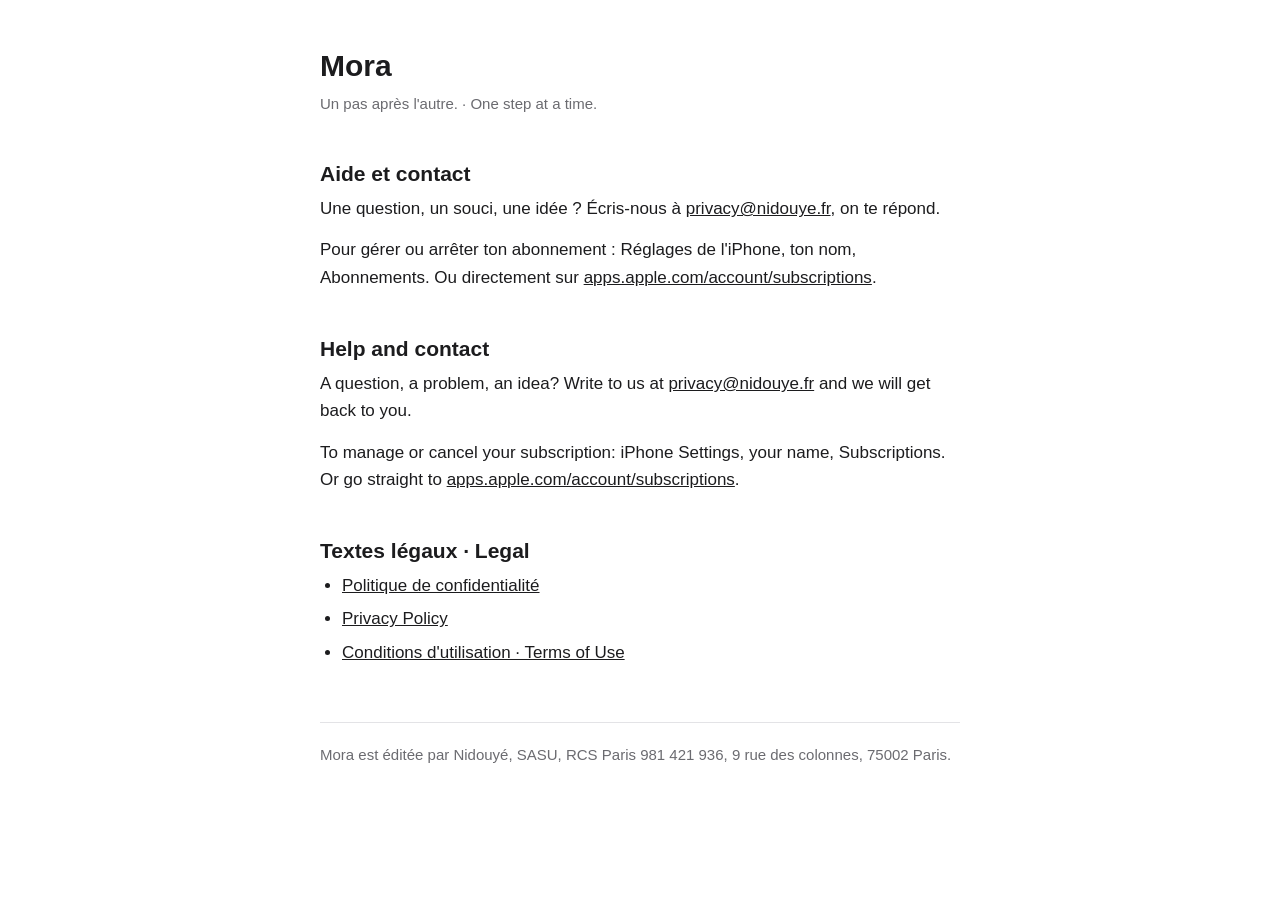
==== index.html @ 172ad580 "Pages publiques de Mora : aide, politique de confidentialité, privacy policy" ====
<!doctype html>
<html lang="fr">
<head>
<meta charset="utf-8">
<meta name="viewport" content="width=device-width, initial-scale=1">
<title>Mora : compteur de pas</title>
<meta name="description" content="Mora, l'app de marche qui ne presse personne. Aide, contact et confidentialité.">
<link rel="stylesheet" href="style.css">
</head>
<body>
<main>
<h1>Mora</h1>
<p class="date">Un pas après l'autre. · One step at a time.</p>

<h2>Aide et contact</h2>
<p>Une question, un souci, une idée ? Écris-nous à <a href="mailto:privacy@nidouye.fr">privacy@nidouye.fr</a>, on te répond.</p>
<p>Pour gérer ou arrêter ton abonnement : Réglages de l'iPhone, ton nom, Abonnements. Ou directement sur <a href="https://apps.apple.com/account/subscriptions">apps.apple.com/account/subscriptions</a>.</p>

<h2>Help and contact</h2>
<p>A question, a problem, an idea? Write to us at <a href="mailto:privacy@nidouye.fr">privacy@nidouye.fr</a> and we will get back to you.</p>
<p>To manage or cancel your subscription: iPhone Settings, your name, Subscriptions. Or go straight to <a href="https://apps.apple.com/account/subscriptions">apps.apple.com/account/subscriptions</a>.</p>

<h2>Textes légaux · Legal</h2>
<ul>
  <li><a href="confidentialite/">Politique de confidentialité</a></li>
  <li><a href="privacy/">Privacy Policy</a></li>
  <li><a href="https://www.apple.com/legal/internet-services/itunes/dev/stdeula/">Conditions d'utilisation · Terms of Use</a></li>
</ul>

<p class="pied">Mora est éditée par Nidouyé, SASU, RCS Paris 981 421 936, 9 rue des colonnes, 75002 Paris.</p>
</main>
</body>
</html>
---- style.css ----
/* Pages publiques de Mora. Feuille neutre, polices du système : aucune valeur de la
   charte ne vit ici, DESIGN.md reste la seule source du design de l'app. */
:root { color-scheme: light dark; --fond: #ffffff; --texte: #1c1c1e; --discret: #6b6b70; --trait: #e3e3e6; }
@media (prefers-color-scheme: dark) {
  :root { --fond: #121214; --texte: #f2f2f4; --discret: #a0a0a6; --trait: #2c2c30; }
}
* { box-sizing: border-box; }
body { margin: 0; background: var(--fond); color: var(--texte);
  font: 17px/1.6 -apple-system, BlinkMacSystemFont, "Segoe UI", Roboto, sans-serif; }
main { max-width: 680px; margin: 0 auto; padding: 48px 20px 80px; }
h1 { font-size: 30px; line-height: 1.2; margin: 0 0 8px; }
h2 { font-size: 21px; line-height: 1.3; margin: 44px 0 8px; }
h3 { font-size: 17px; margin: 24px 0 4px; }
p, ul { margin: 0 0 14px; }
ul { padding-left: 22px; }
li { margin-bottom: 6px; }
a { color: inherit; }
.date, .pied { color: var(--discret); font-size: 15px; }
.pied { margin-top: 56px; padding-top: 20px; border-top: 1px solid var(--trait); }
nav { font-size: 15px; margin-bottom: 36px; color: var(--discret); }
address { font-style: normal; }
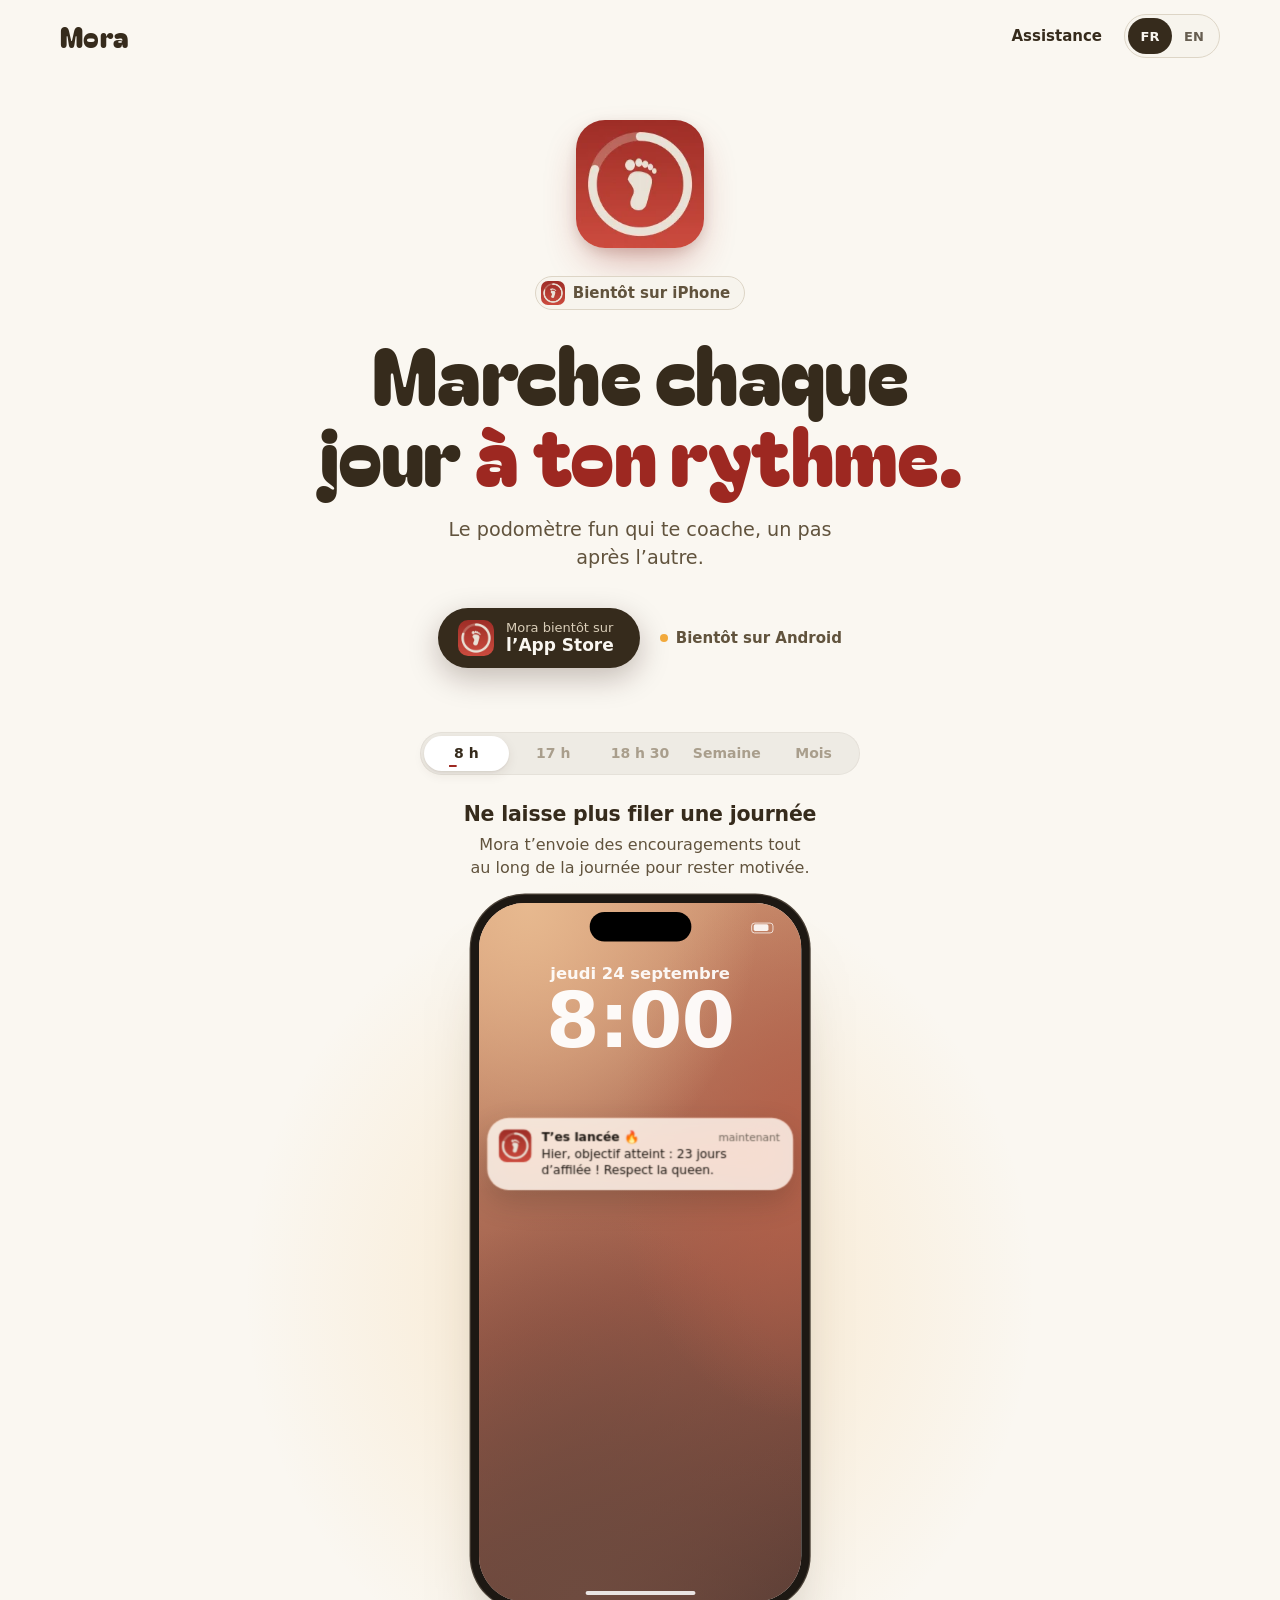
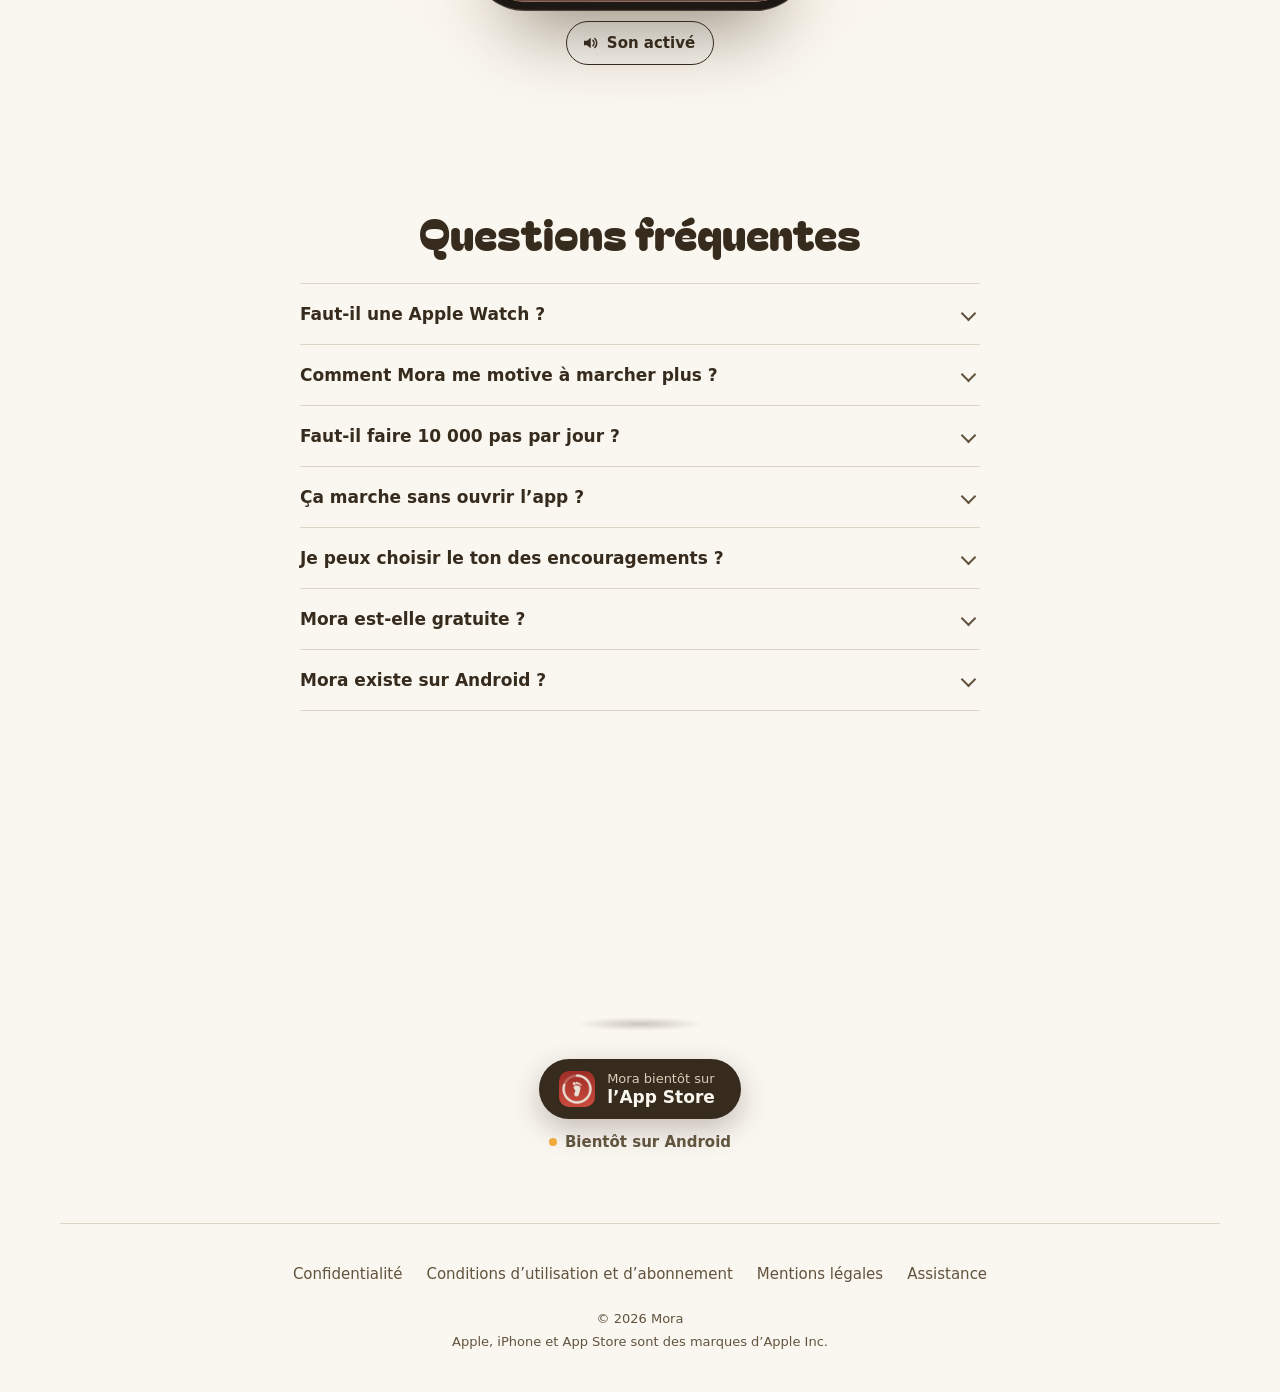
==== commit eb558453: "Le site de Mora à l'image de la maquette, textes légaux en vous Source : PriscaGit dépôt Mora, branc" ====
--- a/index.html
+++ b/index.html
@@ -1,33 +1,12 @@
-<!doctype html>
-<html lang="fr">
-<head>
-<meta charset="utf-8">
-<meta name="viewport" content="width=device-width, initial-scale=1">
-<title>Mora : compteur de pas</title>
-<meta name="description" content="Mora, l'app de marche qui ne presse personne. Aide, contact et confidentialité.">
-<link rel="stylesheet" href="style.css">
-</head>
-<body>
-<main>
-<h1>Mora</h1>
-<p class="date">Un pas après l'autre. · One step at a time.</p>
-
-<h2>Aide et contact</h2>
-<p>Une question, un souci, une idée ? Écris-nous à <a href="mailto:privacy@nidouye.fr">privacy@nidouye.fr</a>, on te répond.</p>
-<p>Pour gérer ou arrêter ton abonnement : Réglages de l'iPhone, ton nom, Abonnements. Ou directement sur <a href="https://apps.apple.com/account/subscriptions">apps.apple.com/account/subscriptions</a>.</p>
-
-<h2>Help and contact</h2>
-<p>A question, a problem, an idea? Write to us at <a href="mailto:privacy@nidouye.fr">privacy@nidouye.fr</a> and we will get back to you.</p>
-<p>To manage or cancel your subscription: iPhone Settings, your name, Subscriptions. Or go straight to <a href="https://apps.apple.com/account/subscriptions">apps.apple.com/account/subscriptions</a>.</p>
-
-<h2>Textes légaux · Legal</h2>
-<ul>
-  <li><a href="confidentialite/">Politique de confidentialité</a></li>
-  <li><a href="privacy/">Privacy Policy</a></li>
-  <li><a href="https://www.apple.com/legal/internet-services/itunes/dev/stdeula/">Conditions d'utilisation · Terms of Use</a></li>
-</ul>
-
-<p class="pied">Mora est éditée par Nidouyé, SASU, RCS Paris 981 421 936, 9 rue des colonnes, 75002 Paris.</p>
-</main>
-</body>
-</html>
+<!doctype html><html lang="fr"><head><meta charset="utf-8"><meta name="viewport" content="width=device-width,initial-scale=1"><title>Mora · Podomètre fun et coach de marche sur iPhone</title><meta name="description" content="Mora, le podomètre gamifié pour iPhone : objectif de pas sur mesure, séries, coach fun et widgets pour marcher plus chaque jour. 7 jours gratuits."><link rel="canonical" href="https://moramora.app/"><link rel="alternate" hreflang="fr" href="https://moramora.app/"><link rel="alternate" hreflang="en" href="https://moramora.app/en/"><link rel="alternate" hreflang="x-default" href="https://moramora.app/"><meta name="theme-color" content="#9D2821"><meta property="og:type" content="website"><meta property="og:url" content="https://moramora.app/"><meta property="og:site_name" content="Mora"><meta property="og:title" content="Mora · Le podomètre fun qui te coache"><meta property="og:description" content="Mora, le podomètre gamifié pour iPhone : objectif de pas sur mesure, séries, coach fun et widgets pour marcher plus chaque jour. 7 jours gratuits."><meta property="og:image" content="https://moramora.app/og-image.png"><meta property="og:image:width" content="1200"><meta property="og:image:height" content="630"><meta property="og:locale" content="fr_FR"><meta property="og:locale:alternate" content="en_US"><meta name="twitter:card" content="summary_large_image"><link rel="icon" href="assets/icone-apercu.png"><link rel="apple-touch-icon" href="assets/icone-apercu.png"><script type="application/ld+json">{"@context":"https://schema.org","@graph":[{"@type":"MobileApplication","name":"Mora","alternateName":"Mora podomètre","url":"https://moramora.app/","image":"https://moramora.app/og-image.png","operatingSystem":"iOS","applicationCategory":"HealthApplication","applicationSubCategory":"Podomètre","description":"Mora, le podomètre gamifié pour iPhone : objectif de pas sur mesure, séries, coach fun et widgets pour marcher plus chaque jour. 7 jours gratuits.","featureList":["Podomètre iPhone sans Apple Watch","Objectif de pas quotidien personnalisé","Séries de jours d’affilée","Coach aux tons au choix : Coach sportif, Queen, Scientifique","Widgets écran d’accueil et écran verrouillé","Calendrier des objectifs atteints"],"inLanguage":["fr","en"],"offers":[{"@type":"Offer","name":"Annuel","price":"39.99","priceCurrency":"EUR"},{"@type":"Offer","name":"Mensuel","price":"7.99","priceCurrency":"EUR"}]},{"@type":"WebSite","name":"Mora","url":"https://moramora.app/","inLanguage":"fr"},{"@type":"FAQPage","mainEntity":[{"@type":"Question","name":"Faut-il une Apple Watch ?","acceptedAnswer":{"@type":"Answer","text":"Non. Mora compte tes pas avec ton iPhone, grâce à Santé et Mouvement et forme. Tu n’as rien d’autre à porter."}},{"@type":"Question","name":"Comment Mora me motive à marcher plus ?","acceptedAnswer":{"@type":"Answer","text":"Mora transforme ta marche en jeu : un objectif de pas fait pour toi, une série de jours d’affilée à faire grandir, une fête à chaque objectif atteint et un coach qui t’encourage avec le ton que tu choisis."}},{"@type":"Question","name":"Faut-il faire 10 000 pas par jour ?","acceptedAnswer":{"@type":"Answer","text":"Pas forcément. 10 000, c’est un repère, pas une règle. Mora part de ta moyenne actuelle pour te proposer un objectif réaliste, que tu peux changer quand tu veux dans ton profil."}},{"@type":"Question","name":"Ça marche sans ouvrir l’app ?","acceptedAnswer":{"@type":"Answer","text":"Oui. Les widgets d’écran d’accueil et d’écran verrouillé montrent tes pas et ta série, et Mora t’envoie des encouragements au fil de la journée."}},{"@type":"Question","name":"Je peux choisir le ton des encouragements ?","acceptedAnswer":{"@type":"Answer","text":"Oui. Choisis comment Mora te parle : Coach sportif, Queen (ou Boss) ou Scientifique. Dans ton profil, tu règles aussi quels messages tu reçois (le mot du matin, la moitié, le rappel du soir…) et à quelle heure."}},{"@type":"Question","name":"Mora est-elle gratuite ?","acceptedAnswer":{"@type":"Answer","text":"7 jours gratuits, puis 39,99 € par an (soit 3,33 € par mois) ou 7,99 € par mois, sans engagement. Annulable à tout moment."}},{"@type":"Question","name":"Mora existe sur Android ?","acceptedAnswer":{"@type":"Answer","text":"Pas encore. Mora arrive d’abord sur iPhone, Android suivra."}}]}]}</script><script>(()=>{const d=document.documentElement;d.className='l-fr';d.lang='fr';try{localStorage.setItem('mora-site-langue','fr')}catch(e){}d.dataset.etat=new URLSearchParams(location.search).get('etat')==='dispo'?'dispo':'bientot'})()</script><link rel="preload" href="assets/bagel.ttf" as="font" type="font/ttf" crossorigin><link rel="stylesheet" href="site.css"><link rel="stylesheet" href="assets/vitrine.css"><link rel="stylesheet" href="landing.css"></head><body><svg width="0" height="0" style="position:absolute" aria-hidden="true"><defs><symbol id="empreinte" viewBox="0 0 100 140"><path d="M24 58C27 45 35 38 49 38C67 38 83 46 85 58C87 70 82 77 80 87C77 100 75 107 73 115C70 129 62 137 50 136C38 135 29 128 31 114C33 101 39 99 39 88C39 76 29 70 24 58Z"></path><ellipse cx="30" cy="22" rx="12.5" ry="14"></ellipse><ellipse cx="52" cy="16" rx="9" ry="10.5"></ellipse><ellipse cx="68" cy="20" rx="7.8" ry="9.2"></ellipse><ellipse cx="81" cy="27" rx="6.8" ry="8.2"></ellipse><ellipse cx="91" cy="37" rx="5.8" ry="7.2"></ellipse></symbol></defs></svg>
+<header class="entete clair sur-ouv"><div class="cadre nav"><a class="logo" href="index.html">Mora</a><div class="nav-d"><a class="nav-lien" href="assistance.html"><span lang="fr">Assistance</span></a><div class="langue" role="group" aria-label="Langue"><a data-l="fr" href="index.html" hreflang="fr" aria-current="page">FR</a><a data-l="en" href="en/index.html" hreflang="en">EN</a></div></div></div></header>
+<section class="demo" data-screen-label="01 Démo"><div class="cadre demo-g" id="demo">
+<div class="demo-top"><img class="icone-app" src="assets/icone-apercu.webp" alt="Icône de l’app Mora"><span class="badge"><img src="assets/icone-apercu.webp" alt=""><span class="si-bientot"><span lang="fr">Bientôt sur iPhone</span></span><span class="si-dispo"><span lang="fr">Disponible sur iPhone</span></span></span><h1><span lang="fr">Marche chaque jour <em>à ton rythme.</em></span></h1><p class="demo-chapo"><span lang="fr">Le podomètre fun qui te coache, un pas après l’autre.</span></p></div>
+<div class="demo-cta"><span class="store fonce" role="img" aria-label="App Store"><img class="ico" src="assets/icone-apercu.webp" alt=""><span class="si-bientot"><small><span lang="fr">Mora bientôt sur</span></small><span><span lang="fr">l’App Store</span></span></span><span class="si-dispo"><small><span lang="fr">Télécharger Mora sur</span></small><span><span lang="fr">l’App Store</span></span></span></span><span class="android"><i></i><span lang="fr">Bientôt sur Android</span></span></div>
+<div class="demo-vis"><ol class="jr" id="jr"><li class="on"><button type="button" data-i="0"><span lang="fr">8 h</span></button></li><li><button type="button" data-i="1"><span lang="fr">17 h</span></button></li><li><button type="button" data-i="2"><span lang="fr">18 h 30</span></button></li><li><button type="button" data-i="3"><span lang="fr">Semaine</span></button></li><li><button type="button" data-i="4"><span lang="fr">Mois</span></button></li></ol><div class="caps" aria-live="polite"><div class="cap on" data-cap="0"><h2 class="cap-t"><span lang="fr">Ne laisse plus filer une journée</span></h2><p class="cap-x"><span lang="fr">Mora t’envoie des encouragements tout au long de la journée pour rester motivée.</span></p></div><div class="cap" data-cap="1"><h2 class="cap-t"><span lang="fr">Garde ton objectif sous tes yeux</span></h2><p class="cap-x"><span lang="fr">Sans ouvrir l’app, regarde où tu en es grâce aux widgets.</span></p></div><div class="cap" data-cap="2"><h2 class="cap-t"><span lang="fr">Célèbre chaque jour ton objectif atteint</span></h2><p class="cap-x"><span lang="fr">Un pas après l’autre. Un jour après l’autre.</span></p></div><div class="cap" data-cap="3"><h2 class="cap-t"><span lang="fr">Vois ta régularité grandir</span></h2><p class="cap-x"><span lang="fr">Chaque jour validé s’ajoute à ta série de la semaine.</span></p></div><div class="cap" data-cap="4"><h2 class="cap-t"><span lang="fr">Ton mois, jour après jour</span></h2><p class="cap-x"><span lang="fr">Retrouve tous tes objectifs atteints dans le calendrier.</span></p></div></div>
+<div aria-hidden="true"><div class="ph vt"><div class="ph-in" id="ph"><div class="ile"></div><div class="sc h-lock on" data-sc="0"><div class="sb"><span></span><i></i></div><p class="h-date"><span lang="fr">jeudi 24 septembre</span></p><p class="h-hr">8:00</p><div class="nt h-nt" id="nt0"><img src="assets/icone-apercu.webp" alt=""><div><p class="nt-h"><b><span lang="fr">T’es lancée 🔥</span></b><span><span lang="fr">maintenant</span></span></p><p class="x"><span lang="fr">Hier, objectif atteint&nbsp;: 23&nbsp;jours d’affilée&nbsp;! Respect la queen.</span></p></div></div><i class="hb"></i></div><div class="sc sc-home" data-sc="1"><div class="sb"><span>17:00</span><i></i></div><div class="wg-slot"><img class="wg-i on" src="assets/vitrine/widget-semaine-k4.webp" alt=""><span class="wg-serie">23</span></div><div class="apps"><i class="mora"></i><i></i><i></i><i></i></div><div class="dock"><i></i><i></i><i></i><i></i></div><i class="hb"></i></div><div class="sc h-app" data-sc="2"><div class="sb"><span>18:30</span><i></i></div><div class="cel-bulle" id="cel-bulle"><p><span lang="fr"><b>Bravo&nbsp;! T’as dead ça 👌</b> Tu as marché tes <b>7 000 pas</b> aujourd’hui. Félicitations la queen&nbsp;!</span></p></div><div class="cel" id="cel"><img class="cel-img" id="cel-img" src="assets/accueil-g2.webp" alt=""><div class="cel-rond" id="cel-rond"><svg width="189.75" height="189.75" viewBox="0 0 189.75 189.75"><circle cx="94.875" cy="94.875" r="88" fill="none" stroke="var(--line)" stroke-width="14"></circle><circle id="cel-an" cx="94.875" cy="94.875" r="88" fill="none" stroke="var(--accent)" stroke-width="14" stroke-linecap="round" stroke-dasharray="537.1 552.9" transform="rotate(-90 94.875 94.875)"></circle></svg><div class="cel-txt"><span class="cel-a"><span lang="fr">Aujourd’hui</span></span><span class="cel-n" id="cel-n">6 800</span><span class="cel-s"><span lang="fr">sur 7 000 pas</span></span></div></div><div class="cel-bras" id="cel-bras"></div></div><p class="h-serie" id="h-serie"><svg viewBox="0 0 24 24" width="14" height="14"><path d="M12 2c1 4 6 6 6 12a6 6 0 0 1-12 0c0-3 2-5 3-7 1 2 2 3 3 3 0-3-1-5 0-8z"></path></svg><b><span id="h-jours">23</span> <span lang="fr">jours</span></b></p><div class="h-conf" id="h-conf"></div><i class="hb"></i></div><div class="sc h-cal" data-sc="3"><iframe class="cal-f" data-n="1" scrolling="no" tabindex="-1" title=""></iframe></div><div class="sc h-cal" data-sc="4"><iframe class="cal-f" data-n="0" scrolling="no" tabindex="-1" title=""></iframe></div></div></div></div><button type="button" class="son-demo on" id="son-demo" aria-pressed="true"><svg viewBox="0 0 24 24" width="18" height="18" aria-hidden="true"><path d="M4 9h4l5-4v14l-5-4H4z" fill="currentColor"></path><path class="onde" d="M16 8.5a5 5 0 0 1 0 7M18.5 6a8.5 8.5 0 0 1 0 12" fill="none" stroke="currentColor" stroke-width="2" stroke-linecap="round"></path></svg><span class="s-off"><span lang="fr">Son coupé</span></span><span class="s-on"><span lang="fr">Son activé</span></span></button></div>
+</div></section>
+<section class="faq-site" data-screen-label="03 Questions"><div class="cadre faq-c"><h2 class="faq-titre"><span lang="fr">Questions fréquentes</span></h2><div class="faq-l"><details><summary><span lang="fr">Faut-il une Apple Watch ?</span></summary><p><span lang="fr">Non. Mora compte tes pas avec ton iPhone, grâce à Santé et Mouvement et forme. Tu n’as rien d’autre à porter.</span></p></details><details><summary><span lang="fr">Comment Mora me motive à marcher plus ?</span></summary><p><span lang="fr">Mora transforme ta marche en jeu : un objectif de pas fait pour toi, une série de jours d’affilée à faire grandir, une fête à chaque objectif atteint et un coach qui t’encourage avec le ton que tu choisis.</span></p></details><details><summary><span lang="fr">Faut-il faire 10 000 pas par jour ?</span></summary><p><span lang="fr">Pas forcément. 10 000, c’est un repère, pas une règle. Mora part de ta moyenne actuelle pour te proposer un objectif réaliste, que tu peux changer quand tu veux dans ton profil.</span></p></details><details><summary><span lang="fr">Ça marche sans ouvrir l’app ?</span></summary><p><span lang="fr">Oui. Les widgets d’écran d’accueil et d’écran verrouillé montrent tes pas et ta série, et Mora t’envoie des encouragements au fil de la journée.</span></p></details><details><summary><span lang="fr">Je peux choisir le ton des encouragements ?</span></summary><p><span lang="fr">Oui. Choisis comment Mora te parle : Coach sportif, Queen (ou Boss) ou Scientifique. Dans ton profil, tu règles aussi quels messages tu reçois (le mot du matin, la moitié, le rappel du soir…) et à quelle heure.</span></p></details><details><summary><span lang="fr">Mora est-elle gratuite ?</span></summary><p><span lang="fr">7 jours gratuits, puis 39,99 € par an (soit 3,33 € par mois) ou 7,99 € par mois, sans engagement. Annulable à tout moment.</span></p></details><details><summary><span lang="fr">Mora existe sur Android ?</span></summary><p><span lang="fr">Pas encore. Mora arrive d’abord sur iPhone, Android suivra.</span></p></details></div></div></section>
+<section class="fin" data-screen-label="04 Télécharger"><div class="cadre fin-c"><div class="maki-fin" role="img" aria-label="Maki marche"><img src="assets/marche-1.webp" alt=""><img src="assets/marche-2.webp" alt=""><img src="assets/marche-3.webp" alt=""><img src="assets/marche-4.webp" alt=""></div><span class="ombre-site"></span><div class="cta"><span class="store fonce" role="img" aria-label="App Store"><img class="ico" src="assets/icone-apercu.webp" alt=""><span class="si-bientot"><small><span lang="fr">Mora bientôt sur</span></small><span><span lang="fr">l’App Store</span></span></span><span class="si-dispo"><small><span lang="fr">Télécharger Mora sur</span></small><span><span lang="fr">l’App Store</span></span></span></span><span class="android"><i></i><span lang="fr">Bientôt sur Android</span></span></div></div></section>
+<footer class="pied"><div class="cadre"><div><a class="logo" href="index.html">Mora</a><p><span lang="fr">Marche plus, sans te forcer.</span></p></div><nav aria-label="Documents"><a href="confidentialite.html"><span lang="fr">Confidentialité</span></a><a href="conditions.html"><span lang="fr">Conditions d’utilisation et d’abonnement</span></a><a href="mentions-legales.html"><span lang="fr">Mentions légales</span></a><a href="assistance.html"><span lang="fr">Assistance</span></a></nav><div class="bas-pied"><span>© 2026 Mora</span><span><span lang="fr">Apple, iPhone et App Store sont des marques d’Apple Inc.</span></span></div></div></footer>
+<script src="landing.js"></script></body></html>
--- a/site.css
+++ b/site.css
@@ -0,0 +1,316 @@
+@font-face{font-family:"Bagel";src:url("assets/bagel.ttf") format("truetype");font-display:swap}
+:root{--bg:#EAE3D7;--surface:#F7F4ED;--creme:#FAF7F1;--text:#362B1C;--text2:#61533D;--line:#DDD5C6;--accent:#9D2821;--terre-f:#7E1F1A;--joie:#F2A93B;--election:#005F53;--sf:-apple-system,BlinkMacSystemFont,"Segoe UI",system-ui,sans-serif; /* @kind font */
+--sf-rond:ui-rounded,-apple-system,system-ui,sans-serif; /* @kind font */
+--ombre:0 3px 24px rgba(54,43,28,.08);--l:min(1160px,100% - 48px); /* @kind spacing */
+}
+*{box-sizing:border-box;margin:0;padding:0}
+html{scroll-behavior:smooth}
+body{font:17px/1.5 var(--sf);color:var(--text);background:var(--creme);-webkit-font-smoothing:antialiased}
+.l-fr [lang=en]:not(html),.l-en [lang=fr]:not(html){display:none!important}
+a{color:var(--accent);text-decoration:none}a:hover{color:var(--text)}
+img{display:block;max-width:100%}
+.cadre{width:var(--l);margin:0 auto}
+.logo{font:30px/1 "Bagel",var(--sf-rond);color:inherit;letter-spacing:.01em}
+.logo:hover{color:inherit;opacity:.85}
+.nav{display:flex;align-items:center;justify-content:space-between;gap:16px;height:84px}
+.nav-d{display:flex;align-items:center;gap:8px}
+.nav-lien{min-height:44px;padding:0 14px;display:flex;align-items:center;font:600 15px var(--sf-rond);color:inherit;border-radius:22px}
+.nav-lien:hover{color:inherit;background:rgba(255,255,255,.14)}
+.langue{display:flex;padding:3px;border-radius:999px;background:rgba(255,255,255,.14);border:1px solid rgba(255,255,255,.28)}
+.langue button,.langue a{min-width:44px;height:36px;border:0;border-radius:999px;background:transparent;color:inherit;font:600 13px var(--sf-rond);cursor:pointer;opacity:.75}
+.langue button.on,.langue a.on{background:var(--creme);color:var(--text);opacity:1}
+.clair .langue{background:var(--surface);border-color:var(--line)}
+.clair .langue button.on,.langue a.on{background:var(--text);color:var(--creme)}
+.clair .nav-lien:hover{background:var(--surface)}
+.terre{background:radial-gradient(90% 70% at 70% 0%,#B8402F 0%,transparent 70%),linear-gradient(180deg,#9D2821 0%,#7E1F1A 100%);color:#FAF4EA}
+.store{display:inline-flex;align-items:center;gap:12px;min-height:60px;padding:8px 26px 8px 20px;border-radius:999px;background:#FAF4EA;color:var(--text);font:600 17px var(--sf-rond);box-shadow:0 10px 30px rgba(40,10,5,.25);border:0;cursor:pointer;transition:transform .2s}
+.store:hover{color:var(--text);transform:translateY(-2px)}
+.store .ico{width:36px;height:36px;border-radius:10px;overflow:hidden;flex:none}
+.store small{display:block;font:500 12px var(--sf);color:var(--text2);line-height:1.1}
+.store span span{display:block;line-height:1.2;white-space:nowrap}.store>span{text-align:left}
+.store.fonce{background:var(--text);color:var(--creme)}.store.fonce small{color:#D9CDB8}.store.fonce:hover{color:var(--creme)}
+[data-etat=bientot] .store{cursor:default}[data-etat=bientot] .store:hover{transform:none}
+[data-etat=bientot] .si-dispo,[data-etat=dispo] .si-bientot{display:none!important}
+.android{font:600 14px var(--sf-rond);opacity:.82;display:flex;align-items:center;gap:8px}
+.android i{width:8px;height:8px;border-radius:50%;background:var(--joie)}
+/* téléphone */
+.tel{position:relative;flex:none}.tel{width:306.5px;height:664.6px}.tel>div{transform:scale(0.78)}
+.tel>div{position:absolute;left:0;top:0;width:393px;height:852px;transform-origin:0 0;border-radius:58px;box-shadow:0 0 0 11px #1d1813,0 0 0 12.5px #4a4036,0 40px 90px rgba(40,10,5,.35)}
+.tel .vitre{position:absolute;inset:0;border-radius:48px;overflow:hidden;background:#FAF7F1}
+.tel iframe{position:absolute;left:0;top:-8px;width:393px;height:868px;border:0;pointer-events:none}
+.tel .ile{position:absolute;top:11px;left:50%;width:124px;height:36px;margin-left:-62px;border-radius:20px;background:#000;z-index:3}
+/* pied */
+.pied{background:var(--creme);padding:0 0 40px;color:var(--text2)}
+.pied .cadre{display:flex;flex-direction:column;align-items:center;gap:14px;padding-top:28px;border-top:1px solid var(--line);text-align:center}
+.pied .cadre>div:first-child{display:none}
+.pied nav{display:flex;flex-wrap:wrap;justify-content:center;gap:0 24px}
+.pied nav a{min-height:44px;display:flex;align-items:center;font:500 14px var(--sf);color:var(--text2)}
+.pied nav a:hover,.pied nav a.ici{color:var(--accent)}
+.pied .bas-pied{display:flex;flex-direction:column;align-items:center;gap:4px;font:13px var(--sf);color:var(--text2)}
+@media (max-width:760px){.nav-lien.opt{display:none}}
+/* landing */
+.ouverture-site{background:radial-gradient(120% 60% at 50% 0%,rgba(242,169,59,.24),transparent 75%),linear-gradient(180deg,#EFE4D2 0%,#F7F2E9 45%,#FAF7F1 100%);color:var(--text)}
+.hero{overflow:hidden;position:relative}
+.hero-t{display:flex;flex-direction:column;align-items:center;text-align:center;gap:14px;padding:24px 0 112px}
+.seuil-maki{position:relative;width:189.75px;height:299.6px;zoom:1.3;margin-bottom:16px}
+.hero h1{font:clamp(44px,6vw,80px)/1.04 "Bagel",var(--sf-rond);max-width:14ch;text-wrap:balance}
+.hero .chapo{font:clamp(18px,1.6vw,21px)/1.4 var(--sf);color:var(--text2);width:max-content;max-width:100%}
+.cta{display:flex;flex-direction:column;align-items:center;gap:14px;margin-top:22px}
+.android{color:var(--text2);opacity:1}
+.benef{padding:64px 0 64px;background:var(--creme)}
+.benef-intro{text-align:center;max-width:680px;margin:0 auto 56px;display:flex;flex-direction:column;gap:14px;align-items:center}
+.etiq{font:600 14px var(--sf-rond);letter-spacing:.02em;color:var(--accent)}
+.titre{font:clamp(38px,4.8vw,60px)/1 "Bagel",var(--sf-rond);text-wrap:balance}
+.benef .titre em{color:var(--accent)}
+.sous{font:600 19px/1.4 var(--sf-rond);color:var(--text2);text-wrap:balance}
+.bento{display:grid;grid-template-columns:repeat(6,minmax(0,1fr));gap:20px}
+.tuile{position:relative;grid-column:span 3;background:var(--surface);border-radius:36px;padding:36px 36px 0;display:flex;flex-direction:column;gap:10px;overflow:hidden;box-shadow:var(--ombre);min-height:440px}
+.tuile.l4{grid-column:span 4}.tuile.l2{grid-column:span 2}
+.tuile h3{font:clamp(26px,2.6vw,34px)/1.04 "Bagel",var(--sf-rond);text-wrap:balance;max-width:16ch}
+.tuile p{font:16px/1.5 var(--sf);color:var(--text2);max-width:40ch;text-wrap:pretty}
+.tuile .img{margin-top:auto;display:flex;justify-content:center;align-items:flex-end;padding-top:24px}
+.tuile .img img{height:auto}
+.t-cal .img img{width:min(560px,100%);mix-blend-mode:multiply}
+.t-fete{background:linear-gradient(180deg,#FBE9C9,#F6DDB2)}
+.t-fete .img img{width:min(300px,100%);margin-bottom:-6px}
+.t-verr .img{padding-bottom:36px}.t-verr .img img{width:min(380px,100%);border-radius:28px;box-shadow:0 20px 44px rgba(54,43,28,.2)}
+.t-acc .img{padding-bottom:36px}.t-acc .img img{width:min(440px,100%);border-radius:28px;box-shadow:0 20px 44px rgba(54,43,28,.16)}
+.t-ton{grid-column:span 6;min-height:0;padding:40px 44px;display:grid;grid-template-columns:minmax(0,1fr) auto;gap:32px;align-items:center}
+.tons{display:flex;gap:18px}
+.tons figure{display:flex;flex-direction:column;align-items:center;gap:10px;font:600 14px var(--sf-rond);color:var(--text)}
+.tons img{width:104px;height:104px;border-radius:50%;background:var(--creme);box-shadow:var(--ombre)}
+.fin{padding:48px 0 112px}
+.fin-c{display:flex;flex-direction:column;align-items:center;text-align:center}
+.bulle-app{position:relative;max-width:440px;padding:14px 22px;border-radius:24px;background:var(--surface);box-shadow:var(--ombre)}
+.bulle-app::after{content:"";position:absolute;left:50%;bottom:-8px;width:18px;height:18px;margin-left:-9px;background:var(--surface);transform:rotate(45deg);border-radius:0 0 5px 0}
+.bulle-app p{font:600 19px/1.4 var(--sf-rond);text-wrap:balance}
+.bulle-app b{color:var(--accent);font-weight:600}
+.maki-fin{position:relative;height:240px;aspect-ratio:489/480;margin-top:22px;transform:translateX(-21%);animation:maki-pas .9s ease-in-out infinite alternate}.maki-fin img{position:absolute;inset:0;width:100%;height:100%;object-fit:contain;opacity:0;animation:maki-img 1.8s steps(1) infinite}.maki-fin img:nth-child(2){animation-delay:-1.35s}.maki-fin img:nth-child(3){animation-delay:-.9s}.maki-fin img:nth-child(4){animation-delay:-.45s}@keyframes maki-img{0%{opacity:1}25%,100%{opacity:0}}@keyframes maki-pas{from{translate:0 0}to{translate:0 -4px}}@media (prefers-reduced-motion:reduce){.maki-fin,.maki-fin img{animation:none}.maki-fin img:first-child{opacity:1}}
+.ombre-site{width:128px;height:14px;margin-top:-12px;border-radius:50%;background:radial-gradient(closest-side,rgba(54,43,28,.24),rgba(54,43,28,.09) 60%,rgba(54,43,28,0))}
+.fin-c .cta{margin-top:28px}
+@media (max-width:900px){.bento{grid-template-columns:1fr}.tuile,.tuile.l4,.tuile.l2,.t-ton{grid-column:auto}.tuile{min-height:0;padding:28px 24px 0}.t-ton{grid-template-columns:1fr;padding:32px 24px}.tons{justify-content:space-between}.tons img{width:84px;height:84px}.benef{padding-top:80px}}
+@media (max-width:640px){.seuil-maki{zoom:1.1}.hero-t{padding-bottom:72px}}
+/* pages légales */
+.entete{position:sticky;top:0;z-index:5;background:rgba(250,247,241,.82);backdrop-filter:blur(20px) saturate(160%);-webkit-backdrop-filter:blur(20px) saturate(160%);border-bottom:1px solid rgba(205,198,183,.5)}
+.doc-haut{background:radial-gradient(80% 120% at 50% 0%,rgba(242,169,59,.22),transparent 70%),linear-gradient(180deg,#EFE4D2,#FAF7F1);padding:72px 0 56px}
+.doc-haut .cadre{display:flex;flex-direction:column;gap:14px;max-width:880px}
+.doc-haut h1{font:clamp(40px,5.4vw,64px)/1 "Bagel",var(--sf-rond);text-wrap:balance}
+.maj{font:600 14px var(--sf-rond);color:var(--text2)}
+.doc{display:grid;grid-template-columns:240px minmax(0,1fr);gap:72px;padding:48px 0 96px;align-items:start}
+.sommaire{position:sticky;top:116px;display:flex;flex-direction:column;gap:2px}
+.sommaire b{font:600 13px var(--sf-rond);color:var(--text2);margin-bottom:8px;letter-spacing:.02em}
+.sommaire a{display:block;padding:7px 12px;border-radius:12px;font:600 14px/1.3 var(--sf-rond);color:var(--text2)}
+.sommaire a:hover{background:var(--surface);color:var(--text)}
+.sommaire a.on{background:var(--surface);color:var(--accent);box-shadow:var(--ombre)}
+.texte{max-width:700px}
+.enbref{background:var(--surface);border-radius:28px;padding:28px 32px;box-shadow:var(--ombre);margin-bottom:56px;display:flex;flex-direction:column;gap:14px}
+.enbref h2{font:600 15px var(--sf-rond);color:var(--accent)}
+.enbref ul{list-style:none;display:flex;flex-direction:column;gap:12px}
+.enbref li{display:flex;gap:14px;font:600 17px/1.4 var(--sf-rond)}
+.enbref li::before{content:"";flex:none;width:8px;height:8px;margin-top:9px;border-radius:50%;background:var(--joie)}
+.texte section{padding-top:8px;margin-bottom:44px;scroll-margin-top:110px}
+.texte h2{font:26px/1.15 "Bagel",var(--sf-rond);margin-bottom:14px;display:flex;gap:14px;align-items:baseline}
+.texte h2 .n{font:600 15px var(--sf-rond);color:var(--accent);min-width:24px}
+.texte p{color:var(--text2);margin-bottom:14px;text-wrap:pretty}
+.texte ul.puces{margin:0 0 14px 20px;color:var(--text2)}
+.texte ul.puces li{margin-bottom:6px}
+.aremplir{display:inline-block;padding:2px 10px;border-radius:999px;background:#F6E2C0;color:#6B4A12;font:600 12px var(--sf-rond);margin-bottom:10px}
+dl.fiche{display:grid;grid-template-columns:minmax(140px,220px) minmax(0,1fr);background:var(--surface);border-radius:24px;box-shadow:var(--ombre);overflow:hidden}
+dl.fiche dt,dl.fiche dd{padding:16px 22px;border-top:1px solid var(--line)}
+dl.fiche dt:first-of-type,dl.fiche dt:first-of-type+dd{border-top:0}
+dl.fiche dt{font:600 15px var(--sf-rond)}
+dl.fiche dd{color:var(--text2)}
+.voir{display:inline-flex;align-items:center;gap:8px;font:600 15px var(--sf-rond)}
+@media (max-width:900px){.doc{grid-template-columns:1fr;gap:24px}.sommaire{position:static;flex-direction:row;overflow-x:auto;gap:6px;padding-bottom:6px;margin:0 -24px;padding-left:24px;padding-right:24px}.sommaire b{display:none}.sommaire a{white-space:nowrap;background:var(--surface)}.doc-haut{padding:48px 0 32px}.enbref{padding:22px}dl.fiche{grid-template-columns:1fr}dl.fiche dd{border-top:0;padding-top:0}}
+/* assistance */
+.contact{display:grid;grid-template-columns:minmax(0,1fr) auto;gap:24px;align-items:center;background:var(--text);color:var(--creme);border-radius:32px;padding:32px 36px;margin-bottom:56px;overflow:hidden;position:relative}
+.contact h2{font:28px/1.1 "Bagel",var(--sf-rond)}
+.contact p{color:#D9CDB8;margin-top:8px}
+.contact .mail{display:inline-flex;margin-top:18px;min-height:52px;align-items:center;padding:0 22px;border-radius:999px;background:var(--creme);color:var(--text);font:600 16px var(--sf-rond)}
+.contact .mail:hover{color:var(--accent)}
+.contact img{height:170px;width:auto;margin:-32px -8px -32px 0}
+.faq{display:flex;flex-direction:column;gap:10px;margin-bottom:44px}
+.faq details{background:var(--surface);border-radius:22px;box-shadow:var(--ombre)}
+.faq summary{list-style:none;cursor:pointer;min-height:64px;padding:18px 60px 18px 24px;font:600 17px/1.35 var(--sf-rond);position:relative}
+.faq summary::-webkit-details-marker{display:none}
+.faq summary::after{content:"";position:absolute;right:26px;top:50%;width:10px;height:10px;margin-top:-7px;border-right:2px solid var(--text2);border-bottom:2px solid var(--text2);transform:rotate(45deg);transition:transform .2s}
+.faq details[open] summary::after{transform:rotate(225deg);margin-top:-2px}
+.faq .rep{padding:0 24px 22px;color:var(--text2)}
+.faq .rep p{margin-bottom:10px}
+.faq details.cle{outline:2px solid var(--election);outline-offset:-2px}
+.faq-t{font:600 15px var(--sf-rond);color:var(--accent);margin:8px 0 12px}
+@media (max-width:700px){.contact{grid-template-columns:1fr;padding:28px 24px}.contact img{display:none}}
+@media (prefers-reduced-motion:reduce){html{scroll-behavior:auto}*{transition:none!important}}
+
+/* landing v2 · minimaliste, maquettes App Store */
+.entete.sur-ouv{position:fixed;left:0;right:0;background:transparent;border-bottom-color:transparent;backdrop-filter:none;-webkit-backdrop-filter:none;transition:background .3s,border-color .3s}
+.entete.sur-ouv.defile{background:rgba(250,247,241,.78);border-bottom-color:rgba(205,198,183,.5);backdrop-filter:blur(20px) saturate(160%);-webkit-backdrop-filter:blur(20px) saturate(160%)}
+.sur-ouv .nav{height:72px}
+.ouv{padding-bottom:72px;background:radial-gradient(120% 60% at 50% 0%,rgba(242,169,59,.26),transparent 75%),linear-gradient(180deg,#EFE4D2 0%,#F7F2E9 55%,#FAF7F1 100%);overflow:hidden;text-align:center}
+.ouv-t{padding-top:136px;display:flex;flex-direction:column;align-items:center;gap:20px}
+.pastille{display:inline-flex;align-items:center;gap:8px;padding:5px 14px 5px 5px;border-radius:999px;background:rgba(255,255,255,.45);border:1px solid rgba(255,255,255,.8);box-shadow:var(--ombre);font:600 14px var(--sf-rond);color:var(--text2)}
+.pastille img{width:26px;height:26px;border-radius:7px}
+.ouv h1{font:clamp(48px,7.4vw,100px)/.98 "Bagel",var(--sf-rond);max-width:11ch;text-wrap:balance}
+.ouv h1 em,.galerie .titre em,.voix .titre em{font-style:normal;color:var(--accent)}
+.ouv .chapo{font:clamp(18px,1.7vw,22px)/1.4 var(--sf);color:var(--text2);max-width:34ch;text-wrap:balance}
+.ouv .cta{margin-top:8px}
+.scene{position:relative;width:min(900px,100%);height:620px;margin:56px auto 0}
+.tel.s74{width:290.8px;height:630.5px}.tel.s74>div{transform:scale(.74)}
+.tel.s60{width:235.8px;height:511.2px}.tel.s60>div{transform:scale(.6)}
+.scene .tel{position:absolute;left:50%}
+.scene .c{top:136px;margin-left:-145.4px;z-index:2}
+.scene .g{top:240px;margin-left:-372px;transform:rotate(-5deg);z-index:1}
+.scene .d{top:240px;margin-left:136px;transform:rotate(5deg);z-index:1}
+.scene .mk{position:absolute;left:50%;top:0;width:218px;height:140.4px;margin-left:-109px;z-index:1}
+.scene .mk-bras{z-index:3;background:url(assets/accoude.png) 0 0/100% 100%;-webkit-mask:url(assets/accoude-bras.png) 0 0/100% 100%;mask:url(assets/accoude-bras.png) 0 0/100% 100%}
+.galerie{padding:112px 0 72px;background:var(--creme)}
+.gal-t{display:flex;justify-content:space-between;align-items:flex-end;gap:24px;margin-bottom:36px}
+.gal-t>div:first-child{display:flex;flex-direction:column;gap:12px}
+.gal-t .titre{max-width:13ch}
+.fleches{display:flex;gap:10px;flex:none}
+.fleches button{width:48px;height:48px;border-radius:50%;border:1px solid var(--line);background:var(--surface);color:var(--text);cursor:pointer;display:flex;align-items:center;justify-content:center;box-shadow:var(--ombre);transition:opacity .2s}
+.fleches button:disabled{opacity:.35;cursor:default}
+.rail{display:flex;gap:24px;overflow-x:auto;scroll-snap-type:x mandatory;scroll-padding-left:max(24px,calc((100% - 1160px)/2));padding:12px max(24px,calc((100% - 1160px)/2)) 48px;scrollbar-width:none}
+.rail::-webkit-scrollbar{display:none}
+.as{flex:none;position:relative;width:301px;height:652.4px;border-radius:32px;overflow:hidden;scroll-snap-align:start;box-shadow:0 18px 50px rgba(54,43,28,.14)}
+.as .plan{position:absolute;left:0;top:0;width:430px;height:932px;transform:scale(.7);transform-origin:0 0;overflow:hidden}
+.as .creme{background:radial-gradient(120% 45% at 50% 0%,rgba(242,169,59,.30),transparent 75%),linear-gradient(180deg,#EFE4D2 0%,#F7F2E9 50%,#FAF7F1 100%)}
+.as .accroche{position:absolute;left:32px;right:32px;top:72px;text-align:center;display:flex;flex-direction:column;gap:12px;align-items:center}
+.as .accroche h2{font:44px/1.02 "Bagel",var(--sf-rond);text-wrap:balance}
+.as .accroche em{font-style:normal;color:var(--accent)}
+.as .accroche p{font:600 19px/1.3 var(--sf-rond);color:var(--text2);text-wrap:balance;max-width:330px}
+.as-tel{position:absolute;left:50%;top:282px;width:393px;height:852px;margin-left:-196.5px;transform:scale(.88);transform-origin:50% 0;border-radius:58px;box-shadow:0 0 0 11px #1d1813,0 0 0 12.5px #4a4036,0 30px 80px rgba(54,43,28,.35)}
+.as-tel .vitre{position:absolute;inset:0;border-radius:48px;overflow:hidden;background:#FAF7F1}
+.as-tel iframe{position:absolute;left:0;top:-8px;width:393px;height:868px;border:0;pointer-events:none}
+.as-tel .ile{position:absolute;top:11px;left:50%;width:124px;height:36px;margin-left:-62px;border-radius:20px;background:#000;z-index:3}
+.as .carte-img{position:absolute;border-radius:36px;overflow:hidden;box-shadow:0 24px 60px rgba(40,20,10,.25)}
+.as .carte-img img{width:100%;height:auto}
+.voix{padding:72px 0 40px}
+.voix-c{display:flex;flex-direction:column;align-items:center;text-align:center;gap:14px}
+.voix .titre{max-width:14ch}
+.notif-ios{display:flex;gap:12px;align-items:flex-start;width:min(400px,100%);margin-top:32px;padding:14px 16px;border-radius:26px;background:#fff;box-shadow:0 14px 40px rgba(54,43,28,.14);text-align:left}
+.notif-ios img{flex:none;width:40px;height:40px;border-radius:10px}
+.notif-ios>div{flex:1;min-width:0}
+.notif-ios b{display:flex;justify-content:space-between;font:600 15px var(--sf);color:#1d1813}.notif-ios b span{font-weight:400;color:#6e655b;font-size:13px}
+.notif-ios strong{display:block;font:600 15px/1.3 var(--sf);color:#1d1813;margin-top:2px}
+.notif-ios p{font:15px/1.3 var(--sf);color:#1d1813}
+@keyframes chute-notif{0%{opacity:0;transform:translateY(-16px) scale(.97)}100%{opacity:1;transform:none}}
+.notif-ios.chute{animation:chute-notif .45s cubic-bezier(.2,.9,.25,1.1)}
+.voix-choix{display:flex;gap:18px;margin-top:28px;flex-wrap:wrap;justify-content:center}
+.voix-choix button{display:flex;flex-direction:column;align-items:center;gap:10px;border:0;background:none;cursor:pointer;font:600 15px var(--sf-rond);color:var(--text2);padding:0}
+.voix-choix img{width:112px;height:112px;border-radius:50%;background:var(--surface);box-shadow:var(--ombre);outline:3px solid transparent;outline-offset:3px;transition:outline-color .2s,transform .2s}
+.voix-choix button:hover img{transform:translateY(-3px)}
+.voix-choix button.on{color:var(--text)}.voix-choix button.on img{outline-color:var(--election)}
+@media (max-width:900px){.scene .g,.scene .d{display:none}.scene{height:600px}}
+@media (max-width:640px){.ouv-t{padding-top:112px}.scene{margin-top:40px;height:560px}.gal-t{align-items:flex-start}.fleches{display:none}.galerie{padding-top:80px}.voix-choix img{width:88px;height:88px}}
+@media (prefers-reduced-motion:reduce){.notif-ios.chute{animation:none}}
+
+/* landing v3 · droit au but */
+.scene.solo{width:300px;height:800px;margin-top:48px;padding-bottom:0}
+.pastille{white-space:nowrap}
+.trio .as{height:756px}.trio .as .plan{height:1080px}
+.trio-t{text-align:center;margin-bottom:40px}.trio-t .titre{margin:0 auto}
+.galerie{padding:104px 0 56px}
+.rail.trio{justify-content:center;padding-top:0}
+.voix{padding:64px 0 32px}
+.fin{padding:56px 0 72px}
+@media (max-width:1000px){.rail.trio{justify-content:flex-start}}
+@media (max-width:640px){.scene.solo{height:800px;margin-top:36px}.galerie{padding-top:72px}}
+
+/* landing v4 · jouable */
+.jeu{text-align:left;padding-bottom:64px}
+.jeu-g{display:grid;grid-template-columns:minmax(0,1fr) auto;grid-template-areas:". tel" "titre tel" "choix tel" "cta tel" ". tel";grid-template-rows:1fr auto auto auto 1fr;column-gap:72px;padding-top:112px}
+.jeu-titre{grid-area:titre;display:flex;flex-direction:column;align-items:flex-start;gap:20px}
+.jeu h1{max-width:12ch}.jeu .chapo{max-width:30ch;text-wrap:pretty}
+.jeu-choix{grid-area:choix;margin-top:36px;display:flex;flex-wrap:wrap;align-items:flex-end;gap:12px 24px}
+.jeu-consigne{flex-basis:100%;font:600 15px var(--sf-rond);color:var(--accent)}
+.jeu .voix-choix{margin:0;justify-content:flex-start;gap:16px}
+.jeu .voix-choix img{width:76px;height:76px}
+.son{display:flex;align-items:center;gap:8px;min-height:44px;padding:0 16px;margin-bottom:26px;border-radius:22px;border:1px solid var(--line);background:var(--surface);color:var(--text2);font:600 14px var(--sf-rond);cursor:pointer}
+.son .onde{opacity:0;transition:opacity .2s}.son.on{color:var(--text);border-color:var(--text)}.son.on .onde{opacity:1}
+.jeu-cta{grid-area:cta;align-items:flex-start;margin-top:36px}
+.jeu-tel{grid-area:tel;display:flex;flex-direction:column;align-items:center;gap:20px}
+.verrou{position:absolute;inset:0;z-index:2;display:flex;flex-direction:column;align-items:center;padding-top:96px;color:#FAF4EA;background:radial-gradient(90% 55% at 50% 15%,#B8402F,transparent 70%),linear-gradient(180deg,#7E1F1A,#2A1A14);transition:transform .55s cubic-bezier(.6,0,.3,1)}
+.verrou.ouvert{transform:translateY(-102%)}.verrou.sec{transition:none}
+.v-date{font:600 20px var(--sf)}
+.v-heure{font:700 96px/1 var(--sf-rond);letter-spacing:-2px;margin-top:4px}
+.vitre .notif-ios{position:absolute;z-index:3;left:12px;right:12px;top:262px;width:auto;margin:0;background:rgba(250,244,234,.9);backdrop-filter:blur(20px);-webkit-backdrop-filter:blur(20px);opacity:0;transition:transform .3s,opacity .3s}
+.vitre .notif-ios.vu{opacity:1}
+.vitre .notif-ios.touche{transform:scale(.96)}
+.vitre .notif-ios.part{opacity:0;transform:translateY(-240px) scale(.9);transition:transform .55s cubic-bezier(.6,0,.3,1),opacity .4s .15s}
+.rejouer{display:flex;align-items:center;gap:8px;min-height:44px;padding:0 18px;border:0;border-radius:22px;background:transparent;color:var(--text2);font:600 14px var(--sf-rond);cursor:pointer}
+.rejouer:hover{background:var(--surface);color:var(--text)}
+@media (max-width:900px){.jeu{text-align:center}.jeu-g{grid-template-columns:1fr;grid-template-areas:"titre" "tel" "choix" "cta";grid-template-rows:auto;padding-top:104px}.jeu-titre{align-items:center}.jeu h1,.jeu .chapo{margin:0 auto}.jeu-tel{margin-top:40px}.jeu-choix{justify-content:center;margin-top:24px}.jeu .voix-choix{justify-content:center}.jeu-cta{align-items:center}.son{margin-bottom:0}}
+
+/* landing v5 · défi */
+.jeu-g{grid-template-areas:". tel" "titre tel" "jeu tel" ". tel";grid-template-rows:1fr auto auto 1fr;min-height:100svh;padding-bottom:24px;align-items:start}
+.defi,.gagne{grid-area:jeu;margin-top:40px;width:min(440px,100%);padding:22px;border-radius:32px;background:rgba(255,255,255,.5);border:1px solid rgba(255,255,255,.85);box-shadow:0 20px 60px rgba(54,43,28,.10),inset 0 1px 0 rgba(255,255,255,.9);backdrop-filter:blur(24px);-webkit-backdrop-filter:blur(24px);transition:opacity .35s,transform .35s cubic-bezier(.3,1.3,.5,1)}
+.gagne{opacity:0;transform:translateY(16px) scale(.98);pointer-events:none;display:flex;flex-direction:column;gap:18px}
+.jeu-g[data-phase=fete] .defi{opacity:0;transform:translateY(-12px) scale(.98);pointer-events:none}
+.jeu-g[data-phase=fete] .gagne{opacity:1;transform:none;pointer-events:auto}
+.defi-haut{display:flex;justify-content:space-between;align-items:center}
+.defi-etiq{font:600 14px var(--sf-rond);color:var(--accent);letter-spacing:.01em}
+.muet{width:44px;height:44px;margin:-10px -10px -10px 0;border:0;border-radius:50%;background:transparent;color:var(--text2);cursor:pointer;display:flex;align-items:center;justify-content:center}
+.muet:hover{background:rgba(255,255,255,.7)}.muet .barre{display:none}.muet.coupe .onde{display:none}.muet.coupe .barre{display:block}
+.compteur{display:flex;align-items:baseline;gap:10px;margin-top:6px}
+.compteur>span{font:700 clamp(64px,7vw,88px)/1 var(--sf-rond);letter-spacing:-.03em;font-variant-numeric:tabular-nums;color:var(--text);display:inline-block;transform-origin:left 80%}
+.compteur small{font:600 17px var(--sf-rond);color:var(--text2)}
+.jauge{height:10px;margin:0 0 18px;border-radius:5px;background:rgba(54,43,28,.08);overflow:hidden}
+.jauge i{display:block;height:100%;border-radius:5px;background:linear-gradient(90deg,var(--joie),var(--accent));transform:scaleX(0);transform-origin:0 50%}
+.jeu-g[data-phase=gagne] .jauge i,.jeu-g[data-phase=fete] .jauge i{background:var(--election)}
+.tenir{position:relative;width:100%;min-height:64px;border:0;border-radius:32px;background:var(--text);color:var(--creme);cursor:pointer;display:flex;align-items:center;justify-content:center;gap:10px;font:600 18px var(--sf-rond);user-select:none;-webkit-user-select:none;touch-action:none;-webkit-touch-callout:none;transition:transform .15s,background .2s;box-shadow:0 12px 30px rgba(54,43,28,.25)}
+.tenir:hover{transform:translateY(-1px)}
+.tenir.tient{transform:scale(.97);background:var(--accent)}
+.tenir-k{font:500 13px var(--sf);opacity:.6;padding:3px 8px;border-radius:8px;background:rgba(255,255,255,.12)}
+@media (hover:none){.tenir-k{display:none}}
+.gagne .voix-choix{margin:0;justify-content:flex-start;gap:14px}
+.gagne .voix-choix img{width:72px;height:72px}
+.gagne-bas{display:flex;align-items:center;gap:8px;flex-wrap:wrap}
+.v-widget{display:flex;align-items:center;gap:14px;margin-top:28px;padding:14px 22px 14px 14px;border-radius:30px;background:rgba(250,244,234,.14);backdrop-filter:blur(10px);-webkit-backdrop-filter:blur(10px)}
+.v-widget>span{display:flex;flex-direction:column;text-align:left}
+.v-widget b{font:700 30px/1 var(--sf-rond);font-variant-numeric:tabular-nums}
+.v-widget small{font:600 15px var(--sf-rond);opacity:.8}
+.vitre .notif-ios{top:auto;bottom:120px}
+.vitre .notif-ios.part{transform:translateY(-560px) scale(.9)}
+@media (max-width:900px){.jeu-g{grid-template-areas:"titre" "tel" "jeu";grid-template-rows:auto;min-height:0;justify-items:center}.defi,.gagne{margin-top:28px;text-align:left}.jeu-tel{margin-top:32px}}
+.jeu h1{font-size:clamp(44px,5.2vw,76px)}.jeu-g{padding-top:96px}.defi,.gagne{margin-top:28px}.v-widget{min-width:190px}
+
+.maki-m{position:absolute;top:0;width:96px;height:96px;pointer-events:none}
+.maki-m img{width:100%;height:auto;margin-top:-6px;transform-origin:50% 90%;transition:transform .12s linear}
+.jeu-g[data-phase=marche] .defi:not(:has(.tenir.tient)) .maki-m img{animation:respire 2.4s ease-in-out infinite}
+@keyframes respire{50%{transform:translateY(-3px) scale(1.02)}}
+@media (prefers-reduced-motion:reduce){.maki-m img{animation:none!important}}
+.tenir,.compteur small{white-space:nowrap}.compteur{margin-bottom:8px}
+.piste{padding-top:96px}
+.maki-m{top:auto;bottom:13px;height:auto}
+.maki-m img{margin:0 0 -14px}
+/* v5 · hors du cadre */
+.jeu{padding-bottom:0;position:relative}
+.jeu-g{min-height:calc(100svh - 170px);padding-bottom:0}
+.defi,.gagne{padding:0;border:0;border-radius:0;background:none;box-shadow:none;backdrop-filter:none;-webkit-backdrop-filter:none;width:min(480px,100%)}
+.defi-haut{justify-content:flex-start;gap:6px}
+.compteur>span{font-size:clamp(80px,9vw,128px)}
+.tenir{width:auto;padding:0 28px;margin-top:20px}
+.defi{display:flex;flex-direction:column;align-items:flex-start}
+.piste{position:relative;padding:118px 24px 0;margin-top:8px;margin-bottom:40px}
+.maki-m{left:24px;bottom:2px;width:132px}
+.maki-m img{margin:0 0 -18px}
+.jauge{height:6px;margin:0;border-radius:3px;background:repeating-linear-gradient(90deg,rgba(54,43,28,.16) 0 14px,transparent 14px 26px)}
+.jauge i{border-radius:3px}
+.arrivee{position:absolute;right:24px;bottom:16px;font:700 15px var(--sf-rond);color:var(--text2);padding:4px 12px;border-radius:999px;border:1.5px dashed rgba(54,43,28,.3)}
+.jeu-g[data-phase=gagne]~.piste .arrivee,.jeu-g[data-phase=fete]~.piste .arrivee{color:#fff;background:var(--election);border-color:var(--election)}
+@media (max-width:900px){.jeu-g{min-height:0}.defi{align-items:center;text-align:center}.defi-haut{justify-content:center}.compteur{justify-content:center}.piste{padding-top:100px;margin-top:24px}.maki-m{width:104px}.arrivee{bottom:14px}}
+.jeu-g[data-phase=gagne]~.piste .jauge i,.jeu-g[data-phase=fete]~.piste .jauge i{background:var(--election)}
+@media (max-width:900px){.piste{margin-top:8px}}
+/* landing v6 · démo automatique */
+.etape{margin:22px 0 0;min-height:28px;font:600 19px/1.35 var(--sf-rond);color:var(--text2);text-wrap:pretty}.etape b{color:var(--text)}
+.etape.vu{animation:etape-in .45s cubic-bezier(.2,.9,.25,1)}
+@keyframes etape-in{0%{opacity:0;transform:translateY(8px)}100%{opacity:1;transform:none}}
+.jeu-g[data-phase=gagne] .etape{color:var(--accent)}
+.voix-barre{height:3px;width:min(260px,100%);border-radius:2px;background:rgba(54,43,28,.08);overflow:hidden}.voix-barre i{display:block;height:100%;background:var(--accent);transform:scaleX(0);transform-origin:0 50%}
+@media (max-width:900px){.voix-barre{margin:0 auto}}
+@media (prefers-reduced-motion:reduce){.etape.vu{animation:none}}
+.maki-m{width:118px}.maki-m img{transition:none}.maki-m.saute img{transform-origin:50% 100%}
+.maki-f{position:relative;transform-origin:50% 100%}.maki-m .maki-f img{display:block;width:100%;height:auto;margin:0;visibility:hidden;animation:none}.maki-m .maki-f img:not(:first-child){position:absolute;left:0;bottom:0}.maki-m .maki-f img.on{visibility:visible}.maki-m .maki-f img.joie{margin-bottom:-14px}
+
+.langue a{display:inline-flex;align-items:center;justify-content:center;text-decoration:none}
--- a/assets/vitrine.css
+++ b/assets/vitrine.css
@@ -0,0 +1,27 @@
+/* Vitrine : cadre iPhone + fond d'écran d'accueil + notifications iOS, autour des captures ×3 des planches (assets/vitrine/*.png). Parent .vt */
+.vt{--e:cubic-bezier(.2,.8,.2,1); /* @kind other */
+--wall:radial-gradient(120% 70% at 15% 0%,#E7B98F 0%,transparent 60%),radial-gradient(90% 60% at 100% 35%,#B4614A 0%,transparent 65%),radial-gradient(120% 80% at 30% 100%,#6E4B3F 0%,transparent 70%),linear-gradient(160deg,#D59A76 0%,#9C5A48 55%,#5A3D35 100%); /* @kind color */
+font-family:-apple-system,BlinkMacSystemFont,system-ui,sans-serif;-webkit-font-smoothing:antialiased;text-align:left}
+.ph{--s:.8; /* @kind other */
+position:relative;width:calc(393px * var(--s));height:calc(852px * var(--s))}
+.vt .ph-in{position:absolute;left:0;top:0;width:393px;height:852px;transform:scale(var(--s));transform-origin:0 0;border-radius:56px;overflow:hidden;background:#FAF7F1;box-shadow:0 0 0 10px #1d1813,0 0 0 11.5px #4a4036,0 70px 90px -40px rgba(54,43,28,.5);isolation:isolate}
+.vt .ile{position:absolute;top:11px;left:50%;width:124px;height:36px;margin-left:-62px;border-radius:20px;background:#000;z-index:20}
+.vt .sb{position:absolute;top:0;left:0;right:0;z-index:2;height:56px;display:flex;align-items:center;justify-content:space-between;padding:4px 34px 0 50px;font:600 17px -apple-system,system-ui,sans-serif;color:#fff}
+.vt .sb i{position:relative;width:27px;height:13px;border-radius:4px;border:1.5px solid currentColor;opacity:.9}.vt .sb i:after{content:"";position:absolute;inset:1.5px 5px 1.5px 1.5px;border-radius:2px;background:currentColor}
+.vt .hb{position:absolute;bottom:8px;left:50%;z-index:2;width:134px;height:5px;margin-left:-67px;border-radius:3px;background:#fff;opacity:.85}
+.vt .sc{position:absolute;inset:0;opacity:0;visibility:hidden;transform:scale(1.04);transition:opacity .6s var(--e) .1s,transform .8s var(--e) .1s,visibility 0s .9s}
+.vt .sc.on{opacity:1;visibility:visible;transform:none;transition:opacity .6s var(--e),transform .8s var(--e),visibility 0s}
+.vt .ecr{position:absolute;left:0;top:0;width:393px;height:852px}
+.vt .heure-app{position:absolute;top:13px;left:36px;z-index:3;min-width:62px;height:30px;padding:0 6px;background:rgb(240,219,186);font:600 17px/30px -apple-system,system-ui,sans-serif;color:#362B1C;text-align:center}
+.vt .sc-home{background:var(--wall)}
+.vt .wg-slot{position:absolute;top:64px;left:20px;width:353px;height:165px;border-radius:23px;box-shadow:0 14px 34px rgba(30,5,2,.25)}
+.vt .wg-i{position:absolute;inset:0;width:100%;height:100%;border-radius:23px;opacity:0;transition:opacity .9s var(--e)}.vt .wg-i.on{opacity:1}
+.vt .wg-2{top:246px}
+.vt .apps{position:absolute;top:446px;left:30px;right:30px;display:grid;grid-template-columns:repeat(4,62px);justify-content:space-between;row-gap:30px}.vt .apps i:nth-child(n+5){display:none}
+.vt .apps i{width:62px;height:62px;border-radius:16px;background:rgba(255,255,255,.2)}.vt .apps .mora{background:url(40-icone-grenadine.png) center/cover;box-shadow:0 6px 16px rgba(0,0,0,.2)}
+.vt .dock{position:absolute;left:12px;right:12px;bottom:22px;height:92px;padding:0 18px;border-radius:36px;background:rgba(255,255,255,.2);display:flex;align-items:center;justify-content:space-between}.vt .dock i{width:62px;height:62px;border-radius:16px;background:rgba(255,255,255,.24)}
+.vt .nt{position:absolute;left:10px;right:10px;z-index:15;display:flex;gap:12px;align-items:flex-start;padding:14px 16px 14px 14px;border-radius:26px;background:rgba(250,247,241,.84);backdrop-filter:blur(24px) saturate(180%);-webkit-backdrop-filter:blur(24px) saturate(180%);box-shadow:0 14px 36px rgba(54,43,28,.24);color:#1d1813}
+.vt .nt>div{flex:1;min-width:0}.vt .nt img{flex:none;width:40px;height:40px;border-radius:10px}
+.vt .nt-h{display:flex;justify-content:space-between;font:500 13px -apple-system,system-ui,sans-serif;color:#6e655b;white-space:nowrap}.vt .nt-h b{font-weight:600;color:#1d1813}
+.vt .nt strong{display:block;margin-top:1px;font:600 16px/1.3 -apple-system,system-ui,sans-serif}.vt .nt .x{font:15px/1.3 -apple-system,system-ui,sans-serif}
+.vt .nt.dans{top:420px;opacity:0;transform:translateY(30px) scale(.96);transition:opacity .4s,transform .6s var(--e)}.vt .nt.dans.vu{opacity:1;transform:none}.vt .nt.dans.appui{transform:scale(.95)}
--- a/landing.css
+++ b/landing.css
@@ -0,0 +1,79 @@
+/* landing v8 · mise en page (les écrans viennent de assets/vitrine.css) */
+.demo{position:relative;overflow:hidden;background:var(--creme)}
+.demo .cadre{width:min(1240px,100% - 64px)}
+.demo-g{display:grid;grid-template-columns:minmax(0,1fr);grid-template-areas:"top" "cta" "vis";justify-items:center;text-align:center;padding:120px 0 72px}
+.demo-top{grid-area:top;display:flex;flex-direction:column;align-items:center}
+.demo h1{max-width:14ch!important;margin-inline:auto}.demo-chapo{margin-inline:auto}
+.icone-app{display:block;margin-inline:auto;width:128px;height:128px;border-radius:29px;margin-bottom:28px;box-shadow:0 1px 0 rgba(255,255,255,.4) inset,0 18px 40px -12px rgba(157,40,33,.45),0 4px 12px rgba(54,43,28,.12)}
+.badge{display:inline-flex;align-items:center;gap:8px;height:34px;padding:0 14px 0 5px;border-radius:17px;background:var(--surface);border:1px solid var(--line);font:600 14px var(--sf-rond);color:var(--text2)}.badge img{width:24px;height:24px;border-radius:7px}
+.demo h1{margin-top:22px;font:clamp(52px,6vw,96px)/1 "Bagel",var(--sf-rond);max-width:11ch;text-wrap:balance}.demo h1 em{font-style:normal;color:var(--accent);white-space:nowrap}
+.demo-chapo{margin-top:22px;font:21px/1.45 var(--sf);color:var(--text2);max-width:30ch;text-wrap:pretty}
+.demo-cta{grid-area:cta;margin-top:36px;display:flex;align-items:center;justify-content:center;gap:20px;flex-wrap:wrap}
+.demo-vis{grid-area:vis;margin-top:64px;width:440px;max-width:100%;display:flex;flex-direction:column;align-items:center;position:relative;isolation:isolate}
+.demo-vis:before{content:"";position:absolute;left:-40%;right:-40%;top:15%;bottom:-5%;z-index:-1;background:radial-gradient(closest-side,rgba(242,169,59,.22),rgba(242,169,59,0));pointer-events:none}
+.jr{list-style:none;position:relative;display:grid;grid-template-columns:repeat(5,minmax(0,1fr));gap:2px;width:100%;padding:4px;border-radius:999px;background:rgba(60,40,20,.06);box-shadow:inset 0 0 0 1px rgba(60,40,20,.05)}
+.jr-fill{display:none}
+
+.jr li{display:flex;--p:0}.jr button{all:unset;position:relative;flex:1;cursor:pointer;text-align:center;font:600 13px/1 var(--sf-rond);color:#A99E8C;white-space:nowrap;padding:10px 4px 11px;border-radius:999px;overflow:hidden;transition:color .3s,background .35s,box-shadow .35s}
+.jr button:after{content:"";position:absolute;left:30%;right:30%;bottom:4px;height:2px;border-radius:2px;background:var(--accent);transform:scaleX(var(--p));transform-origin:0 50%;opacity:0;transition:opacity .3s}
+.jr li.passe button{color:var(--text2)}
+.jr li.on button{color:var(--text);background:#fff;box-shadow:0 1px 2px rgba(60,40,20,.08),0 4px 12px rgba(60,40,20,.08)}.jr li.on button:after{opacity:1}
+.jr button:hover{color:var(--text)}.jr button:focus-visible{outline:2px solid var(--accent);outline-offset:2px}
+.jr{margin-bottom:24px}.caps{position:relative;width:100%;height:76px;margin-bottom:20px}
+.cap{position:absolute;inset:0;display:flex;flex-direction:column;align-items:center;justify-content:center;gap:6px;text-align:center;pointer-events:none;opacity:0;transform:translateY(8px);transition:opacity .4s,transform .5s cubic-bezier(.2,.8,.2,1)}
+.cap.on{opacity:1;transform:none}
+.demo .ph{--s:.82}
+@media (max-width:1000px){
+.demo-g{padding:100px 0 56px}
+.demo-top{align-self:auto}.icone-app{margin-inline:auto;width:104px;height:104px;border-radius:24px}.demo h1,.demo-chapo{margin-inline:auto}
+.demo-vis{width:min(400px,100%);margin-top:40px}
+.cap{text-align:center}
+.demo .ph{--s:.7}
+.demo-cta{display:none}
+}
+@media (max-width:420px){.demo .ph{--s:.62}.demo h1{font-size:42px}.demo-chapo{font-size:17px}.jr button{font-size:11px;padding:9px 2px 10px}.cap{font-size:18px}}
+@media (prefers-reduced-motion:reduce){.demo *,.demo *:before{transition-duration:.01ms!important;animation:none!important}}
+
+.vt .h-lock{background:var(--wall)}
+.h-date{position:absolute;top:74px;left:0;right:0;text-align:center;font:600 20px -apple-system,system-ui,sans-serif;color:rgba(255,255,255,.92)}
+.h-hr{position:absolute;top:96px;left:0;right:0;text-align:center;font:600 94px/1 ui-rounded,-apple-system,system-ui,sans-serif;letter-spacing:-1px;color:rgba(255,255,255,.95)}
+.vt .h-nt{top:262px;opacity:0;transform:translateY(-70px) scale(.94);transition:opacity .35s,transform .8s cubic-bezier(.2,1.3,.4,1)}.vt .h-nt.vu{opacity:1;transform:none}
+.vt .h-vieux{top:372px;opacity:.8;transform:scale(.96);transition:none}.vt .h-nt.vu~.h-vieux{top:372px}
+.vt .h-app{background:linear-gradient(180deg,#F5E2C3 0%,#FAF7F1 34%)}.vt .h-app .sb{color:#362B1C}.vt .h-app .hb{background:#362B1C;opacity:.35}
+.cel{position:absolute;left:73px;top:150px;width:189.75px;height:299.6px;transform:scale(1.3);transform-origin:0 0}
+.cel-img,.cel-bras{position:absolute;left:0;top:0;width:189.75px;height:122.1px}.cel-img{z-index:0}.cel-bras{z-index:2;background:url(assets/accueil-g2-bras.webp) 0 0/100% 100%}
+.cel-rond{position:absolute;left:0;top:109.9px;width:189.75px;height:189.75px;z-index:1;transition:transform .35s cubic-bezier(.3,1.6,.5,1)}.cel-rond svg{position:absolute;inset:0}.cel-rond.pop{transform:scale(1.06)}
+.cel-txt{position:absolute;inset:0;display:flex;flex-direction:column;align-items:center;justify-content:center;text-align:center;color:#362B1C}
+.cel-a{font:600 13px ui-rounded,system-ui,sans-serif;color:var(--accent)}.cel-n{font:700 44px/1 ui-rounded,system-ui,sans-serif;font-variant-numeric:tabular-nums;margin:4px 0;white-space:nowrap}.cel-s{font:600 13px ui-rounded,system-ui,sans-serif;color:#61533D;white-space:nowrap}
+.h-serie{position:absolute;top:572px;left:50%;transform:translateX(-50%);display:flex;align-items:center;gap:8px;padding:10px 18px;border-radius:999px;background:#fff;box-shadow:0 4px 14px rgba(54,43,28,.12);font:700 19px ui-rounded,system-ui,sans-serif;color:#362B1C;white-space:nowrap;transition:transform .4s cubic-bezier(.3,1.6,.5,1)}.h-serie svg{fill:var(--accent);width:18px;height:18px}.h-serie.pop{transform:translateX(-50%) scale(1.12)}
+.h-conf{position:absolute;inset:0;pointer-events:none;z-index:5}.h-conf i{position:absolute;display:block}
+.vt .h-cal{background:#FAF7F1}.cal-f{position:absolute;left:0;top:0;width:393px;height:852px;border:0;pointer-events:none}
+.wg-serie{position:absolute;left:38px;top:60.5px;width:19px;height:16px;background:#FDFBF6;font:700 12.4px/16px ui-rounded,-apple-system,system-ui,sans-serif;color:#362B1C;letter-spacing:-.1px;z-index:1}
+
+.cel-bulle{position:absolute;left:24px;right:24px;top:62px;z-index:3;display:flex;justify-content:center;opacity:0;transform:translateY(8px) scale(.96);transform-origin:50% 100%;transition:opacity .3s,transform .4s cubic-bezier(.3,1.5,.5,1);pointer-events:none}.cel-bulle.on{opacity:1;transform:none}.cel-bulle p{position:relative;padding:12px 18px;border-radius:22px;background:var(--surface);box-shadow:0 3px 24px rgba(54,43,28,.08);font:400 16px/1.35 ui-rounded,system-ui,sans-serif;color:#362B1C;text-align:center;text-wrap:balance}.cel-bulle p::after{content:"";position:absolute;left:50%;bottom:-8px;width:18px;height:18px;margin-left:-9px;background:var(--surface);transform:rotate(45deg);border-radius:0 0 5px 0}.cel-bulle b{font-weight:600}
+.vt .apps .mora{background:url(assets/icone-apercu.webp) center/cover}
+.cap-t{font:600 20px/1.25 var(--sf-rond);color:var(--text);text-wrap:balance}.cap-x{font:15px/1.4 var(--sf);color:var(--text2);max-width:34ch;text-wrap:balance}
+@media (max-width:420px){.caps{height:84px}.cap-t{font-size:18px}}
+/* typo harmonisée · 3 familles : Bagel (titres), SF Rounded (interface, 600), SF (texte, 400) · échelle 13 / 15 / 17 / 20 / display */
+.logo{font-size:28px}
+.nav-lien,.langue button,.badge,.android{font:600 15px/1.2 var(--sf-rond)}
+.langue button{font-size:14px}
+.demo h1{font:clamp(44px,6.2vw,92px)/1.02 "Bagel",var(--sf-rond);letter-spacing:-.005em}
+.demo-chapo{font:clamp(18px,1.5vw,21px)/1.45 var(--sf);color:var(--text2);max-width:32ch}
+.store{font:600 17px/1.2 var(--sf-rond)}.store small{font:500 13px/1.15 var(--sf)}
+.jr button{font:600 14px/1 var(--sf-rond)}
+.cap-t{font:600 clamp(19px,1.6vw,21px)/1.25 var(--sf-rond);letter-spacing:-.01em}
+.cap-x{font:400 16px/1.45 var(--sf);color:var(--text2);max-width:36ch}
+.caps{height:84px}
+.pied nav a{font:500 15px var(--sf)}
+.pied .bas-pied{font:400 13px/1.45 var(--sf)}
+@media (max-width:1000px){.demo .cadre{width:min(1240px,100% - 40px)}}
+@media (max-width:420px){.demo h1{font-size:44px}.demo-chapo{font-size:18px}.jr button{font-size:13px;padding:10px 2px 11px}.cap-t{font-size:19px}.cap-x{font-size:15px}.caps{height:92px}.badge{font-size:14px}}
+
+.son-demo{all:unset;box-sizing:border-box;display:inline-flex;align-items:center;gap:8px;min-height:44px;margin-top:20px;padding:0 18px 0 14px;border-radius:22px;border:1px solid var(--line);background:var(--surface);color:var(--text2);font:600 15px/1 var(--sf-rond);cursor:pointer;transition:color .2s,border-color .2s}.son-demo:hover{color:var(--text)}.son-demo:focus-visible{outline:2px solid var(--accent);outline-offset:2px}.son-demo .onde{opacity:0;transition:opacity .2s}.son-demo .s-on{display:none}.son-demo.on{color:var(--text);border-color:var(--text)}.son-demo.on .onde{opacity:1}.son-demo.on .s-on{display:inline}.son-demo.on .s-off{display:none}
+.vt .h-nt .nt-h{align-items:baseline;gap:8px}.vt .h-nt .nt-h b{min-width:0;overflow:hidden;text-overflow:ellipsis;font:600 15px/1.3 -apple-system,BlinkMacSystemFont,system-ui,sans-serif;color:#1d1813}.vt .h-nt .nt-h>span{flex:none;font:400 13px -apple-system,BlinkMacSystemFont,system-ui,sans-serif}.vt .h-nt .x{margin-top:1px}
+.faq-site{padding:72px 0 0}.faq-c{width:min(680px,100% - 40px)}.faq-titre{font:clamp(32px,3.6vw,44px)/1.05 "Bagel",var(--sf-rond);text-align:center;margin-bottom:28px}.faq-l{border-top:1px solid var(--line)}.faq-l details{border-bottom:1px solid var(--line)}.faq-l summary{list-style:none;cursor:pointer;position:relative;min-height:60px;display:flex;align-items:center;padding:16px 40px 16px 0;font:600 17px/1.35 var(--sf-rond);color:var(--text)}.faq-l summary::-webkit-details-marker{display:none}.faq-l summary::after{content:"";position:absolute;right:6px;top:50%;width:9px;height:9px;margin-top:-6px;border-right:2px solid var(--text2);border-bottom:2px solid var(--text2);transform:rotate(45deg);transition:transform .2s}.faq-l details[open] summary::after{transform:rotate(225deg);margin-top:-1px}.faq-l summary:hover{color:var(--accent)}.faq-l summary:focus-visible{outline:2px solid var(--accent);outline-offset:2px}.faq-l p{padding:0 40px 20px 0;font:400 16px/1.5 var(--sf);color:var(--text2);text-wrap:pretty}
+@media (max-width:420px){.faq-site{padding-top:56px}.faq-l summary{font-size:16px}.faq-l p{font-size:15px}}
+.badge{white-space:nowrap;height:auto;min-height:34px}
+/* ?cap=N : écran seul, figé, pour les captures App Store (ecrans/70-appstore-planche.html) */
+.capture body{background:transparent!important;overflow:hidden!important}.capture .entete,.capture .demo-top,.capture .demo-cta,.capture .jr,.capture .caps,.capture .son-demo,.capture section:not(.demo),.capture .pied{display:none!important}.capture .demo .ph{--s:1!important;position:fixed!important;left:0!important;top:0!important;margin:0!important}.capture .vt .ph-in{border-radius:0!important;box-shadow:none!important}.capture .vt .ile{display:none}.capture .nt-h b{overflow:visible!important;text-overflow:clip!important}
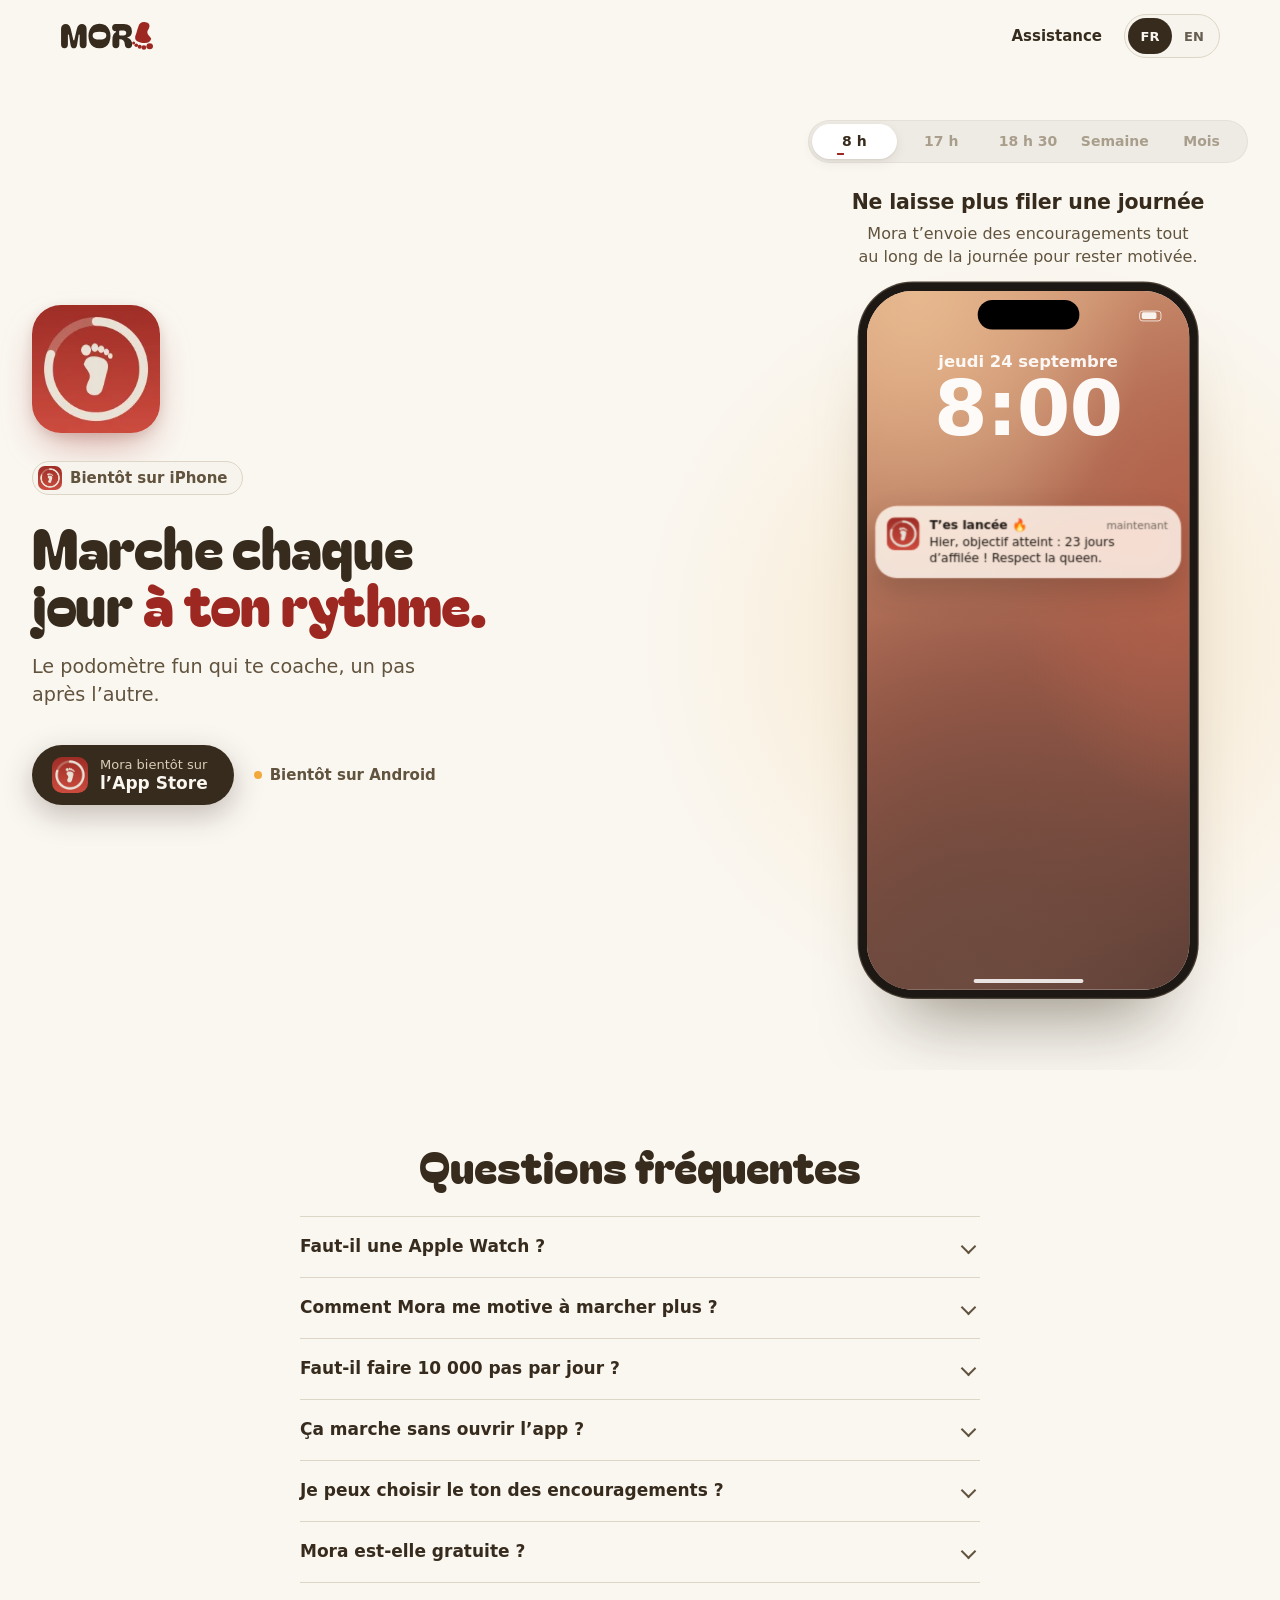
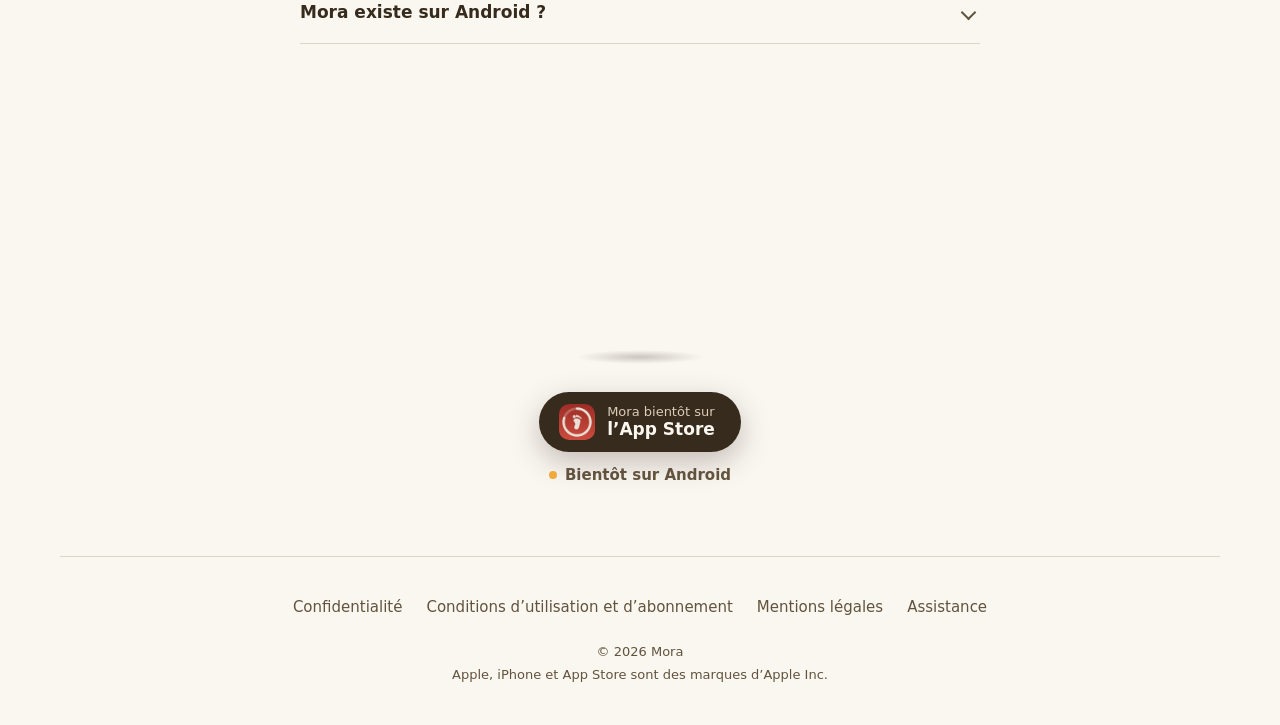
==== commit a55613b2: "site : export 31, logo à l'empreinte, hero en deux colonnes, sans son, pages anglaises" ====
--- a/index.html
+++ b/index.html
@@ -1,12 +1,12 @@
 <!doctype html><html lang="fr"><head><meta charset="utf-8"><meta name="viewport" content="width=device-width,initial-scale=1"><title>Mora · Podomètre fun et coach de marche sur iPhone</title><meta name="description" content="Mora, le podomètre gamifié pour iPhone : objectif de pas sur mesure, séries, coach fun et widgets pour marcher plus chaque jour. 7 jours gratuits."><link rel="canonical" href="https://moramora.app/"><link rel="alternate" hreflang="fr" href="https://moramora.app/"><link rel="alternate" hreflang="en" href="https://moramora.app/en/"><link rel="alternate" hreflang="x-default" href="https://moramora.app/"><meta name="theme-color" content="#9D2821"><meta property="og:type" content="website"><meta property="og:url" content="https://moramora.app/"><meta property="og:site_name" content="Mora"><meta property="og:title" content="Mora · Le podomètre fun qui te coache"><meta property="og:description" content="Mora, le podomètre gamifié pour iPhone : objectif de pas sur mesure, séries, coach fun et widgets pour marcher plus chaque jour. 7 jours gratuits."><meta property="og:image" content="https://moramora.app/og-image.png"><meta property="og:image:width" content="1200"><meta property="og:image:height" content="630"><meta property="og:locale" content="fr_FR"><meta property="og:locale:alternate" content="en_US"><meta name="twitter:card" content="summary_large_image"><link rel="icon" href="assets/icone-apercu.png"><link rel="apple-touch-icon" href="assets/icone-apercu.png"><script type="application/ld+json">{"@context":"https://schema.org","@graph":[{"@type":"MobileApplication","name":"Mora","alternateName":"Mora podomètre","url":"https://moramora.app/","image":"https://moramora.app/og-image.png","operatingSystem":"iOS","applicationCategory":"HealthApplication","applicationSubCategory":"Podomètre","description":"Mora, le podomètre gamifié pour iPhone : objectif de pas sur mesure, séries, coach fun et widgets pour marcher plus chaque jour. 7 jours gratuits.","featureList":["Podomètre iPhone sans Apple Watch","Objectif de pas quotidien personnalisé","Séries de jours d’affilée","Coach aux tons au choix : Coach sportif, Queen, Scientifique","Widgets écran d’accueil et écran verrouillé","Calendrier des objectifs atteints"],"inLanguage":["fr","en"],"offers":[{"@type":"Offer","name":"Annuel","price":"39.99","priceCurrency":"EUR"},{"@type":"Offer","name":"Mensuel","price":"7.99","priceCurrency":"EUR"}]},{"@type":"WebSite","name":"Mora","url":"https://moramora.app/","inLanguage":"fr"},{"@type":"FAQPage","mainEntity":[{"@type":"Question","name":"Faut-il une Apple Watch ?","acceptedAnswer":{"@type":"Answer","text":"Non. Mora compte tes pas avec ton iPhone, grâce à Santé et Mouvement et forme. Tu n’as rien d’autre à porter."}},{"@type":"Question","name":"Comment Mora me motive à marcher plus ?","acceptedAnswer":{"@type":"Answer","text":"Mora transforme ta marche en jeu : un objectif de pas fait pour toi, une série de jours d’affilée à faire grandir, une fête à chaque objectif atteint et un coach qui t’encourage avec le ton que tu choisis."}},{"@type":"Question","name":"Faut-il faire 10 000 pas par jour ?","acceptedAnswer":{"@type":"Answer","text":"Pas forcément. 10 000, c’est un repère, pas une règle. Mora part de ta moyenne actuelle pour te proposer un objectif réaliste, que tu peux changer quand tu veux dans ton profil."}},{"@type":"Question","name":"Ça marche sans ouvrir l’app ?","acceptedAnswer":{"@type":"Answer","text":"Oui. Les widgets d’écran d’accueil et d’écran verrouillé montrent tes pas et ta série, et Mora t’envoie des encouragements au fil de la journée."}},{"@type":"Question","name":"Je peux choisir le ton des encouragements ?","acceptedAnswer":{"@type":"Answer","text":"Oui. Choisis comment Mora te parle : Coach sportif, Queen (ou Boss) ou Scientifique. Dans ton profil, tu règles aussi quels messages tu reçois (le mot du matin, la moitié, le rappel du soir…) et à quelle heure."}},{"@type":"Question","name":"Mora est-elle gratuite ?","acceptedAnswer":{"@type":"Answer","text":"7 jours gratuits, puis 39,99 € par an (soit 3,33 € par mois) ou 7,99 € par mois, sans engagement. Annulable à tout moment."}},{"@type":"Question","name":"Mora existe sur Android ?","acceptedAnswer":{"@type":"Answer","text":"Pas encore. Mora arrive d’abord sur iPhone, Android suivra."}}]}]}</script><script>(()=>{const d=document.documentElement;d.className='l-fr';d.lang='fr';try{localStorage.setItem('mora-site-langue','fr')}catch(e){}d.dataset.etat=new URLSearchParams(location.search).get('etat')==='dispo'?'dispo':'bientot'})()</script><link rel="preload" href="assets/bagel.ttf" as="font" type="font/ttf" crossorigin><link rel="stylesheet" href="site.css"><link rel="stylesheet" href="assets/vitrine.css"><link rel="stylesheet" href="landing.css"></head><body><svg width="0" height="0" style="position:absolute" aria-hidden="true"><defs><symbol id="empreinte" viewBox="0 0 100 140"><path d="M24 58C27 45 35 38 49 38C67 38 83 46 85 58C87 70 82 77 80 87C77 100 75 107 73 115C70 129 62 137 50 136C38 135 29 128 31 114C33 101 39 99 39 88C39 76 29 70 24 58Z"></path><ellipse cx="30" cy="22" rx="12.5" ry="14"></ellipse><ellipse cx="52" cy="16" rx="9" ry="10.5"></ellipse><ellipse cx="68" cy="20" rx="7.8" ry="9.2"></ellipse><ellipse cx="81" cy="27" rx="6.8" ry="8.2"></ellipse><ellipse cx="91" cy="37" rx="5.8" ry="7.2"></ellipse></symbol></defs></svg>
-<header class="entete clair sur-ouv"><div class="cadre nav"><a class="logo" href="index.html">Mora</a><div class="nav-d"><a class="nav-lien" href="assistance.html"><span lang="fr">Assistance</span></a><div class="langue" role="group" aria-label="Langue"><a data-l="fr" href="index.html" hreflang="fr" aria-current="page">FR</a><a data-l="en" href="en/index.html" hreflang="en">EN</a></div></div></div></header>
+<header class="entete clair sur-ouv"><div class="cadre nav"><a class="logo" href="index.html"><svg class="logo-svg" viewBox="0 -90 2930 900" role="img" aria-label="Mora"><g fill="currentColor"><path transform="translate(0 0)" d="M134 726 Q82 726 57 695 Q32 664 32 612 L32 146 Q32 70 73.5 34 Q115 -2 173 -2 Q228 -2 266.5 34 Q305 70 323 148 L401 487 L427 487 L505 148 Q523 70 562.5 34 Q602 -2 657 -2 Q715 -2 756.5 34 Q798 70 798 146 L798 612 Q798 664 772.5 695 Q747 726 695 726 Q645 726 618 695 Q591 664 591 612 L591 343 Q591 333 588.5 324.5 Q586 316 575 316 Q566 316 562 324.5 Q558 333 556 343 L518 595 Q511 636 501.5 665.5 Q492 695 472 710.5 Q452 726 414 726 Q377 726 356.5 710.5 Q336 695 326.5 665.5 Q317 636 311 595 L272 343 Q271 333 267 324.5 Q263 316 253 316 Q243 316 240 324.5 Q237 333 237 343 L237 612 Q237 664 210.5 695 Q184 726 134 726 Z"/><path transform="translate(830 0)" d="M355 729 Q248 729 174 682 Q100 635 62 552 Q24 469 24 361 Q24 254 62 170.5 Q100 87 174 39.5 Q248 -8 355 -8 Q462 -8 535.5 39.5 Q609 87 647 170.5 Q685 254 685 361 Q685 469 647 552 Q609 635 535.5 682 Q462 729 355 729 Z M150 345 Q150 376 165 403.5 Q180 431 224 447.5 Q268 464 355 464 Q442 464 485.5 447.5 Q529 431 544 403.5 Q559 376 559 345 Q559 313 544 287.5 Q529 262 485.5 246.5 Q442 231 355 231 Q268 231 224 246.5 Q180 262 165 287.5 Q150 313 150 345 Z"/><path transform="translate(1536 0)" d="M519 726 Q469 726 440 695.5 Q411 665 409 616 Q405 531 366.5 495.5 Q328 460 264 460 L244 460 L244 620 Q244 672 216 699 Q188 726 142 726 Q93 726 65 699 Q37 672 37 620 L37 479 Q37 373 68.5 318 Q100 263 149 239 L144 220 L128 220 Q82 220 55.5 190.5 Q29 161 27 110 Q26 60 54 29 Q82 -2 128 -2 L383 -2 Q490 -2 556 50 Q622 102 622 216 Q622 275 602 314.5 Q582 354 551 375 Q520 396 486 400 L486 413 Q548 428 588.5 479 Q629 530 629 616 Q629 671 599.5 698.5 Q570 726 519 726 Z M239 307 Q239 329 247 336 Q255 343 277 343 L371 343 Q413 343 432 324 Q451 305 451 271 Q451 236 432 217 Q413 198 371 198 L277 198 Q255 198 247 204 Q239 210 239 233 Z"/></g><g fill="var(--accent)" transform="translate(2533.5 362.9) rotate(180) scale(1.24 1) translate(-317.8 -445) scale(6.356)"><path d="M24 58C27 45 35 38 49 38C67 38 83 46 85 58C87 70 82 77 80 87C77 100 75 107 73 115C70 129 62 137 50 136C38 135 29 128 31 114C33 101 39 99 39 88C39 76 29 70 24 58Z"/><ellipse cx="30" cy="22" rx="12.5" ry="14"/><ellipse cx="52" cy="16" rx="9" ry="10.5"/><ellipse cx="68" cy="20" rx="7.8" ry="9.2"/><ellipse cx="81" cy="27" rx="6.8" ry="8.2"/><ellipse cx="91" cy="37" rx="5.8" ry="7.2"/></g></svg></a><div class="nav-d"><a class="nav-lien" href="assistance.html"><span lang="fr">Assistance</span></a><div class="langue" role="group" aria-label="Langue"><a data-l="fr" href="index.html" hreflang="fr" aria-current="page">FR</a><a data-l="en" href="en/index.html" hreflang="en">EN</a></div></div></div></header>
 <section class="demo" data-screen-label="01 Démo"><div class="cadre demo-g" id="demo">
 <div class="demo-top"><img class="icone-app" src="assets/icone-apercu.webp" alt="Icône de l’app Mora"><span class="badge"><img src="assets/icone-apercu.webp" alt=""><span class="si-bientot"><span lang="fr">Bientôt sur iPhone</span></span><span class="si-dispo"><span lang="fr">Disponible sur iPhone</span></span></span><h1><span lang="fr">Marche chaque jour <em>à ton rythme.</em></span></h1><p class="demo-chapo"><span lang="fr">Le podomètre fun qui te coache, un pas après l’autre.</span></p></div>
 <div class="demo-cta"><span class="store fonce" role="img" aria-label="App Store"><img class="ico" src="assets/icone-apercu.webp" alt=""><span class="si-bientot"><small><span lang="fr">Mora bientôt sur</span></small><span><span lang="fr">l’App Store</span></span></span><span class="si-dispo"><small><span lang="fr">Télécharger Mora sur</span></small><span><span lang="fr">l’App Store</span></span></span></span><span class="android"><i></i><span lang="fr">Bientôt sur Android</span></span></div>
 <div class="demo-vis"><ol class="jr" id="jr"><li class="on"><button type="button" data-i="0"><span lang="fr">8 h</span></button></li><li><button type="button" data-i="1"><span lang="fr">17 h</span></button></li><li><button type="button" data-i="2"><span lang="fr">18 h 30</span></button></li><li><button type="button" data-i="3"><span lang="fr">Semaine</span></button></li><li><button type="button" data-i="4"><span lang="fr">Mois</span></button></li></ol><div class="caps" aria-live="polite"><div class="cap on" data-cap="0"><h2 class="cap-t"><span lang="fr">Ne laisse plus filer une journée</span></h2><p class="cap-x"><span lang="fr">Mora t’envoie des encouragements tout au long de la journée pour rester motivée.</span></p></div><div class="cap" data-cap="1"><h2 class="cap-t"><span lang="fr">Garde ton objectif sous tes yeux</span></h2><p class="cap-x"><span lang="fr">Sans ouvrir l’app, regarde où tu en es grâce aux widgets.</span></p></div><div class="cap" data-cap="2"><h2 class="cap-t"><span lang="fr">Célèbre chaque jour ton objectif atteint</span></h2><p class="cap-x"><span lang="fr">Un pas après l’autre. Un jour après l’autre.</span></p></div><div class="cap" data-cap="3"><h2 class="cap-t"><span lang="fr">Vois ta régularité grandir</span></h2><p class="cap-x"><span lang="fr">Chaque jour validé s’ajoute à ta série de la semaine.</span></p></div><div class="cap" data-cap="4"><h2 class="cap-t"><span lang="fr">Ton mois, jour après jour</span></h2><p class="cap-x"><span lang="fr">Retrouve tous tes objectifs atteints dans le calendrier.</span></p></div></div>
-<div aria-hidden="true"><div class="ph vt"><div class="ph-in" id="ph"><div class="ile"></div><div class="sc h-lock on" data-sc="0"><div class="sb"><span></span><i></i></div><p class="h-date"><span lang="fr">jeudi 24 septembre</span></p><p class="h-hr">8:00</p><div class="nt h-nt" id="nt0"><img src="assets/icone-apercu.webp" alt=""><div><p class="nt-h"><b><span lang="fr">T’es lancée 🔥</span></b><span><span lang="fr">maintenant</span></span></p><p class="x"><span lang="fr">Hier, objectif atteint&nbsp;: 23&nbsp;jours d’affilée&nbsp;! Respect la queen.</span></p></div></div><i class="hb"></i></div><div class="sc sc-home" data-sc="1"><div class="sb"><span>17:00</span><i></i></div><div class="wg-slot"><img class="wg-i on" src="assets/vitrine/widget-semaine-k4.webp" alt=""><span class="wg-serie">23</span></div><div class="apps"><i class="mora"></i><i></i><i></i><i></i></div><div class="dock"><i></i><i></i><i></i><i></i></div><i class="hb"></i></div><div class="sc h-app" data-sc="2"><div class="sb"><span>18:30</span><i></i></div><div class="cel-bulle" id="cel-bulle"><p><span lang="fr"><b>Bravo&nbsp;! T’as dead ça 👌</b> Tu as marché tes <b>7 000 pas</b> aujourd’hui. Félicitations la queen&nbsp;!</span></p></div><div class="cel" id="cel"><img class="cel-img" id="cel-img" src="assets/accueil-g2.webp" alt=""><div class="cel-rond" id="cel-rond"><svg width="189.75" height="189.75" viewBox="0 0 189.75 189.75"><circle cx="94.875" cy="94.875" r="88" fill="none" stroke="var(--line)" stroke-width="14"></circle><circle id="cel-an" cx="94.875" cy="94.875" r="88" fill="none" stroke="var(--accent)" stroke-width="14" stroke-linecap="round" stroke-dasharray="537.1 552.9" transform="rotate(-90 94.875 94.875)"></circle></svg><div class="cel-txt"><span class="cel-a"><span lang="fr">Aujourd’hui</span></span><span class="cel-n" id="cel-n">6 800</span><span class="cel-s"><span lang="fr">sur 7 000 pas</span></span></div></div><div class="cel-bras" id="cel-bras"></div></div><p class="h-serie" id="h-serie"><svg viewBox="0 0 24 24" width="14" height="14"><path d="M12 2c1 4 6 6 6 12a6 6 0 0 1-12 0c0-3 2-5 3-7 1 2 2 3 3 3 0-3-1-5 0-8z"></path></svg><b><span id="h-jours">23</span> <span lang="fr">jours</span></b></p><div class="h-conf" id="h-conf"></div><i class="hb"></i></div><div class="sc h-cal" data-sc="3"><iframe class="cal-f" data-n="1" scrolling="no" tabindex="-1" title=""></iframe></div><div class="sc h-cal" data-sc="4"><iframe class="cal-f" data-n="0" scrolling="no" tabindex="-1" title=""></iframe></div></div></div></div><button type="button" class="son-demo on" id="son-demo" aria-pressed="true"><svg viewBox="0 0 24 24" width="18" height="18" aria-hidden="true"><path d="M4 9h4l5-4v14l-5-4H4z" fill="currentColor"></path><path class="onde" d="M16 8.5a5 5 0 0 1 0 7M18.5 6a8.5 8.5 0 0 1 0 12" fill="none" stroke="currentColor" stroke-width="2" stroke-linecap="round"></path></svg><span class="s-off"><span lang="fr">Son coupé</span></span><span class="s-on"><span lang="fr">Son activé</span></span></button></div>
+<div aria-hidden="true"><div class="ph vt"><div class="ph-in" id="ph"><div class="ile"></div><div class="sc h-lock on" data-sc="0"><div class="sb"><span></span><i></i></div><p class="h-date"><span lang="fr">jeudi 24 septembre</span></p><p class="h-hr">8:00</p><div class="nt h-nt" id="nt0"><img src="assets/icone-apercu.webp" alt=""><div><p class="nt-h"><b><span lang="fr">T’es lancée 🔥</span></b><span><span lang="fr">maintenant</span></span></p><p class="x"><span lang="fr">Hier, objectif atteint&nbsp;: 23&nbsp;jours d’affilée&nbsp;! Respect la queen.</span></p></div></div><i class="hb"></i></div><div class="sc sc-home" data-sc="1"><div class="sb"><span>17:00</span><i></i></div><div class="wg-slot"><img class="wg-i on" src="assets/vitrine/widget-semaine-k4.webp" alt=""><span class="wg-serie">23</span></div><div class="apps"><i class="mora"></i><i></i><i></i><i></i></div><div class="dock"><i></i><i></i><i></i><i></i></div><i class="hb"></i></div><div class="sc h-app" data-sc="2"><div class="sb"><span>18:30</span><i></i></div><div class="cel-bulle" id="cel-bulle"><p><span lang="fr"><b>Bravo&nbsp;! T’as dead ça 👌</b> Tu as marché tes <b>7 000 pas</b> aujourd’hui. Félicitations la queen&nbsp;!</span></p></div><div class="cel" id="cel"><img class="cel-img" id="cel-img" src="assets/accueil-g2.webp" alt=""><div class="cel-rond" id="cel-rond"><svg width="189.75" height="189.75" viewBox="0 0 189.75 189.75"><circle cx="94.875" cy="94.875" r="88" fill="none" stroke="var(--line)" stroke-width="14"></circle><circle id="cel-an" cx="94.875" cy="94.875" r="88" fill="none" stroke="var(--accent)" stroke-width="14" stroke-linecap="round" stroke-dasharray="537.1 552.9" transform="rotate(-90 94.875 94.875)"></circle></svg><div class="cel-txt"><span class="cel-a"><span lang="fr">Aujourd’hui</span></span><span class="cel-n" id="cel-n">6 800</span><span class="cel-s"><span lang="fr">sur 7 000 pas</span></span></div></div><div class="cel-bras" id="cel-bras"></div></div><p class="h-serie" id="h-serie"><svg viewBox="0 0 24 24" width="14" height="14"><path d="M12 2c1 4 6 6 6 12a6 6 0 0 1-12 0c0-3 2-5 3-7 1 2 2 3 3 3 0-3-1-5 0-8z"></path></svg><b><span id="h-jours">23</span> <span lang="fr">jours</span></b></p><div class="h-conf" id="h-conf"></div><i class="hb"></i></div><div class="sc h-cal" data-sc="3"><iframe class="cal-f" data-n="1" scrolling="no" tabindex="-1" title=""></iframe></div><div class="sc h-cal" data-sc="4"><iframe class="cal-f" data-n="0" scrolling="no" tabindex="-1" title=""></iframe></div></div></div></div></div>
 </div></section>
 <section class="faq-site" data-screen-label="03 Questions"><div class="cadre faq-c"><h2 class="faq-titre"><span lang="fr">Questions fréquentes</span></h2><div class="faq-l"><details><summary><span lang="fr">Faut-il une Apple Watch ?</span></summary><p><span lang="fr">Non. Mora compte tes pas avec ton iPhone, grâce à Santé et Mouvement et forme. Tu n’as rien d’autre à porter.</span></p></details><details><summary><span lang="fr">Comment Mora me motive à marcher plus ?</span></summary><p><span lang="fr">Mora transforme ta marche en jeu : un objectif de pas fait pour toi, une série de jours d’affilée à faire grandir, une fête à chaque objectif atteint et un coach qui t’encourage avec le ton que tu choisis.</span></p></details><details><summary><span lang="fr">Faut-il faire 10 000 pas par jour ?</span></summary><p><span lang="fr">Pas forcément. 10 000, c’est un repère, pas une règle. Mora part de ta moyenne actuelle pour te proposer un objectif réaliste, que tu peux changer quand tu veux dans ton profil.</span></p></details><details><summary><span lang="fr">Ça marche sans ouvrir l’app ?</span></summary><p><span lang="fr">Oui. Les widgets d’écran d’accueil et d’écran verrouillé montrent tes pas et ta série, et Mora t’envoie des encouragements au fil de la journée.</span></p></details><details><summary><span lang="fr">Je peux choisir le ton des encouragements ?</span></summary><p><span lang="fr">Oui. Choisis comment Mora te parle : Coach sportif, Queen (ou Boss) ou Scientifique. Dans ton profil, tu règles aussi quels messages tu reçois (le mot du matin, la moitié, le rappel du soir…) et à quelle heure.</span></p></details><details><summary><span lang="fr">Mora est-elle gratuite ?</span></summary><p><span lang="fr">7 jours gratuits, puis 39,99 € par an (soit 3,33 € par mois) ou 7,99 € par mois, sans engagement. Annulable à tout moment.</span></p></details><details><summary><span lang="fr">Mora existe sur Android ?</span></summary><p><span lang="fr">Pas encore. Mora arrive d’abord sur iPhone, Android suivra.</span></p></details></div></div></section>
 <section class="fin" data-screen-label="04 Télécharger"><div class="cadre fin-c"><div class="maki-fin" role="img" aria-label="Maki marche"><img src="assets/marche-1.webp" alt=""><img src="assets/marche-2.webp" alt=""><img src="assets/marche-3.webp" alt=""><img src="assets/marche-4.webp" alt=""></div><span class="ombre-site"></span><div class="cta"><span class="store fonce" role="img" aria-label="App Store"><img class="ico" src="assets/icone-apercu.webp" alt=""><span class="si-bientot"><small><span lang="fr">Mora bientôt sur</span></small><span><span lang="fr">l’App Store</span></span></span><span class="si-dispo"><small><span lang="fr">Télécharger Mora sur</span></small><span><span lang="fr">l’App Store</span></span></span></span><span class="android"><i></i><span lang="fr">Bientôt sur Android</span></span></div></div></section>
-<footer class="pied"><div class="cadre"><div><a class="logo" href="index.html">Mora</a><p><span lang="fr">Marche plus, sans te forcer.</span></p></div><nav aria-label="Documents"><a href="confidentialite.html"><span lang="fr">Confidentialité</span></a><a href="conditions.html"><span lang="fr">Conditions d’utilisation et d’abonnement</span></a><a href="mentions-legales.html"><span lang="fr">Mentions légales</span></a><a href="assistance.html"><span lang="fr">Assistance</span></a></nav><div class="bas-pied"><span>© 2026 Mora</span><span><span lang="fr">Apple, iPhone et App Store sont des marques d’Apple Inc.</span></span></div></div></footer>
+<footer class="pied"><div class="cadre"><div><a class="logo" href="index.html"><svg class="logo-svg" viewBox="0 -90 2930 900" role="img" aria-label="Mora"><g fill="currentColor"><path transform="translate(0 0)" d="M134 726 Q82 726 57 695 Q32 664 32 612 L32 146 Q32 70 73.5 34 Q115 -2 173 -2 Q228 -2 266.5 34 Q305 70 323 148 L401 487 L427 487 L505 148 Q523 70 562.5 34 Q602 -2 657 -2 Q715 -2 756.5 34 Q798 70 798 146 L798 612 Q798 664 772.5 695 Q747 726 695 726 Q645 726 618 695 Q591 664 591 612 L591 343 Q591 333 588.5 324.5 Q586 316 575 316 Q566 316 562 324.5 Q558 333 556 343 L518 595 Q511 636 501.5 665.5 Q492 695 472 710.5 Q452 726 414 726 Q377 726 356.5 710.5 Q336 695 326.5 665.5 Q317 636 311 595 L272 343 Q271 333 267 324.5 Q263 316 253 316 Q243 316 240 324.5 Q237 333 237 343 L237 612 Q237 664 210.5 695 Q184 726 134 726 Z"/><path transform="translate(830 0)" d="M355 729 Q248 729 174 682 Q100 635 62 552 Q24 469 24 361 Q24 254 62 170.5 Q100 87 174 39.5 Q248 -8 355 -8 Q462 -8 535.5 39.5 Q609 87 647 170.5 Q685 254 685 361 Q685 469 647 552 Q609 635 535.5 682 Q462 729 355 729 Z M150 345 Q150 376 165 403.5 Q180 431 224 447.5 Q268 464 355 464 Q442 464 485.5 447.5 Q529 431 544 403.5 Q559 376 559 345 Q559 313 544 287.5 Q529 262 485.5 246.5 Q442 231 355 231 Q268 231 224 246.5 Q180 262 165 287.5 Q150 313 150 345 Z"/><path transform="translate(1536 0)" d="M519 726 Q469 726 440 695.5 Q411 665 409 616 Q405 531 366.5 495.5 Q328 460 264 460 L244 460 L244 620 Q244 672 216 699 Q188 726 142 726 Q93 726 65 699 Q37 672 37 620 L37 479 Q37 373 68.5 318 Q100 263 149 239 L144 220 L128 220 Q82 220 55.5 190.5 Q29 161 27 110 Q26 60 54 29 Q82 -2 128 -2 L383 -2 Q490 -2 556 50 Q622 102 622 216 Q622 275 602 314.5 Q582 354 551 375 Q520 396 486 400 L486 413 Q548 428 588.5 479 Q629 530 629 616 Q629 671 599.5 698.5 Q570 726 519 726 Z M239 307 Q239 329 247 336 Q255 343 277 343 L371 343 Q413 343 432 324 Q451 305 451 271 Q451 236 432 217 Q413 198 371 198 L277 198 Q255 198 247 204 Q239 210 239 233 Z"/></g><g fill="var(--accent)" transform="translate(2533.5 362.9) rotate(180) scale(1.24 1) translate(-317.8 -445) scale(6.356)"><path d="M24 58C27 45 35 38 49 38C67 38 83 46 85 58C87 70 82 77 80 87C77 100 75 107 73 115C70 129 62 137 50 136C38 135 29 128 31 114C33 101 39 99 39 88C39 76 29 70 24 58Z"/><ellipse cx="30" cy="22" rx="12.5" ry="14"/><ellipse cx="52" cy="16" rx="9" ry="10.5"/><ellipse cx="68" cy="20" rx="7.8" ry="9.2"/><ellipse cx="81" cy="27" rx="6.8" ry="8.2"/><ellipse cx="91" cy="37" rx="5.8" ry="7.2"/></g></svg></a><p><span lang="fr">Marche plus, sans te forcer.</span></p></div><nav aria-label="Documents"><a href="confidentialite.html"><span lang="fr">Confidentialité</span></a><a href="conditions.html"><span lang="fr">Conditions d’utilisation et d’abonnement</span></a><a href="mentions-legales.html"><span lang="fr">Mentions légales</span></a><a href="assistance.html"><span lang="fr">Assistance</span></a></nav><div class="bas-pied"><span>© 2026 Mora</span><span><span lang="fr">Apple, iPhone et App Store sont des marques d’Apple Inc.</span></span></div></div></footer>
 <script src="landing.js"></script></body></html>
--- a/site.css
+++ b/site.css
@@ -226,8 +226,6 @@
 .jeu-consigne{flex-basis:100%;font:600 15px var(--sf-rond);color:var(--accent)}
 .jeu .voix-choix{margin:0;justify-content:flex-start;gap:16px}
 .jeu .voix-choix img{width:76px;height:76px}
-.son{display:flex;align-items:center;gap:8px;min-height:44px;padding:0 16px;margin-bottom:26px;border-radius:22px;border:1px solid var(--line);background:var(--surface);color:var(--text2);font:600 14px var(--sf-rond);cursor:pointer}
-.son .onde{opacity:0;transition:opacity .2s}.son.on{color:var(--text);border-color:var(--text)}.son.on .onde{opacity:1}
 .jeu-cta{grid-area:cta;align-items:flex-start;margin-top:36px}
 .jeu-tel{grid-area:tel;display:flex;flex-direction:column;align-items:center;gap:20px}
 .verrou{position:absolute;inset:0;z-index:2;display:flex;flex-direction:column;align-items:center;padding-top:96px;color:#FAF4EA;background:radial-gradient(90% 55% at 50% 15%,#B8402F,transparent 70%),linear-gradient(180deg,#7E1F1A,#2A1A14);transition:transform .55s cubic-bezier(.6,0,.3,1)}
@@ -240,7 +238,7 @@
 .vitre .notif-ios.part{opacity:0;transform:translateY(-240px) scale(.9);transition:transform .55s cubic-bezier(.6,0,.3,1),opacity .4s .15s}
 .rejouer{display:flex;align-items:center;gap:8px;min-height:44px;padding:0 18px;border:0;border-radius:22px;background:transparent;color:var(--text2);font:600 14px var(--sf-rond);cursor:pointer}
 .rejouer:hover{background:var(--surface);color:var(--text)}
-@media (max-width:900px){.jeu{text-align:center}.jeu-g{grid-template-columns:1fr;grid-template-areas:"titre" "tel" "choix" "cta";grid-template-rows:auto;padding-top:104px}.jeu-titre{align-items:center}.jeu h1,.jeu .chapo{margin:0 auto}.jeu-tel{margin-top:40px}.jeu-choix{justify-content:center;margin-top:24px}.jeu .voix-choix{justify-content:center}.jeu-cta{align-items:center}.son{margin-bottom:0}}
+@media (max-width:900px){.jeu{text-align:center}.jeu-g{grid-template-columns:1fr;grid-template-areas:"titre" "tel" "choix" "cta";grid-template-rows:auto;padding-top:104px}.jeu-titre{align-items:center}.jeu h1,.jeu .chapo{margin:0 auto}.jeu-tel{margin-top:40px}.jeu-choix{justify-content:center;margin-top:24px}.jeu .voix-choix{justify-content:center}.jeu-cta{align-items:center}}
 
 /* landing v5 · défi */
 .jeu-g{grid-template-areas:". tel" "titre tel" "jeu tel" ". tel";grid-template-rows:1fr auto auto 1fr;min-height:100svh;padding-bottom:24px;align-items:start}
@@ -250,8 +248,6 @@
 .jeu-g[data-phase=fete] .gagne{opacity:1;transform:none;pointer-events:auto}
 .defi-haut{display:flex;justify-content:space-between;align-items:center}
 .defi-etiq{font:600 14px var(--sf-rond);color:var(--accent);letter-spacing:.01em}
-.muet{width:44px;height:44px;margin:-10px -10px -10px 0;border:0;border-radius:50%;background:transparent;color:var(--text2);cursor:pointer;display:flex;align-items:center;justify-content:center}
-.muet:hover{background:rgba(255,255,255,.7)}.muet .barre{display:none}.muet.coupe .onde{display:none}.muet.coupe .barre{display:block}
 .compteur{display:flex;align-items:baseline;gap:10px;margin-top:6px}
 .compteur>span{font:700 clamp(64px,7vw,88px)/1 var(--sf-rond);letter-spacing:-.03em;font-variant-numeric:tabular-nums;color:var(--text);display:inline-block;transform-origin:left 80%}
 .compteur small{font:600 17px var(--sf-rond);color:var(--text2)}
@@ -313,4 +309,5 @@
 .maki-m{width:118px}.maki-m img{transition:none}.maki-m.saute img{transform-origin:50% 100%}
 .maki-f{position:relative;transform-origin:50% 100%}.maki-m .maki-f img{display:block;width:100%;height:auto;margin:0;visibility:hidden;animation:none}.maki-m .maki-f img:not(:first-child){position:absolute;left:0;bottom:0}.maki-m .maki-f img.on{visibility:visible}.maki-m .maki-f img.joie{margin-bottom:-14px}
 
-.langue a{display:inline-flex;align-items:center;justify-content:center;text-decoration:none}+.langue a{display:inline-flex;align-items:center;justify-content:center;text-decoration:none}
+.logo{display:inline-flex;align-items:center}.logo-svg{display:block;height:30px;width:auto;overflow:visible}
--- a/landing.css
+++ b/landing.css
@@ -70,10 +70,20 @@
 @media (max-width:1000px){.demo .cadre{width:min(1240px,100% - 40px)}}
 @media (max-width:420px){.demo h1{font-size:44px}.demo-chapo{font-size:18px}.jr button{font-size:13px;padding:10px 2px 11px}.cap-t{font-size:19px}.cap-x{font-size:15px}.caps{height:92px}.badge{font-size:14px}}
 
-.son-demo{all:unset;box-sizing:border-box;display:inline-flex;align-items:center;gap:8px;min-height:44px;margin-top:20px;padding:0 18px 0 14px;border-radius:22px;border:1px solid var(--line);background:var(--surface);color:var(--text2);font:600 15px/1 var(--sf-rond);cursor:pointer;transition:color .2s,border-color .2s}.son-demo:hover{color:var(--text)}.son-demo:focus-visible{outline:2px solid var(--accent);outline-offset:2px}.son-demo .onde{opacity:0;transition:opacity .2s}.son-demo .s-on{display:none}.son-demo.on{color:var(--text);border-color:var(--text)}.son-demo.on .onde{opacity:1}.son-demo.on .s-on{display:inline}.son-demo.on .s-off{display:none}
 .vt .h-nt .nt-h{align-items:baseline;gap:8px}.vt .h-nt .nt-h b{min-width:0;overflow:hidden;text-overflow:ellipsis;font:600 15px/1.3 -apple-system,BlinkMacSystemFont,system-ui,sans-serif;color:#1d1813}.vt .h-nt .nt-h>span{flex:none;font:400 13px -apple-system,BlinkMacSystemFont,system-ui,sans-serif}.vt .h-nt .x{margin-top:1px}
 .faq-site{padding:72px 0 0}.faq-c{width:min(680px,100% - 40px)}.faq-titre{font:clamp(32px,3.6vw,44px)/1.05 "Bagel",var(--sf-rond);text-align:center;margin-bottom:28px}.faq-l{border-top:1px solid var(--line)}.faq-l details{border-bottom:1px solid var(--line)}.faq-l summary{list-style:none;cursor:pointer;position:relative;min-height:60px;display:flex;align-items:center;padding:16px 40px 16px 0;font:600 17px/1.35 var(--sf-rond);color:var(--text)}.faq-l summary::-webkit-details-marker{display:none}.faq-l summary::after{content:"";position:absolute;right:6px;top:50%;width:9px;height:9px;margin-top:-6px;border-right:2px solid var(--text2);border-bottom:2px solid var(--text2);transform:rotate(45deg);transition:transform .2s}.faq-l details[open] summary::after{transform:rotate(225deg);margin-top:-1px}.faq-l summary:hover{color:var(--accent)}.faq-l summary:focus-visible{outline:2px solid var(--accent);outline-offset:2px}.faq-l p{padding:0 40px 20px 0;font:400 16px/1.5 var(--sf);color:var(--text2);text-wrap:pretty}
 @media (max-width:420px){.faq-site{padding-top:56px}.faq-l summary{font-size:16px}.faq-l p{font-size:15px}}
 .badge{white-space:nowrap;height:auto;min-height:34px}
 /* ?cap=N : écran seul, figé, pour les captures App Store (ecrans/70-appstore-planche.html) */
-.capture body{background:transparent!important;overflow:hidden!important}.capture .entete,.capture .demo-top,.capture .demo-cta,.capture .jr,.capture .caps,.capture .son-demo,.capture section:not(.demo),.capture .pied{display:none!important}.capture .demo .ph{--s:1!important;position:fixed!important;left:0!important;top:0!important;margin:0!important}.capture .vt .ph-in{border-radius:0!important;box-shadow:none!important}.capture .vt .ile{display:none}.capture .nt-h b{overflow:visible!important;text-overflow:clip!important}
+.capture body{background:transparent!important;overflow:hidden!important}.capture .entete,.capture .demo-top,.capture .demo-cta,.capture .jr,.capture .caps,.capture section:not(.demo),.capture .pied{display:none!important}.capture .demo .ph{--s:1!important;position:fixed!important;left:0!important;top:0!important;margin:0!important}.capture .vt .ph-in{border-radius:0!important;box-shadow:none!important}.capture .vt .ile{display:none}.capture .nt-h b{overflow:visible!important;text-overflow:clip!important}
+
+/* hero 2 colonnes sur ordi, empilé centré sur mobile */
+.demo h1{font-size:clamp(38px,4.4vw,64px)}
+@media (min-width:1001px){
+.demo-g{grid-template-columns:minmax(0,1fr) auto;grid-template-areas:"top vis" "cta vis";column-gap:72px;align-items:center;justify-items:start;text-align:left;padding:120px 0 80px}
+.demo-top{align-items:flex-start;align-self:end}.demo .icone-app,.demo h1,.demo-chapo{margin-inline:0}
+.demo-cta{justify-content:flex-start;align-self:start}
+.demo-vis{margin-top:0}
+}
+@media (max-width:1000px){.demo h1{font-size:clamp(34px,7vw,52px)}}
+@media (max-width:420px){.demo h1{font-size:36px}}
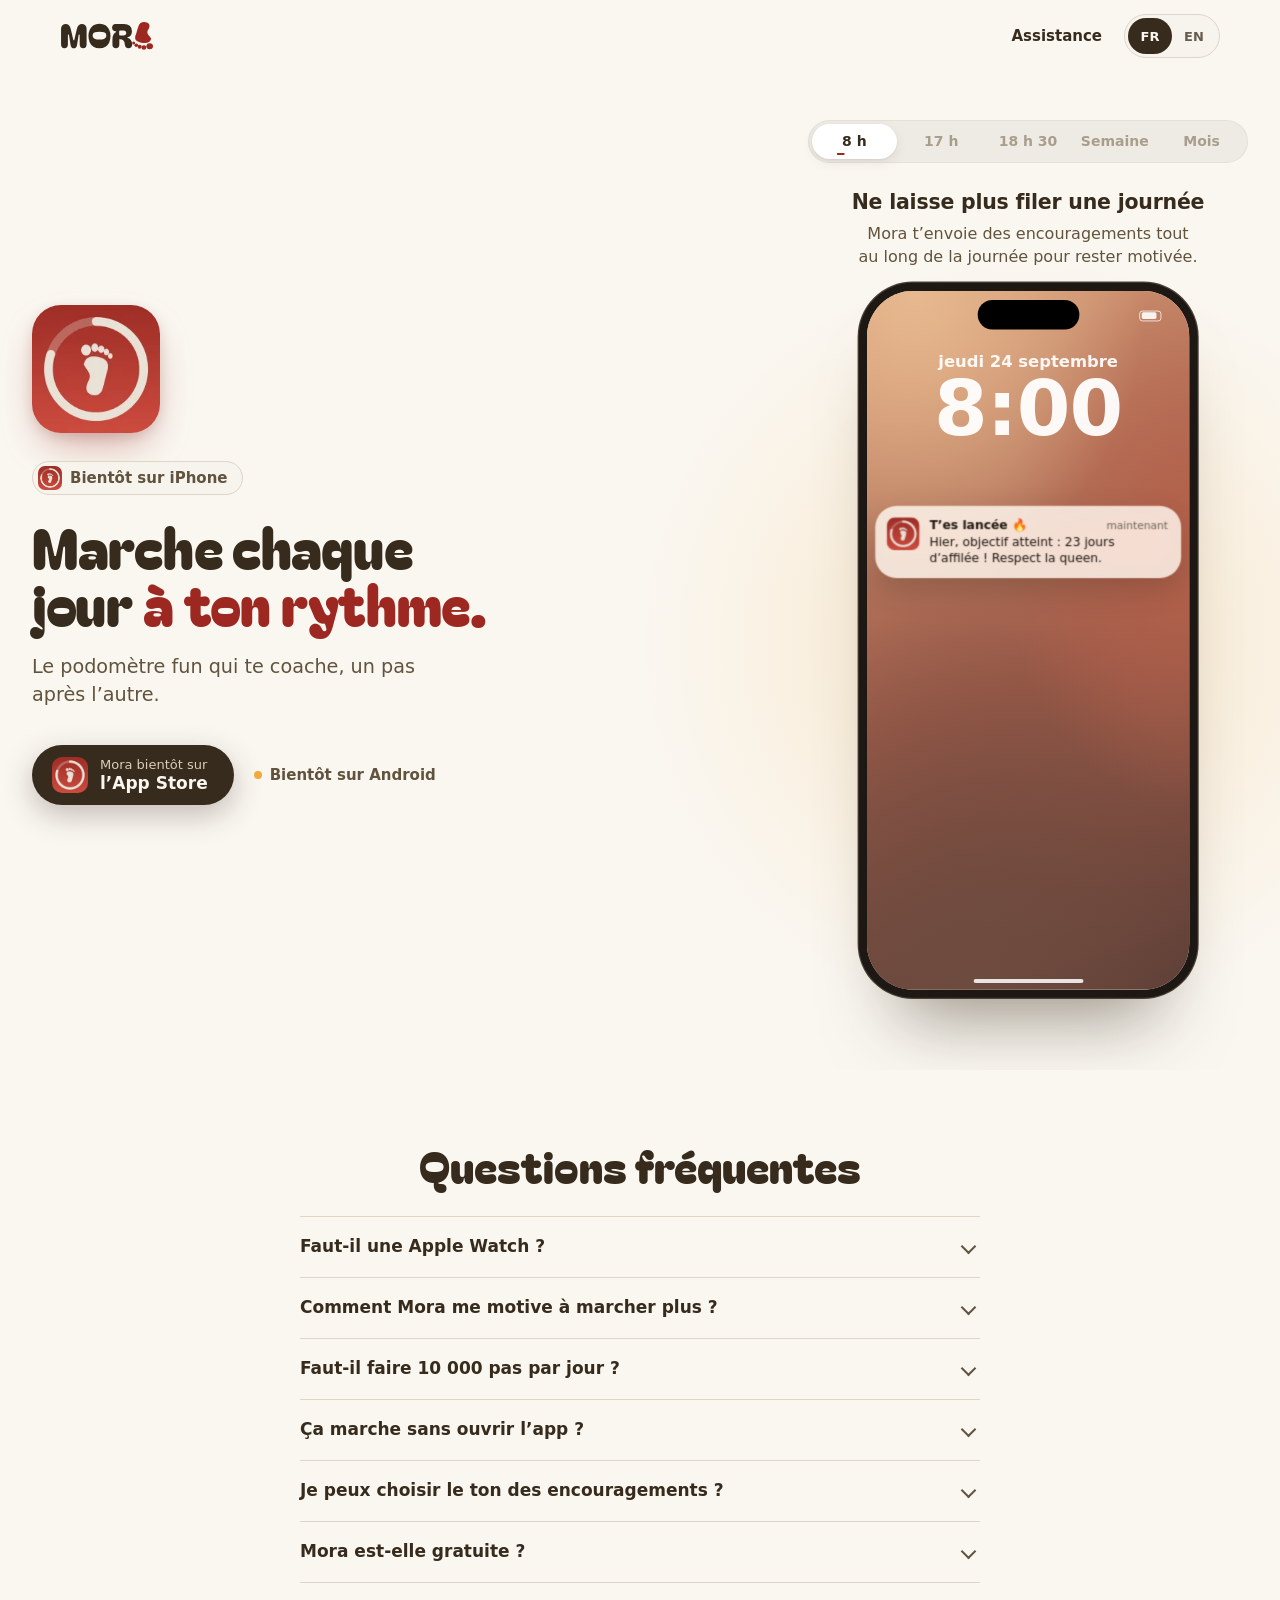
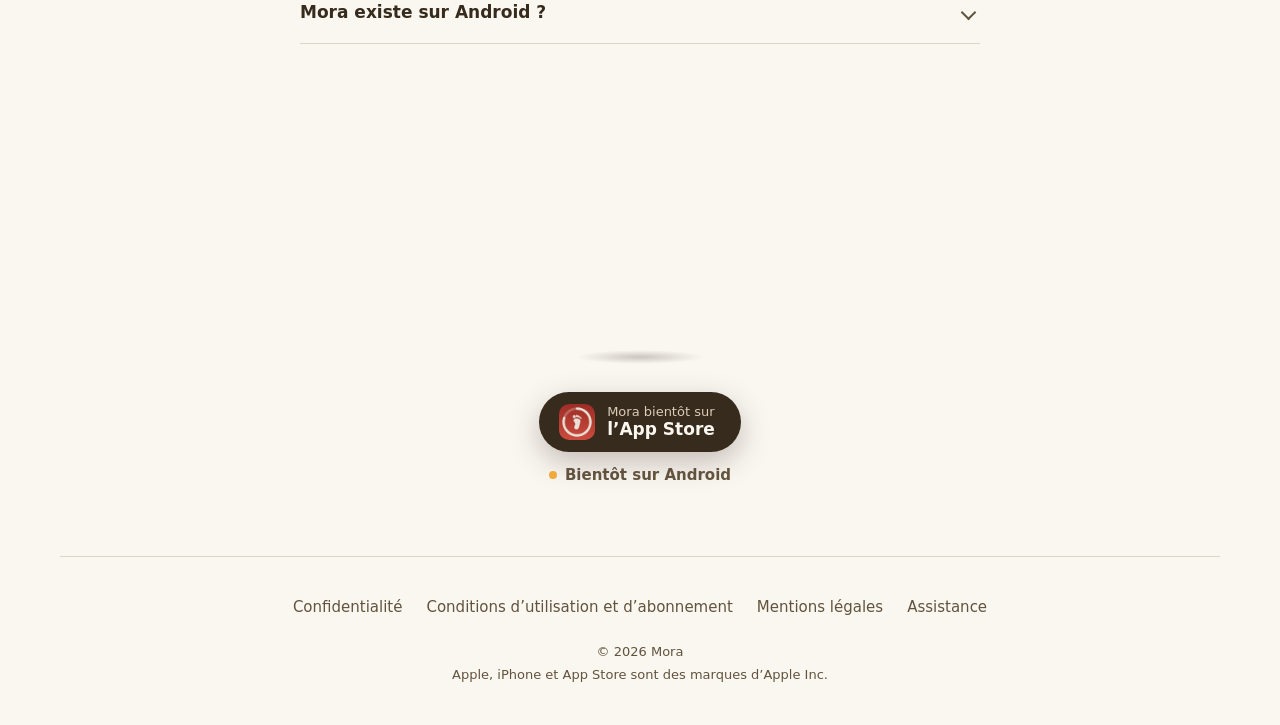
==== commit 03a4d2d9: "FAQ des 10 000 pas sans tournure « c'est X, pas Y » Co-Authored-By: Claude Opus 5.5 <noreply@anthrop" ====
--- a/index.html
+++ b/index.html
@@ -1,4 +1,4 @@
-<!doctype html><html lang="fr"><head><meta charset="utf-8"><meta name="viewport" content="width=device-width,initial-scale=1"><title>Mora · Podomètre fun et coach de marche sur iPhone</title><meta name="description" content="Mora, le podomètre gamifié pour iPhone : objectif de pas sur mesure, séries, coach fun et widgets pour marcher plus chaque jour. 7 jours gratuits."><link rel="canonical" href="https://moramora.app/"><link rel="alternate" hreflang="fr" href="https://moramora.app/"><link rel="alternate" hreflang="en" href="https://moramora.app/en/"><link rel="alternate" hreflang="x-default" href="https://moramora.app/"><meta name="theme-color" content="#9D2821"><meta property="og:type" content="website"><meta property="og:url" content="https://moramora.app/"><meta property="og:site_name" content="Mora"><meta property="og:title" content="Mora · Le podomètre fun qui te coache"><meta property="og:description" content="Mora, le podomètre gamifié pour iPhone : objectif de pas sur mesure, séries, coach fun et widgets pour marcher plus chaque jour. 7 jours gratuits."><meta property="og:image" content="https://moramora.app/og-image.png"><meta property="og:image:width" content="1200"><meta property="og:image:height" content="630"><meta property="og:locale" content="fr_FR"><meta property="og:locale:alternate" content="en_US"><meta name="twitter:card" content="summary_large_image"><link rel="icon" href="assets/icone-apercu.png"><link rel="apple-touch-icon" href="assets/icone-apercu.png"><script type="application/ld+json">{"@context":"https://schema.org","@graph":[{"@type":"MobileApplication","name":"Mora","alternateName":"Mora podomètre","url":"https://moramora.app/","image":"https://moramora.app/og-image.png","operatingSystem":"iOS","applicationCategory":"HealthApplication","applicationSubCategory":"Podomètre","description":"Mora, le podomètre gamifié pour iPhone : objectif de pas sur mesure, séries, coach fun et widgets pour marcher plus chaque jour. 7 jours gratuits.","featureList":["Podomètre iPhone sans Apple Watch","Objectif de pas quotidien personnalisé","Séries de jours d’affilée","Coach aux tons au choix : Coach sportif, Queen, Scientifique","Widgets écran d’accueil et écran verrouillé","Calendrier des objectifs atteints"],"inLanguage":["fr","en"],"offers":[{"@type":"Offer","name":"Annuel","price":"39.99","priceCurrency":"EUR"},{"@type":"Offer","name":"Mensuel","price":"7.99","priceCurrency":"EUR"}]},{"@type":"WebSite","name":"Mora","url":"https://moramora.app/","inLanguage":"fr"},{"@type":"FAQPage","mainEntity":[{"@type":"Question","name":"Faut-il une Apple Watch ?","acceptedAnswer":{"@type":"Answer","text":"Non. Mora compte tes pas avec ton iPhone, grâce à Santé et Mouvement et forme. Tu n’as rien d’autre à porter."}},{"@type":"Question","name":"Comment Mora me motive à marcher plus ?","acceptedAnswer":{"@type":"Answer","text":"Mora transforme ta marche en jeu : un objectif de pas fait pour toi, une série de jours d’affilée à faire grandir, une fête à chaque objectif atteint et un coach qui t’encourage avec le ton que tu choisis."}},{"@type":"Question","name":"Faut-il faire 10 000 pas par jour ?","acceptedAnswer":{"@type":"Answer","text":"Pas forcément. 10 000, c’est un repère, pas une règle. Mora part de ta moyenne actuelle pour te proposer un objectif réaliste, que tu peux changer quand tu veux dans ton profil."}},{"@type":"Question","name":"Ça marche sans ouvrir l’app ?","acceptedAnswer":{"@type":"Answer","text":"Oui. Les widgets d’écran d’accueil et d’écran verrouillé montrent tes pas et ta série, et Mora t’envoie des encouragements au fil de la journée."}},{"@type":"Question","name":"Je peux choisir le ton des encouragements ?","acceptedAnswer":{"@type":"Answer","text":"Oui. Choisis comment Mora te parle : Coach sportif, Queen (ou Boss) ou Scientifique. Dans ton profil, tu règles aussi quels messages tu reçois (le mot du matin, la moitié, le rappel du soir…) et à quelle heure."}},{"@type":"Question","name":"Mora est-elle gratuite ?","acceptedAnswer":{"@type":"Answer","text":"7 jours gratuits, puis 39,99 € par an (soit 3,33 € par mois) ou 7,99 € par mois, sans engagement. Annulable à tout moment."}},{"@type":"Question","name":"Mora existe sur Android ?","acceptedAnswer":{"@type":"Answer","text":"Pas encore. Mora arrive d’abord sur iPhone, Android suivra."}}]}]}</script><script>(()=>{const d=document.documentElement;d.className='l-fr';d.lang='fr';try{localStorage.setItem('mora-site-langue','fr')}catch(e){}d.dataset.etat=new URLSearchParams(location.search).get('etat')==='dispo'?'dispo':'bientot'})()</script><link rel="preload" href="assets/bagel.ttf" as="font" type="font/ttf" crossorigin><link rel="stylesheet" href="site.css"><link rel="stylesheet" href="assets/vitrine.css"><link rel="stylesheet" href="landing.css"></head><body><svg width="0" height="0" style="position:absolute" aria-hidden="true"><defs><symbol id="empreinte" viewBox="0 0 100 140"><path d="M24 58C27 45 35 38 49 38C67 38 83 46 85 58C87 70 82 77 80 87C77 100 75 107 73 115C70 129 62 137 50 136C38 135 29 128 31 114C33 101 39 99 39 88C39 76 29 70 24 58Z"></path><ellipse cx="30" cy="22" rx="12.5" ry="14"></ellipse><ellipse cx="52" cy="16" rx="9" ry="10.5"></ellipse><ellipse cx="68" cy="20" rx="7.8" ry="9.2"></ellipse><ellipse cx="81" cy="27" rx="6.8" ry="8.2"></ellipse><ellipse cx="91" cy="37" rx="5.8" ry="7.2"></ellipse></symbol></defs></svg>
+<!doctype html><html lang="fr"><head><meta charset="utf-8"><meta name="viewport" content="width=device-width,initial-scale=1"><title>Mora · Podomètre fun et coach de marche sur iPhone</title><meta name="description" content="Mora, le podomètre gamifié pour iPhone : objectif de pas sur mesure, séries, coach fun et widgets pour marcher plus chaque jour. 7 jours gratuits."><link rel="canonical" href="https://moramora.app/"><link rel="alternate" hreflang="fr" href="https://moramora.app/"><link rel="alternate" hreflang="en" href="https://moramora.app/en/"><link rel="alternate" hreflang="x-default" href="https://moramora.app/"><meta name="theme-color" content="#9D2821"><meta property="og:type" content="website"><meta property="og:url" content="https://moramora.app/"><meta property="og:site_name" content="Mora"><meta property="og:title" content="Mora · Le podomètre fun qui te coache"><meta property="og:description" content="Mora, le podomètre gamifié pour iPhone : objectif de pas sur mesure, séries, coach fun et widgets pour marcher plus chaque jour. 7 jours gratuits."><meta property="og:image" content="https://moramora.app/og-image.png"><meta property="og:image:width" content="1200"><meta property="og:image:height" content="630"><meta property="og:locale" content="fr_FR"><meta property="og:locale:alternate" content="en_US"><meta name="twitter:card" content="summary_large_image"><link rel="icon" href="assets/icone-apercu.png"><link rel="apple-touch-icon" href="assets/icone-apercu.png"><script type="application/ld+json">{"@context":"https://schema.org","@graph":[{"@type":"MobileApplication","name":"Mora","alternateName":"Mora podomètre","url":"https://moramora.app/","image":"https://moramora.app/og-image.png","operatingSystem":"iOS","applicationCategory":"HealthApplication","applicationSubCategory":"Podomètre","description":"Mora, le podomètre gamifié pour iPhone : objectif de pas sur mesure, séries, coach fun et widgets pour marcher plus chaque jour. 7 jours gratuits.","featureList":["Podomètre iPhone sans Apple Watch","Objectif de pas quotidien personnalisé","Séries de jours d’affilée","Coach aux tons au choix : Coach sportif, Queen, Scientifique","Widgets écran d’accueil et écran verrouillé","Calendrier des objectifs atteints"],"inLanguage":["fr","en"],"offers":[{"@type":"Offer","name":"Annuel","price":"39.99","priceCurrency":"EUR"},{"@type":"Offer","name":"Mensuel","price":"7.99","priceCurrency":"EUR"}]},{"@type":"WebSite","name":"Mora","url":"https://moramora.app/","inLanguage":"fr"},{"@type":"FAQPage","mainEntity":[{"@type":"Question","name":"Faut-il une Apple Watch ?","acceptedAnswer":{"@type":"Answer","text":"Non. Mora compte tes pas avec ton iPhone, grâce à Santé et Mouvement et forme. Tu n’as rien d’autre à porter."}},{"@type":"Question","name":"Comment Mora me motive à marcher plus ?","acceptedAnswer":{"@type":"Answer","text":"Mora transforme ta marche en jeu : un objectif de pas fait pour toi, une série de jours d’affilée à faire grandir, une fête à chaque objectif atteint et un coach qui t’encourage avec le ton que tu choisis."}},{"@type":"Question","name":"Faut-il faire 10 000 pas par jour ?","acceptedAnswer":{"@type":"Answer","text":"Pas forcément. Tu choisis ton objectif de pas, et tu le changes quand tu veux dans ton profil."}},{"@type":"Question","name":"Ça marche sans ouvrir l’app ?","acceptedAnswer":{"@type":"Answer","text":"Oui. Les widgets d’écran d’accueil et d’écran verrouillé montrent tes pas et ta série, et Mora t’envoie des encouragements au fil de la journée."}},{"@type":"Question","name":"Je peux choisir le ton des encouragements ?","acceptedAnswer":{"@type":"Answer","text":"Oui. Choisis comment Mora te parle : Coach sportif, Queen (ou Boss) ou Scientifique. Dans ton profil, tu règles aussi quels messages tu reçois (le mot du matin, la moitié, le rappel du soir…) et à quelle heure."}},{"@type":"Question","name":"Mora est-elle gratuite ?","acceptedAnswer":{"@type":"Answer","text":"7 jours gratuits, puis 39,99 € par an (soit 3,33 € par mois) ou 7,99 € par mois, sans engagement. Annulable à tout moment."}},{"@type":"Question","name":"Mora existe sur Android ?","acceptedAnswer":{"@type":"Answer","text":"Pas encore. Mora arrive d’abord sur iPhone, Android suivra."}}]}]}</script><script>(()=>{const d=document.documentElement;d.className='l-fr';d.lang='fr';try{localStorage.setItem('mora-site-langue','fr')}catch(e){}d.dataset.etat=new URLSearchParams(location.search).get('etat')==='dispo'?'dispo':'bientot'})()</script><link rel="preload" href="assets/bagel.ttf" as="font" type="font/ttf" crossorigin><link rel="stylesheet" href="site.css"><link rel="stylesheet" href="assets/vitrine.css"><link rel="stylesheet" href="landing.css"></head><body><svg width="0" height="0" style="position:absolute" aria-hidden="true"><defs><symbol id="empreinte" viewBox="0 0 100 140"><path d="M24 58C27 45 35 38 49 38C67 38 83 46 85 58C87 70 82 77 80 87C77 100 75 107 73 115C70 129 62 137 50 136C38 135 29 128 31 114C33 101 39 99 39 88C39 76 29 70 24 58Z"></path><ellipse cx="30" cy="22" rx="12.5" ry="14"></ellipse><ellipse cx="52" cy="16" rx="9" ry="10.5"></ellipse><ellipse cx="68" cy="20" rx="7.8" ry="9.2"></ellipse><ellipse cx="81" cy="27" rx="6.8" ry="8.2"></ellipse><ellipse cx="91" cy="37" rx="5.8" ry="7.2"></ellipse></symbol></defs></svg>
 <header class="entete clair sur-ouv"><div class="cadre nav"><a class="logo" href="index.html"><svg class="logo-svg" viewBox="0 -90 2930 900" role="img" aria-label="Mora"><g fill="currentColor"><path transform="translate(0 0)" d="M134 726 Q82 726 57 695 Q32 664 32 612 L32 146 Q32 70 73.5 34 Q115 -2 173 -2 Q228 -2 266.5 34 Q305 70 323 148 L401 487 L427 487 L505 148 Q523 70 562.5 34 Q602 -2 657 -2 Q715 -2 756.5 34 Q798 70 798 146 L798 612 Q798 664 772.5 695 Q747 726 695 726 Q645 726 618 695 Q591 664 591 612 L591 343 Q591 333 588.5 324.5 Q586 316 575 316 Q566 316 562 324.5 Q558 333 556 343 L518 595 Q511 636 501.5 665.5 Q492 695 472 710.5 Q452 726 414 726 Q377 726 356.5 710.5 Q336 695 326.5 665.5 Q317 636 311 595 L272 343 Q271 333 267 324.5 Q263 316 253 316 Q243 316 240 324.5 Q237 333 237 343 L237 612 Q237 664 210.5 695 Q184 726 134 726 Z"/><path transform="translate(830 0)" d="M355 729 Q248 729 174 682 Q100 635 62 552 Q24 469 24 361 Q24 254 62 170.5 Q100 87 174 39.5 Q248 -8 355 -8 Q462 -8 535.5 39.5 Q609 87 647 170.5 Q685 254 685 361 Q685 469 647 552 Q609 635 535.5 682 Q462 729 355 729 Z M150 345 Q150 376 165 403.5 Q180 431 224 447.5 Q268 464 355 464 Q442 464 485.5 447.5 Q529 431 544 403.5 Q559 376 559 345 Q559 313 544 287.5 Q529 262 485.5 246.5 Q442 231 355 231 Q268 231 224 246.5 Q180 262 165 287.5 Q150 313 150 345 Z"/><path transform="translate(1536 0)" d="M519 726 Q469 726 440 695.5 Q411 665 409 616 Q405 531 366.5 495.5 Q328 460 264 460 L244 460 L244 620 Q244 672 216 699 Q188 726 142 726 Q93 726 65 699 Q37 672 37 620 L37 479 Q37 373 68.5 318 Q100 263 149 239 L144 220 L128 220 Q82 220 55.5 190.5 Q29 161 27 110 Q26 60 54 29 Q82 -2 128 -2 L383 -2 Q490 -2 556 50 Q622 102 622 216 Q622 275 602 314.5 Q582 354 551 375 Q520 396 486 400 L486 413 Q548 428 588.5 479 Q629 530 629 616 Q629 671 599.5 698.5 Q570 726 519 726 Z M239 307 Q239 329 247 336 Q255 343 277 343 L371 343 Q413 343 432 324 Q451 305 451 271 Q451 236 432 217 Q413 198 371 198 L277 198 Q255 198 247 204 Q239 210 239 233 Z"/></g><g fill="var(--accent)" transform="translate(2533.5 362.9) rotate(180) scale(1.24 1) translate(-317.8 -445) scale(6.356)"><path d="M24 58C27 45 35 38 49 38C67 38 83 46 85 58C87 70 82 77 80 87C77 100 75 107 73 115C70 129 62 137 50 136C38 135 29 128 31 114C33 101 39 99 39 88C39 76 29 70 24 58Z"/><ellipse cx="30" cy="22" rx="12.5" ry="14"/><ellipse cx="52" cy="16" rx="9" ry="10.5"/><ellipse cx="68" cy="20" rx="7.8" ry="9.2"/><ellipse cx="81" cy="27" rx="6.8" ry="8.2"/><ellipse cx="91" cy="37" rx="5.8" ry="7.2"/></g></svg></a><div class="nav-d"><a class="nav-lien" href="assistance.html"><span lang="fr">Assistance</span></a><div class="langue" role="group" aria-label="Langue"><a data-l="fr" href="index.html" hreflang="fr" aria-current="page">FR</a><a data-l="en" href="en/index.html" hreflang="en">EN</a></div></div></div></header>
 <section class="demo" data-screen-label="01 Démo"><div class="cadre demo-g" id="demo">
 <div class="demo-top"><img class="icone-app" src="assets/icone-apercu.webp" alt="Icône de l’app Mora"><span class="badge"><img src="assets/icone-apercu.webp" alt=""><span class="si-bientot"><span lang="fr">Bientôt sur iPhone</span></span><span class="si-dispo"><span lang="fr">Disponible sur iPhone</span></span></span><h1><span lang="fr">Marche chaque jour <em>à ton rythme.</em></span></h1><p class="demo-chapo"><span lang="fr">Le podomètre fun qui te coache, un pas après l’autre.</span></p></div>
@@ -6,7 +6,7 @@
 <div class="demo-vis"><ol class="jr" id="jr"><li class="on"><button type="button" data-i="0"><span lang="fr">8 h</span></button></li><li><button type="button" data-i="1"><span lang="fr">17 h</span></button></li><li><button type="button" data-i="2"><span lang="fr">18 h 30</span></button></li><li><button type="button" data-i="3"><span lang="fr">Semaine</span></button></li><li><button type="button" data-i="4"><span lang="fr">Mois</span></button></li></ol><div class="caps" aria-live="polite"><div class="cap on" data-cap="0"><h2 class="cap-t"><span lang="fr">Ne laisse plus filer une journée</span></h2><p class="cap-x"><span lang="fr">Mora t’envoie des encouragements tout au long de la journée pour rester motivée.</span></p></div><div class="cap" data-cap="1"><h2 class="cap-t"><span lang="fr">Garde ton objectif sous tes yeux</span></h2><p class="cap-x"><span lang="fr">Sans ouvrir l’app, regarde où tu en es grâce aux widgets.</span></p></div><div class="cap" data-cap="2"><h2 class="cap-t"><span lang="fr">Célèbre chaque jour ton objectif atteint</span></h2><p class="cap-x"><span lang="fr">Un pas après l’autre. Un jour après l’autre.</span></p></div><div class="cap" data-cap="3"><h2 class="cap-t"><span lang="fr">Vois ta régularité grandir</span></h2><p class="cap-x"><span lang="fr">Chaque jour validé s’ajoute à ta série de la semaine.</span></p></div><div class="cap" data-cap="4"><h2 class="cap-t"><span lang="fr">Ton mois, jour après jour</span></h2><p class="cap-x"><span lang="fr">Retrouve tous tes objectifs atteints dans le calendrier.</span></p></div></div>
 <div aria-hidden="true"><div class="ph vt"><div class="ph-in" id="ph"><div class="ile"></div><div class="sc h-lock on" data-sc="0"><div class="sb"><span></span><i></i></div><p class="h-date"><span lang="fr">jeudi 24 septembre</span></p><p class="h-hr">8:00</p><div class="nt h-nt" id="nt0"><img src="assets/icone-apercu.webp" alt=""><div><p class="nt-h"><b><span lang="fr">T’es lancée 🔥</span></b><span><span lang="fr">maintenant</span></span></p><p class="x"><span lang="fr">Hier, objectif atteint&nbsp;: 23&nbsp;jours d’affilée&nbsp;! Respect la queen.</span></p></div></div><i class="hb"></i></div><div class="sc sc-home" data-sc="1"><div class="sb"><span>17:00</span><i></i></div><div class="wg-slot"><img class="wg-i on" src="assets/vitrine/widget-semaine-k4.webp" alt=""><span class="wg-serie">23</span></div><div class="apps"><i class="mora"></i><i></i><i></i><i></i></div><div class="dock"><i></i><i></i><i></i><i></i></div><i class="hb"></i></div><div class="sc h-app" data-sc="2"><div class="sb"><span>18:30</span><i></i></div><div class="cel-bulle" id="cel-bulle"><p><span lang="fr"><b>Bravo&nbsp;! T’as dead ça 👌</b> Tu as marché tes <b>7 000 pas</b> aujourd’hui. Félicitations la queen&nbsp;!</span></p></div><div class="cel" id="cel"><img class="cel-img" id="cel-img" src="assets/accueil-g2.webp" alt=""><div class="cel-rond" id="cel-rond"><svg width="189.75" height="189.75" viewBox="0 0 189.75 189.75"><circle cx="94.875" cy="94.875" r="88" fill="none" stroke="var(--line)" stroke-width="14"></circle><circle id="cel-an" cx="94.875" cy="94.875" r="88" fill="none" stroke="var(--accent)" stroke-width="14" stroke-linecap="round" stroke-dasharray="537.1 552.9" transform="rotate(-90 94.875 94.875)"></circle></svg><div class="cel-txt"><span class="cel-a"><span lang="fr">Aujourd’hui</span></span><span class="cel-n" id="cel-n">6 800</span><span class="cel-s"><span lang="fr">sur 7 000 pas</span></span></div></div><div class="cel-bras" id="cel-bras"></div></div><p class="h-serie" id="h-serie"><svg viewBox="0 0 24 24" width="14" height="14"><path d="M12 2c1 4 6 6 6 12a6 6 0 0 1-12 0c0-3 2-5 3-7 1 2 2 3 3 3 0-3-1-5 0-8z"></path></svg><b><span id="h-jours">23</span> <span lang="fr">jours</span></b></p><div class="h-conf" id="h-conf"></div><i class="hb"></i></div><div class="sc h-cal" data-sc="3"><iframe class="cal-f" data-n="1" scrolling="no" tabindex="-1" title=""></iframe></div><div class="sc h-cal" data-sc="4"><iframe class="cal-f" data-n="0" scrolling="no" tabindex="-1" title=""></iframe></div></div></div></div></div>
 </div></section>
-<section class="faq-site" data-screen-label="03 Questions"><div class="cadre faq-c"><h2 class="faq-titre"><span lang="fr">Questions fréquentes</span></h2><div class="faq-l"><details><summary><span lang="fr">Faut-il une Apple Watch ?</span></summary><p><span lang="fr">Non. Mora compte tes pas avec ton iPhone, grâce à Santé et Mouvement et forme. Tu n’as rien d’autre à porter.</span></p></details><details><summary><span lang="fr">Comment Mora me motive à marcher plus ?</span></summary><p><span lang="fr">Mora transforme ta marche en jeu : un objectif de pas fait pour toi, une série de jours d’affilée à faire grandir, une fête à chaque objectif atteint et un coach qui t’encourage avec le ton que tu choisis.</span></p></details><details><summary><span lang="fr">Faut-il faire 10 000 pas par jour ?</span></summary><p><span lang="fr">Pas forcément. 10 000, c’est un repère, pas une règle. Mora part de ta moyenne actuelle pour te proposer un objectif réaliste, que tu peux changer quand tu veux dans ton profil.</span></p></details><details><summary><span lang="fr">Ça marche sans ouvrir l’app ?</span></summary><p><span lang="fr">Oui. Les widgets d’écran d’accueil et d’écran verrouillé montrent tes pas et ta série, et Mora t’envoie des encouragements au fil de la journée.</span></p></details><details><summary><span lang="fr">Je peux choisir le ton des encouragements ?</span></summary><p><span lang="fr">Oui. Choisis comment Mora te parle : Coach sportif, Queen (ou Boss) ou Scientifique. Dans ton profil, tu règles aussi quels messages tu reçois (le mot du matin, la moitié, le rappel du soir…) et à quelle heure.</span></p></details><details><summary><span lang="fr">Mora est-elle gratuite ?</span></summary><p><span lang="fr">7 jours gratuits, puis 39,99 € par an (soit 3,33 € par mois) ou 7,99 € par mois, sans engagement. Annulable à tout moment.</span></p></details><details><summary><span lang="fr">Mora existe sur Android ?</span></summary><p><span lang="fr">Pas encore. Mora arrive d’abord sur iPhone, Android suivra.</span></p></details></div></div></section>
+<section class="faq-site" data-screen-label="03 Questions"><div class="cadre faq-c"><h2 class="faq-titre"><span lang="fr">Questions fréquentes</span></h2><div class="faq-l"><details><summary><span lang="fr">Faut-il une Apple Watch ?</span></summary><p><span lang="fr">Non. Mora compte tes pas avec ton iPhone, grâce à Santé et Mouvement et forme. Tu n’as rien d’autre à porter.</span></p></details><details><summary><span lang="fr">Comment Mora me motive à marcher plus ?</span></summary><p><span lang="fr">Mora transforme ta marche en jeu : un objectif de pas fait pour toi, une série de jours d’affilée à faire grandir, une fête à chaque objectif atteint et un coach qui t’encourage avec le ton que tu choisis.</span></p></details><details><summary><span lang="fr">Faut-il faire 10 000 pas par jour ?</span></summary><p><span lang="fr">Pas forcément. Tu choisis ton objectif de pas, et tu le changes quand tu veux dans ton profil.</span></p></details><details><summary><span lang="fr">Ça marche sans ouvrir l’app ?</span></summary><p><span lang="fr">Oui. Les widgets d’écran d’accueil et d’écran verrouillé montrent tes pas et ta série, et Mora t’envoie des encouragements au fil de la journée.</span></p></details><details><summary><span lang="fr">Je peux choisir le ton des encouragements ?</span></summary><p><span lang="fr">Oui. Choisis comment Mora te parle : Coach sportif, Queen (ou Boss) ou Scientifique. Dans ton profil, tu règles aussi quels messages tu reçois (le mot du matin, la moitié, le rappel du soir…) et à quelle heure.</span></p></details><details><summary><span lang="fr">Mora est-elle gratuite ?</span></summary><p><span lang="fr">7 jours gratuits, puis 39,99 € par an (soit 3,33 € par mois) ou 7,99 € par mois, sans engagement. Annulable à tout moment.</span></p></details><details><summary><span lang="fr">Mora existe sur Android ?</span></summary><p><span lang="fr">Pas encore. Mora arrive d’abord sur iPhone, Android suivra.</span></p></details></div></div></section>
 <section class="fin" data-screen-label="04 Télécharger"><div class="cadre fin-c"><div class="maki-fin" role="img" aria-label="Maki marche"><img src="assets/marche-1.webp" alt=""><img src="assets/marche-2.webp" alt=""><img src="assets/marche-3.webp" alt=""><img src="assets/marche-4.webp" alt=""></div><span class="ombre-site"></span><div class="cta"><span class="store fonce" role="img" aria-label="App Store"><img class="ico" src="assets/icone-apercu.webp" alt=""><span class="si-bientot"><small><span lang="fr">Mora bientôt sur</span></small><span><span lang="fr">l’App Store</span></span></span><span class="si-dispo"><small><span lang="fr">Télécharger Mora sur</span></small><span><span lang="fr">l’App Store</span></span></span></span><span class="android"><i></i><span lang="fr">Bientôt sur Android</span></span></div></div></section>
 <footer class="pied"><div class="cadre"><div><a class="logo" href="index.html"><svg class="logo-svg" viewBox="0 -90 2930 900" role="img" aria-label="Mora"><g fill="currentColor"><path transform="translate(0 0)" d="M134 726 Q82 726 57 695 Q32 664 32 612 L32 146 Q32 70 73.5 34 Q115 -2 173 -2 Q228 -2 266.5 34 Q305 70 323 148 L401 487 L427 487 L505 148 Q523 70 562.5 34 Q602 -2 657 -2 Q715 -2 756.5 34 Q798 70 798 146 L798 612 Q798 664 772.5 695 Q747 726 695 726 Q645 726 618 695 Q591 664 591 612 L591 343 Q591 333 588.5 324.5 Q586 316 575 316 Q566 316 562 324.5 Q558 333 556 343 L518 595 Q511 636 501.5 665.5 Q492 695 472 710.5 Q452 726 414 726 Q377 726 356.5 710.5 Q336 695 326.5 665.5 Q317 636 311 595 L272 343 Q271 333 267 324.5 Q263 316 253 316 Q243 316 240 324.5 Q237 333 237 343 L237 612 Q237 664 210.5 695 Q184 726 134 726 Z"/><path transform="translate(830 0)" d="M355 729 Q248 729 174 682 Q100 635 62 552 Q24 469 24 361 Q24 254 62 170.5 Q100 87 174 39.5 Q248 -8 355 -8 Q462 -8 535.5 39.5 Q609 87 647 170.5 Q685 254 685 361 Q685 469 647 552 Q609 635 535.5 682 Q462 729 355 729 Z M150 345 Q150 376 165 403.5 Q180 431 224 447.5 Q268 464 355 464 Q442 464 485.5 447.5 Q529 431 544 403.5 Q559 376 559 345 Q559 313 544 287.5 Q529 262 485.5 246.5 Q442 231 355 231 Q268 231 224 246.5 Q180 262 165 287.5 Q150 313 150 345 Z"/><path transform="translate(1536 0)" d="M519 726 Q469 726 440 695.5 Q411 665 409 616 Q405 531 366.5 495.5 Q328 460 264 460 L244 460 L244 620 Q244 672 216 699 Q188 726 142 726 Q93 726 65 699 Q37 672 37 620 L37 479 Q37 373 68.5 318 Q100 263 149 239 L144 220 L128 220 Q82 220 55.5 190.5 Q29 161 27 110 Q26 60 54 29 Q82 -2 128 -2 L383 -2 Q490 -2 556 50 Q622 102 622 216 Q622 275 602 314.5 Q582 354 551 375 Q520 396 486 400 L486 413 Q548 428 588.5 479 Q629 530 629 616 Q629 671 599.5 698.5 Q570 726 519 726 Z M239 307 Q239 329 247 336 Q255 343 277 343 L371 343 Q413 343 432 324 Q451 305 451 271 Q451 236 432 217 Q413 198 371 198 L277 198 Q255 198 247 204 Q239 210 239 233 Z"/></g><g fill="var(--accent)" transform="translate(2533.5 362.9) rotate(180) scale(1.24 1) translate(-317.8 -445) scale(6.356)"><path d="M24 58C27 45 35 38 49 38C67 38 83 46 85 58C87 70 82 77 80 87C77 100 75 107 73 115C70 129 62 137 50 136C38 135 29 128 31 114C33 101 39 99 39 88C39 76 29 70 24 58Z"/><ellipse cx="30" cy="22" rx="12.5" ry="14"/><ellipse cx="52" cy="16" rx="9" ry="10.5"/><ellipse cx="68" cy="20" rx="7.8" ry="9.2"/><ellipse cx="81" cy="27" rx="6.8" ry="8.2"/><ellipse cx="91" cy="37" rx="5.8" ry="7.2"/></g></svg></a><p><span lang="fr">Marche plus, sans te forcer.</span></p></div><nav aria-label="Documents"><a href="confidentialite.html"><span lang="fr">Confidentialité</span></a><a href="conditions.html"><span lang="fr">Conditions d’utilisation et d’abonnement</span></a><a href="mentions-legales.html"><span lang="fr">Mentions légales</span></a><a href="assistance.html"><span lang="fr">Assistance</span></a></nav><div class="bas-pied"><span>© 2026 Mora</span><span><span lang="fr">Apple, iPhone et App Store sont des marques d’Apple Inc.</span></span></div></div></footer>
 <script src="landing.js"></script></body></html>
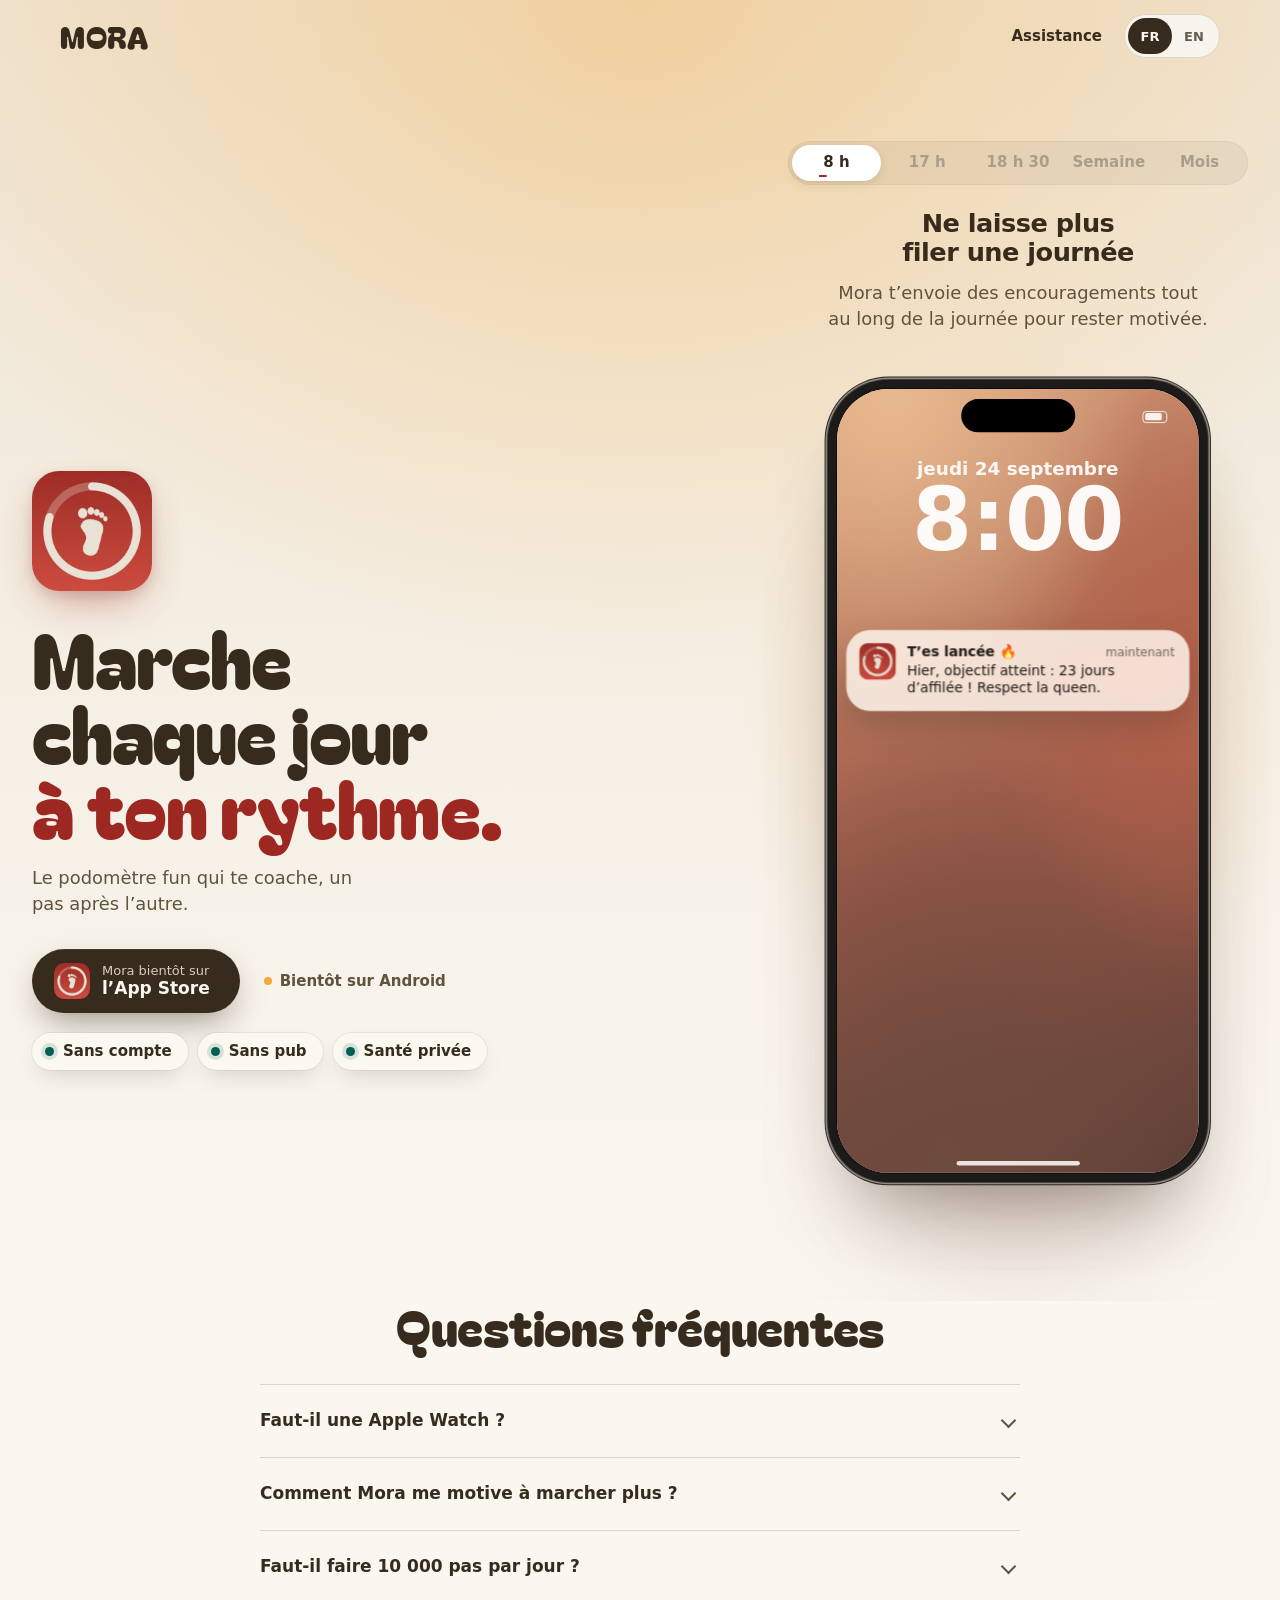
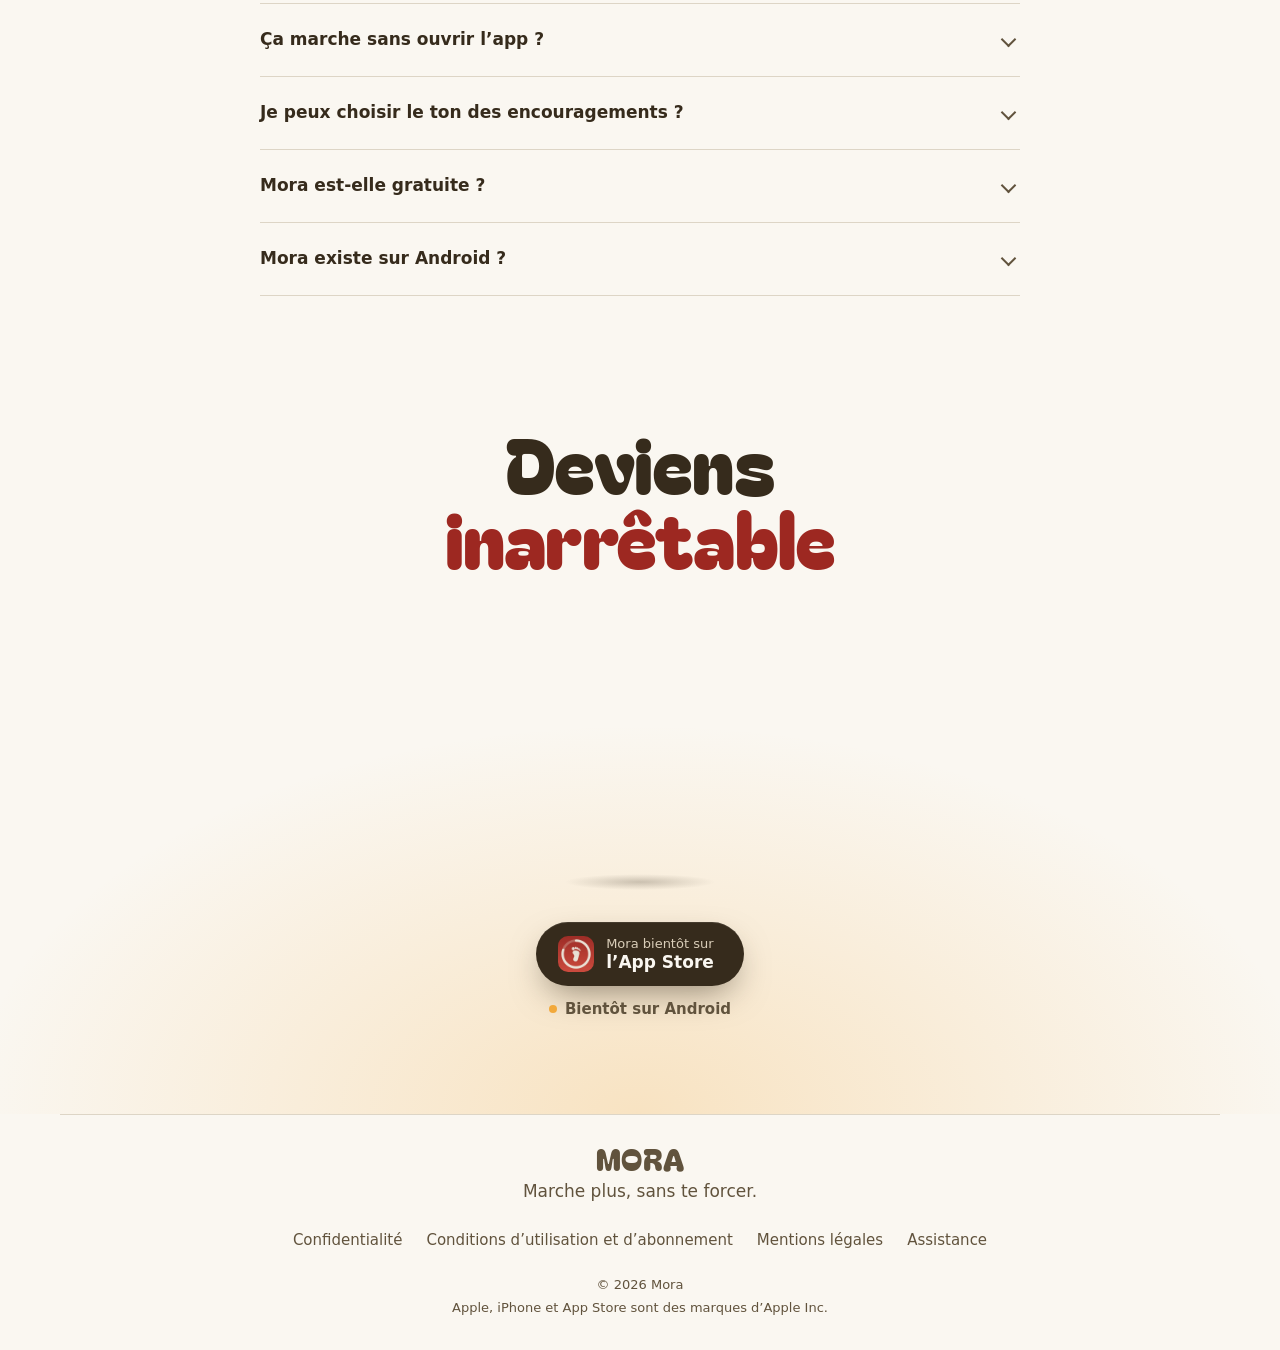
==== commit 3e9ea7c8: "site : l'accueil au niveau des captures App Store, le mot MORA en Bagel (export 43, 01797110)" ====
--- a/index.html
+++ b/index.html
@@ -1,12 +1,13 @@
-<!doctype html><html lang="fr"><head><meta charset="utf-8"><meta name="viewport" content="width=device-width,initial-scale=1"><title>Mora · Podomètre fun et coach de marche sur iPhone</title><meta name="description" content="Mora, le podomètre gamifié pour iPhone : objectif de pas sur mesure, séries, coach fun et widgets pour marcher plus chaque jour. 7 jours gratuits."><link rel="canonical" href="https://moramora.app/"><link rel="alternate" hreflang="fr" href="https://moramora.app/"><link rel="alternate" hreflang="en" href="https://moramora.app/en/"><link rel="alternate" hreflang="x-default" href="https://moramora.app/"><meta name="theme-color" content="#9D2821"><meta property="og:type" content="website"><meta property="og:url" content="https://moramora.app/"><meta property="og:site_name" content="Mora"><meta property="og:title" content="Mora · Le podomètre fun qui te coache"><meta property="og:description" content="Mora, le podomètre gamifié pour iPhone : objectif de pas sur mesure, séries, coach fun et widgets pour marcher plus chaque jour. 7 jours gratuits."><meta property="og:image" content="https://moramora.app/og-image.png"><meta property="og:image:width" content="1200"><meta property="og:image:height" content="630"><meta property="og:locale" content="fr_FR"><meta property="og:locale:alternate" content="en_US"><meta name="twitter:card" content="summary_large_image"><link rel="icon" href="assets/icone-apercu.png"><link rel="apple-touch-icon" href="assets/icone-apercu.png"><script type="application/ld+json">{"@context":"https://schema.org","@graph":[{"@type":"MobileApplication","name":"Mora","alternateName":"Mora podomètre","url":"https://moramora.app/","image":"https://moramora.app/og-image.png","operatingSystem":"iOS","applicationCategory":"HealthApplication","applicationSubCategory":"Podomètre","description":"Mora, le podomètre gamifié pour iPhone : objectif de pas sur mesure, séries, coach fun et widgets pour marcher plus chaque jour. 7 jours gratuits.","featureList":["Podomètre iPhone sans Apple Watch","Objectif de pas quotidien personnalisé","Séries de jours d’affilée","Coach aux tons au choix : Coach sportif, Queen, Scientifique","Widgets écran d’accueil et écran verrouillé","Calendrier des objectifs atteints"],"inLanguage":["fr","en"],"offers":[{"@type":"Offer","name":"Annuel","price":"39.99","priceCurrency":"EUR"},{"@type":"Offer","name":"Mensuel","price":"7.99","priceCurrency":"EUR"}]},{"@type":"WebSite","name":"Mora","url":"https://moramora.app/","inLanguage":"fr"},{"@type":"FAQPage","mainEntity":[{"@type":"Question","name":"Faut-il une Apple Watch ?","acceptedAnswer":{"@type":"Answer","text":"Non. Mora compte tes pas avec ton iPhone, grâce à Santé et Mouvement et forme. Tu n’as rien d’autre à porter."}},{"@type":"Question","name":"Comment Mora me motive à marcher plus ?","acceptedAnswer":{"@type":"Answer","text":"Mora transforme ta marche en jeu : un objectif de pas fait pour toi, une série de jours d’affilée à faire grandir, une fête à chaque objectif atteint et un coach qui t’encourage avec le ton que tu choisis."}},{"@type":"Question","name":"Faut-il faire 10 000 pas par jour ?","acceptedAnswer":{"@type":"Answer","text":"Pas forcément. Tu choisis ton objectif de pas, et tu le changes quand tu veux dans ton profil."}},{"@type":"Question","name":"Ça marche sans ouvrir l’app ?","acceptedAnswer":{"@type":"Answer","text":"Oui. Les widgets d’écran d’accueil et d’écran verrouillé montrent tes pas et ta série, et Mora t’envoie des encouragements au fil de la journée."}},{"@type":"Question","name":"Je peux choisir le ton des encouragements ?","acceptedAnswer":{"@type":"Answer","text":"Oui. Choisis comment Mora te parle : Coach sportif, Queen (ou Boss) ou Scientifique. Dans ton profil, tu règles aussi quels messages tu reçois (le mot du matin, la moitié, le rappel du soir…) et à quelle heure."}},{"@type":"Question","name":"Mora est-elle gratuite ?","acceptedAnswer":{"@type":"Answer","text":"7 jours gratuits, puis 39,99 € par an (soit 3,33 € par mois) ou 7,99 € par mois, sans engagement. Annulable à tout moment."}},{"@type":"Question","name":"Mora existe sur Android ?","acceptedAnswer":{"@type":"Answer","text":"Pas encore. Mora arrive d’abord sur iPhone, Android suivra."}}]}]}</script><script>(()=>{const d=document.documentElement;d.className='l-fr';d.lang='fr';try{localStorage.setItem('mora-site-langue','fr')}catch(e){}d.dataset.etat=new URLSearchParams(location.search).get('etat')==='dispo'?'dispo':'bientot'})()</script><link rel="preload" href="assets/bagel.ttf" as="font" type="font/ttf" crossorigin><link rel="stylesheet" href="site.css"><link rel="stylesheet" href="assets/vitrine.css"><link rel="stylesheet" href="landing.css"></head><body><svg width="0" height="0" style="position:absolute" aria-hidden="true"><defs><symbol id="empreinte" viewBox="0 0 100 140"><path d="M24 58C27 45 35 38 49 38C67 38 83 46 85 58C87 70 82 77 80 87C77 100 75 107 73 115C70 129 62 137 50 136C38 135 29 128 31 114C33 101 39 99 39 88C39 76 29 70 24 58Z"></path><ellipse cx="30" cy="22" rx="12.5" ry="14"></ellipse><ellipse cx="52" cy="16" rx="9" ry="10.5"></ellipse><ellipse cx="68" cy="20" rx="7.8" ry="9.2"></ellipse><ellipse cx="81" cy="27" rx="6.8" ry="8.2"></ellipse><ellipse cx="91" cy="37" rx="5.8" ry="7.2"></ellipse></symbol></defs></svg>
-<header class="entete clair sur-ouv"><div class="cadre nav"><a class="logo" href="index.html"><svg class="logo-svg" viewBox="0 -90 2930 900" role="img" aria-label="Mora"><g fill="currentColor"><path transform="translate(0 0)" d="M134 726 Q82 726 57 695 Q32 664 32 612 L32 146 Q32 70 73.5 34 Q115 -2 173 -2 Q228 -2 266.5 34 Q305 70 323 148 L401 487 L427 487 L505 148 Q523 70 562.5 34 Q602 -2 657 -2 Q715 -2 756.5 34 Q798 70 798 146 L798 612 Q798 664 772.5 695 Q747 726 695 726 Q645 726 618 695 Q591 664 591 612 L591 343 Q591 333 588.5 324.5 Q586 316 575 316 Q566 316 562 324.5 Q558 333 556 343 L518 595 Q511 636 501.5 665.5 Q492 695 472 710.5 Q452 726 414 726 Q377 726 356.5 710.5 Q336 695 326.5 665.5 Q317 636 311 595 L272 343 Q271 333 267 324.5 Q263 316 253 316 Q243 316 240 324.5 Q237 333 237 343 L237 612 Q237 664 210.5 695 Q184 726 134 726 Z"/><path transform="translate(830 0)" d="M355 729 Q248 729 174 682 Q100 635 62 552 Q24 469 24 361 Q24 254 62 170.5 Q100 87 174 39.5 Q248 -8 355 -8 Q462 -8 535.5 39.5 Q609 87 647 170.5 Q685 254 685 361 Q685 469 647 552 Q609 635 535.5 682 Q462 729 355 729 Z M150 345 Q150 376 165 403.5 Q180 431 224 447.5 Q268 464 355 464 Q442 464 485.5 447.5 Q529 431 544 403.5 Q559 376 559 345 Q559 313 544 287.5 Q529 262 485.5 246.5 Q442 231 355 231 Q268 231 224 246.5 Q180 262 165 287.5 Q150 313 150 345 Z"/><path transform="translate(1536 0)" d="M519 726 Q469 726 440 695.5 Q411 665 409 616 Q405 531 366.5 495.5 Q328 460 264 460 L244 460 L244 620 Q244 672 216 699 Q188 726 142 726 Q93 726 65 699 Q37 672 37 620 L37 479 Q37 373 68.5 318 Q100 263 149 239 L144 220 L128 220 Q82 220 55.5 190.5 Q29 161 27 110 Q26 60 54 29 Q82 -2 128 -2 L383 -2 Q490 -2 556 50 Q622 102 622 216 Q622 275 602 314.5 Q582 354 551 375 Q520 396 486 400 L486 413 Q548 428 588.5 479 Q629 530 629 616 Q629 671 599.5 698.5 Q570 726 519 726 Z M239 307 Q239 329 247 336 Q255 343 277 343 L371 343 Q413 343 432 324 Q451 305 451 271 Q451 236 432 217 Q413 198 371 198 L277 198 Q255 198 247 204 Q239 210 239 233 Z"/></g><g fill="var(--accent)" transform="translate(2533.5 362.9) rotate(180) scale(1.24 1) translate(-317.8 -445) scale(6.356)"><path d="M24 58C27 45 35 38 49 38C67 38 83 46 85 58C87 70 82 77 80 87C77 100 75 107 73 115C70 129 62 137 50 136C38 135 29 128 31 114C33 101 39 99 39 88C39 76 29 70 24 58Z"/><ellipse cx="30" cy="22" rx="12.5" ry="14"/><ellipse cx="52" cy="16" rx="9" ry="10.5"/><ellipse cx="68" cy="20" rx="7.8" ry="9.2"/><ellipse cx="81" cy="27" rx="6.8" ry="8.2"/><ellipse cx="91" cy="37" rx="5.8" ry="7.2"/></g></svg></a><div class="nav-d"><a class="nav-lien" href="assistance.html"><span lang="fr">Assistance</span></a><div class="langue" role="group" aria-label="Langue"><a data-l="fr" href="index.html" hreflang="fr" aria-current="page">FR</a><a data-l="en" href="en/index.html" hreflang="en">EN</a></div></div></div></header>
+<!doctype html><html lang="fr"><head><meta charset="utf-8"><meta name="viewport" content="width=device-width,initial-scale=1"><title>Mora · Podomètre fun et coach de marche sur iPhone</title><meta name="description" content="Mora, le podomètre gamifié pour iPhone : objectif de pas sur mesure, séries, coach fun et widgets pour marcher plus chaque jour. 7 jours gratuits."><link rel="canonical" href="https://moramora.app/"><link rel="alternate" hreflang="fr" href="https://moramora.app/"><link rel="alternate" hreflang="en" href="https://moramora.app/en/"><link rel="alternate" hreflang="x-default" href="https://moramora.app/"><meta name="theme-color" content="#9D2821"><meta property="og:type" content="website"><meta property="og:url" content="https://moramora.app/"><meta property="og:site_name" content="Mora"><meta property="og:title" content="Mora · Le podomètre fun qui te coache"><meta property="og:description" content="Mora, le podomètre gamifié pour iPhone : objectif de pas sur mesure, séries, coach fun et widgets pour marcher plus chaque jour. 7 jours gratuits."><meta property="og:image" content="https://moramora.app/og-image.png"><meta property="og:image:width" content="1200"><meta property="og:image:height" content="630"><meta property="og:locale" content="fr_FR"><meta property="og:locale:alternate" content="en_US"><meta name="twitter:card" content="summary_large_image"><link rel="icon" href="assets/icone-apercu.png"><link rel="apple-touch-icon" href="assets/icone-apercu.png"><script type="application/ld+json">{"@context":"https://schema.org","@graph":[{"@type":"MobileApplication","name":"Mora","alternateName":"Mora podomètre","url":"https://moramora.app/","image":"https://moramora.app/og-image.png","operatingSystem":"iOS","applicationCategory":"HealthApplication","applicationSubCategory":"Podomètre","description":"Mora, le podomètre gamifié pour iPhone : objectif de pas sur mesure, séries, coach fun et widgets pour marcher plus chaque jour. 7 jours gratuits.","featureList":["Podomètre iPhone sans Apple Watch","Objectif de pas quotidien personnalisé","Séries de jours d’affilée","Coach aux tons au choix : Coach sportif, Queen, Scientifique","Widgets écran d’accueil et écran verrouillé","Calendrier des objectifs atteints"],"inLanguage":["fr","en"],"offers":[{"@type":"Offer","name":"Annuel","price":"39.99","priceCurrency":"EUR"},{"@type":"Offer","name":"Mensuel","price":"7.99","priceCurrency":"EUR"}]},{"@type":"WebSite","name":"Mora","url":"https://moramora.app/","inLanguage":"fr"},{"@type":"FAQPage","mainEntity":[{"@type":"Question","name":"Faut-il une Apple Watch ?","acceptedAnswer":{"@type":"Answer","text":"Non. Mora compte tes pas avec ton iPhone, grâce à Santé et Mouvement et forme. Tu n’as rien d’autre à porter."}},{"@type":"Question","name":"Comment Mora me motive à marcher plus ?","acceptedAnswer":{"@type":"Answer","text":"Mora transforme ta marche en jeu : un objectif de pas fait pour toi, une série de jours d’affilée à faire grandir, une fête à chaque objectif atteint et un coach qui t’encourage avec le ton que tu choisis."}},{"@type":"Question","name":"Faut-il faire 10 000 pas par jour ?","acceptedAnswer":{"@type":"Answer","text":"Pas forcément. Mora part de ta moyenne actuelle pour te proposer un objectif réaliste, que tu peux changer quand tu veux dans ton profil."}},{"@type":"Question","name":"Ça marche sans ouvrir l’app ?","acceptedAnswer":{"@type":"Answer","text":"Oui. Les widgets d’écran d’accueil et d’écran verrouillé montrent tes pas et ta série, et Mora t’envoie des encouragements au fil de la journée."}},{"@type":"Question","name":"Je peux choisir le ton des encouragements ?","acceptedAnswer":{"@type":"Answer","text":"Oui. Choisis comment Mora te parle : Coach sportif, Queen (ou Boss) ou Scientifique. Dans ton profil, tu règles aussi quels messages tu reçois (le mot du matin, la moitié, le rappel du soir…) et à quelle heure."}},{"@type":"Question","name":"Mora est-elle gratuite ?","acceptedAnswer":{"@type":"Answer","text":"7 jours gratuits, puis 39,99 € par an (soit 3,33 € par mois) ou 7,99 € par mois, sans engagement. Annulable à tout moment."}},{"@type":"Question","name":"Mora existe sur Android ?","acceptedAnswer":{"@type":"Answer","text":"Pas encore. Mora arrive d’abord sur iPhone, Android suivra."}}]}]}</script><script>(()=>{const d=document.documentElement;d.className='l-fr';d.lang='fr';try{localStorage.setItem('mora-site-langue','fr')}catch(e){}d.dataset.etat=new URLSearchParams(location.search).get('etat')==='dispo'?'dispo':'bientot'})()</script><link rel="preload" href="assets/bagel.ttf" as="font" type="font/ttf" crossorigin><link rel="stylesheet" href="site.css"><link rel="stylesheet" href="assets/vitrine.css"><link rel="stylesheet" href="landing.css"></head><body><svg width="0" height="0" style="position:absolute" aria-hidden="true"><defs><symbol id="empreinte" viewBox="0 0 100 140"><path d="M24 58C27 45 35 38 49 38C67 38 83 46 85 58C87 70 82 77 80 87C77 100 75 107 73 115C70 129 62 137 50 136C38 135 29 128 31 114C33 101 39 99 39 88C39 76 29 70 24 58Z"></path><ellipse cx="30" cy="22" rx="12.5" ry="14"></ellipse><ellipse cx="52" cy="16" rx="9" ry="10.5"></ellipse><ellipse cx="68" cy="20" rx="7.8" ry="9.2"></ellipse><ellipse cx="81" cy="27" rx="6.8" ry="8.2"></ellipse><ellipse cx="91" cy="37" rx="5.8" ry="7.2"></ellipse></symbol></defs></svg>
+<header class="entete clair sur-ouv"><div class="cadre nav"><a class="logo" href="index.html"><span class="logo-txt">MORA</span></a><div class="nav-d"><a class="nav-lien" href="assistance.html"><span lang="fr">Assistance</span></a><div class="langue" role="group" aria-label="Langue"><a data-l="fr" href="index.html" hreflang="fr" aria-current="page">FR</a><a data-l="en" href="en/index.html" hreflang="en">EN</a></div></div></div></header>
 <section class="demo" data-screen-label="01 Démo"><div class="cadre demo-g" id="demo">
 <div class="demo-top"><img class="icone-app" src="assets/icone-apercu.webp" alt="Icône de l’app Mora"><span class="badge"><img src="assets/icone-apercu.webp" alt=""><span class="si-bientot"><span lang="fr">Bientôt sur iPhone</span></span><span class="si-dispo"><span lang="fr">Disponible sur iPhone</span></span></span><h1><span lang="fr">Marche chaque jour <em>à ton rythme.</em></span></h1><p class="demo-chapo"><span lang="fr">Le podomètre fun qui te coache, un pas après l’autre.</span></p></div>
 <div class="demo-cta"><span class="store fonce" role="img" aria-label="App Store"><img class="ico" src="assets/icone-apercu.webp" alt=""><span class="si-bientot"><small><span lang="fr">Mora bientôt sur</span></small><span><span lang="fr">l’App Store</span></span></span><span class="si-dispo"><small><span lang="fr">Télécharger Mora sur</span></small><span><span lang="fr">l’App Store</span></span></span></span><span class="android"><i></i><span lang="fr">Bientôt sur Android</span></span></div>
-<div class="demo-vis"><ol class="jr" id="jr"><li class="on"><button type="button" data-i="0"><span lang="fr">8 h</span></button></li><li><button type="button" data-i="1"><span lang="fr">17 h</span></button></li><li><button type="button" data-i="2"><span lang="fr">18 h 30</span></button></li><li><button type="button" data-i="3"><span lang="fr">Semaine</span></button></li><li><button type="button" data-i="4"><span lang="fr">Mois</span></button></li></ol><div class="caps" aria-live="polite"><div class="cap on" data-cap="0"><h2 class="cap-t"><span lang="fr">Ne laisse plus filer une journée</span></h2><p class="cap-x"><span lang="fr">Mora t’envoie des encouragements tout au long de la journée pour rester motivée.</span></p></div><div class="cap" data-cap="1"><h2 class="cap-t"><span lang="fr">Garde ton objectif sous tes yeux</span></h2><p class="cap-x"><span lang="fr">Sans ouvrir l’app, regarde où tu en es grâce aux widgets.</span></p></div><div class="cap" data-cap="2"><h2 class="cap-t"><span lang="fr">Célèbre chaque jour ton objectif atteint</span></h2><p class="cap-x"><span lang="fr">Un pas après l’autre. Un jour après l’autre.</span></p></div><div class="cap" data-cap="3"><h2 class="cap-t"><span lang="fr">Vois ta régularité grandir</span></h2><p class="cap-x"><span lang="fr">Chaque jour validé s’ajoute à ta série de la semaine.</span></p></div><div class="cap" data-cap="4"><h2 class="cap-t"><span lang="fr">Ton mois, jour après jour</span></h2><p class="cap-x"><span lang="fr">Retrouve tous tes objectifs atteints dans le calendrier.</span></p></div></div>
-<div aria-hidden="true"><div class="ph vt"><div class="ph-in" id="ph"><div class="ile"></div><div class="sc h-lock on" data-sc="0"><div class="sb"><span></span><i></i></div><p class="h-date"><span lang="fr">jeudi 24 septembre</span></p><p class="h-hr">8:00</p><div class="nt h-nt" id="nt0"><img src="assets/icone-apercu.webp" alt=""><div><p class="nt-h"><b><span lang="fr">T’es lancée 🔥</span></b><span><span lang="fr">maintenant</span></span></p><p class="x"><span lang="fr">Hier, objectif atteint&nbsp;: 23&nbsp;jours d’affilée&nbsp;! Respect la queen.</span></p></div></div><i class="hb"></i></div><div class="sc sc-home" data-sc="1"><div class="sb"><span>17:00</span><i></i></div><div class="wg-slot"><img class="wg-i on" src="assets/vitrine/widget-semaine-k4.webp" alt=""><span class="wg-serie">23</span></div><div class="apps"><i class="mora"></i><i></i><i></i><i></i></div><div class="dock"><i></i><i></i><i></i><i></i></div><i class="hb"></i></div><div class="sc h-app" data-sc="2"><div class="sb"><span>18:30</span><i></i></div><div class="cel-bulle" id="cel-bulle"><p><span lang="fr"><b>Bravo&nbsp;! T’as dead ça 👌</b> Tu as marché tes <b>7 000 pas</b> aujourd’hui. Félicitations la queen&nbsp;!</span></p></div><div class="cel" id="cel"><img class="cel-img" id="cel-img" src="assets/accueil-g2.webp" alt=""><div class="cel-rond" id="cel-rond"><svg width="189.75" height="189.75" viewBox="0 0 189.75 189.75"><circle cx="94.875" cy="94.875" r="88" fill="none" stroke="var(--line)" stroke-width="14"></circle><circle id="cel-an" cx="94.875" cy="94.875" r="88" fill="none" stroke="var(--accent)" stroke-width="14" stroke-linecap="round" stroke-dasharray="537.1 552.9" transform="rotate(-90 94.875 94.875)"></circle></svg><div class="cel-txt"><span class="cel-a"><span lang="fr">Aujourd’hui</span></span><span class="cel-n" id="cel-n">6 800</span><span class="cel-s"><span lang="fr">sur 7 000 pas</span></span></div></div><div class="cel-bras" id="cel-bras"></div></div><p class="h-serie" id="h-serie"><svg viewBox="0 0 24 24" width="14" height="14"><path d="M12 2c1 4 6 6 6 12a6 6 0 0 1-12 0c0-3 2-5 3-7 1 2 2 3 3 3 0-3-1-5 0-8z"></path></svg><b><span id="h-jours">23</span> <span lang="fr">jours</span></b></p><div class="h-conf" id="h-conf"></div><i class="hb"></i></div><div class="sc h-cal" data-sc="3"><iframe class="cal-f" data-n="1" scrolling="no" tabindex="-1" title=""></iframe></div><div class="sc h-cal" data-sc="4"><iframe class="cal-f" data-n="0" scrolling="no" tabindex="-1" title=""></iframe></div></div></div></div></div>
+<ul class="garanties" aria-label="Garanties"><li><span lang="fr">Sans compte</span></li><li><span lang="fr">Sans pub</span></li><li><span lang="fr">Santé privée</span></li></ul>
+<div class="demo-vis"><ol class="jr" id="jr"><li class="on"><button type="button" data-i="0"><span lang="fr">8 h</span></button></li><li><button type="button" data-i="1"><span lang="fr">17 h</span></button></li><li><button type="button" data-i="2"><span lang="fr">18 h 30</span></button></li><li><button type="button" data-i="3"><span lang="fr">Semaine</span></button></li><li><button type="button" data-i="4"><span lang="fr">Mois</span></button></li></ol><div class="caps" aria-live="polite"><div class="cap on" data-cap="0"><h2 class="cap-t"><span lang="fr">Ne laisse plus filer <em>une journée</em></span></h2><p class="cap-x"><span lang="fr">Mora t’envoie des encouragements tout au long de la journée pour rester motivée.</span></p></div><div class="cap" data-cap="1"><h2 class="cap-t"><span lang="fr">Garde ton objectif <em>sous tes yeux</em></span></h2><p class="cap-x"><span lang="fr">Sans ouvrir l’app, regarde où tu en es grâce aux widgets.</span></p></div><div class="cap" data-cap="2"><h2 class="cap-t"><span lang="fr">Célèbre chaque jour <em>ton objectif atteint</em></span></h2><p class="cap-x"><span lang="fr">Un pas après l’autre. Un jour après l’autre.</span></p></div><div class="cap" data-cap="3"><h2 class="cap-t"><span lang="fr">Vois ta régularité <em>grandir</em></span></h2><p class="cap-x"><span lang="fr">Chaque jour validé s’ajoute à ta série de la semaine.</span></p></div><div class="cap" data-cap="4"><h2 class="cap-t"><span lang="fr">Ton mois, <em>jour après jour</em></span></h2><p class="cap-x"><span lang="fr">Retrouve tous tes objectifs atteints dans le calendrier.</span></p></div></div>
+<div aria-hidden="true"><div class="ph vt"><div class="ph-in" id="ph"><div class="ile"></div><div class="sc h-lock on" data-sc="0"><div class="sb"><span></span><i></i></div><p class="h-date"><span lang="fr">jeudi 24 septembre</span></p><p class="h-hr">8:00</p><div class="nt h-nt" id="nt0"><img src="assets/icone-apercu.webp" alt=""><div><p class="nt-h"><b><span lang="fr">T’es lancée 🔥</span></b><span><span lang="fr">maintenant</span></span></p><p class="x"><span lang="fr">Hier, objectif atteint&nbsp;: 23&nbsp;jours d’affilée&nbsp;! Respect la queen.</span></p></div></div><i class="hb"></i></div><div class="sc sc-home" data-sc="1"><div class="sb"><span>17:00</span><i></i></div><div class="wg-slot"><img class="wg-i on" src="assets/vitrine/widget-semaine-k4.webp" alt=""><span class="wg-serie">23</span></div><div class="apps"><i class="mora"></i><i></i><i></i><i></i></div><div class="dock"><i></i><i></i><i></i><i></i></div><i class="hb"></i></div><div class="sc h-app" data-sc="2"><div class="sb"><span>18:30</span><i></i></div><div class="cel-bulle" id="cel-bulle"><p><span lang="fr"><b>Bravo&nbsp;! T’as dead ça 👌</b> Tu as marché tes <b>7 000 pas</b> aujourd’hui. Félicitations la queen&nbsp;!</span></p></div><div class="cel" id="cel"><img class="cel-img" id="cel-img" src="assets/accueil-g2.webp" alt=""><div class="cel-rond" id="cel-rond"><svg width="189.75" height="189.75" viewBox="0 0 189.75 189.75"><circle cx="94.875" cy="94.875" r="88" fill="none" stroke="var(--line)" stroke-width="14"></circle><circle id="cel-an" cx="94.875" cy="94.875" r="88" fill="none" stroke="var(--accent)" stroke-width="14" stroke-linecap="round" stroke-dasharray="537.1 552.9" transform="rotate(-90 94.875 94.875)"></circle></svg><div class="cel-txt"><span class="cel-a"><span lang="fr">Aujourd’hui</span></span><span class="cel-n" id="cel-n">6 800</span><span class="cel-s"><span lang="fr">sur 7 000 pas</span></span></div></div><div class="cel-bras" id="cel-bras"></div></div><p class="h-serie" id="h-serie"><svg viewBox="0 0 24 24" width="14" height="14"><path d="M12 2c1 4 6 6 6 12a6 6 0 0 1-12 0c0-3 2-5 3-7 1 2 2 3 3 3 0-3-1-5 0-8z"></path></svg><b><span id="h-jours">23</span> <span lang="fr">jours</span></b></p><div class="h-tab"><p class="tb-h"><span lang="fr">Ma marche du jour</span></p><div class="tb" lang="fr"><div class="tb-l"><span class="tb-i">📍</span><span class="tb-c"><span class="tb-t"><span>Distance</span></span><b>5,2&nbsp;km</b></span></div><div class="tb-l"><span class="tb-i">⏱️</span><span class="tb-c"><span class="tb-t"><span>Temps de marche</span></span><b>1&nbsp;h&nbsp;10&nbsp;min</b></span></div><div class="tb-l"><span class="tb-i">🔥</span><span class="tb-c"><span class="tb-t"><span>Énergie dépensée</span><small>Selon Santé</small></span><b>277&nbsp;kcal</b></span></div><div class="tb-l"><span class="tb-i">👟</span><span class="tb-c"><span class="tb-t"><span>Cadence moyenne</span><em><svg viewBox="0 0 24 24" width="11" height="11" fill="none" stroke="currentColor" stroke-width="3" stroke-linecap="round" stroke-linejoin="round"><path d="M5 12.5 10 17 19 7"></path></svg>Marche active</em></span><b>100&nbsp;pas/min</b></span></div><div class="tb-l"><span class="tb-i">⚡</span><span class="tb-c der"><span class="tb-t"><span>Rythme</span></span><b>13’28&nbsp;/km</b></span></div></div></div><div class="h-conf" id="h-conf"></div><i class="hb"></i></div><div class="sc h-cal" data-sc="3"><iframe class="cal-f" data-n="1" scrolling="no" tabindex="-1" title=""></iframe></div><div class="sc h-cal" data-sc="4"><iframe class="cal-f" data-n="0" scrolling="no" tabindex="-1" title=""></iframe></div></div></div></div></div>
 </div></section>
-<section class="faq-site" data-screen-label="03 Questions"><div class="cadre faq-c"><h2 class="faq-titre"><span lang="fr">Questions fréquentes</span></h2><div class="faq-l"><details><summary><span lang="fr">Faut-il une Apple Watch ?</span></summary><p><span lang="fr">Non. Mora compte tes pas avec ton iPhone, grâce à Santé et Mouvement et forme. Tu n’as rien d’autre à porter.</span></p></details><details><summary><span lang="fr">Comment Mora me motive à marcher plus ?</span></summary><p><span lang="fr">Mora transforme ta marche en jeu : un objectif de pas fait pour toi, une série de jours d’affilée à faire grandir, une fête à chaque objectif atteint et un coach qui t’encourage avec le ton que tu choisis.</span></p></details><details><summary><span lang="fr">Faut-il faire 10 000 pas par jour ?</span></summary><p><span lang="fr">Pas forcément. Tu choisis ton objectif de pas, et tu le changes quand tu veux dans ton profil.</span></p></details><details><summary><span lang="fr">Ça marche sans ouvrir l’app ?</span></summary><p><span lang="fr">Oui. Les widgets d’écran d’accueil et d’écran verrouillé montrent tes pas et ta série, et Mora t’envoie des encouragements au fil de la journée.</span></p></details><details><summary><span lang="fr">Je peux choisir le ton des encouragements ?</span></summary><p><span lang="fr">Oui. Choisis comment Mora te parle : Coach sportif, Queen (ou Boss) ou Scientifique. Dans ton profil, tu règles aussi quels messages tu reçois (le mot du matin, la moitié, le rappel du soir…) et à quelle heure.</span></p></details><details><summary><span lang="fr">Mora est-elle gratuite ?</span></summary><p><span lang="fr">7 jours gratuits, puis 39,99 € par an (soit 3,33 € par mois) ou 7,99 € par mois, sans engagement. Annulable à tout moment.</span></p></details><details><summary><span lang="fr">Mora existe sur Android ?</span></summary><p><span lang="fr">Pas encore. Mora arrive d’abord sur iPhone, Android suivra.</span></p></details></div></div></section>
-<section class="fin" data-screen-label="04 Télécharger"><div class="cadre fin-c"><div class="maki-fin" role="img" aria-label="Maki marche"><img src="assets/marche-1.webp" alt=""><img src="assets/marche-2.webp" alt=""><img src="assets/marche-3.webp" alt=""><img src="assets/marche-4.webp" alt=""></div><span class="ombre-site"></span><div class="cta"><span class="store fonce" role="img" aria-label="App Store"><img class="ico" src="assets/icone-apercu.webp" alt=""><span class="si-bientot"><small><span lang="fr">Mora bientôt sur</span></small><span><span lang="fr">l’App Store</span></span></span><span class="si-dispo"><small><span lang="fr">Télécharger Mora sur</span></small><span><span lang="fr">l’App Store</span></span></span></span><span class="android"><i></i><span lang="fr">Bientôt sur Android</span></span></div></div></section>
-<footer class="pied"><div class="cadre"><div><a class="logo" href="index.html"><svg class="logo-svg" viewBox="0 -90 2930 900" role="img" aria-label="Mora"><g fill="currentColor"><path transform="translate(0 0)" d="M134 726 Q82 726 57 695 Q32 664 32 612 L32 146 Q32 70 73.5 34 Q115 -2 173 -2 Q228 -2 266.5 34 Q305 70 323 148 L401 487 L427 487 L505 148 Q523 70 562.5 34 Q602 -2 657 -2 Q715 -2 756.5 34 Q798 70 798 146 L798 612 Q798 664 772.5 695 Q747 726 695 726 Q645 726 618 695 Q591 664 591 612 L591 343 Q591 333 588.5 324.5 Q586 316 575 316 Q566 316 562 324.5 Q558 333 556 343 L518 595 Q511 636 501.5 665.5 Q492 695 472 710.5 Q452 726 414 726 Q377 726 356.5 710.5 Q336 695 326.5 665.5 Q317 636 311 595 L272 343 Q271 333 267 324.5 Q263 316 253 316 Q243 316 240 324.5 Q237 333 237 343 L237 612 Q237 664 210.5 695 Q184 726 134 726 Z"/><path transform="translate(830 0)" d="M355 729 Q248 729 174 682 Q100 635 62 552 Q24 469 24 361 Q24 254 62 170.5 Q100 87 174 39.5 Q248 -8 355 -8 Q462 -8 535.5 39.5 Q609 87 647 170.5 Q685 254 685 361 Q685 469 647 552 Q609 635 535.5 682 Q462 729 355 729 Z M150 345 Q150 376 165 403.5 Q180 431 224 447.5 Q268 464 355 464 Q442 464 485.5 447.5 Q529 431 544 403.5 Q559 376 559 345 Q559 313 544 287.5 Q529 262 485.5 246.5 Q442 231 355 231 Q268 231 224 246.5 Q180 262 165 287.5 Q150 313 150 345 Z"/><path transform="translate(1536 0)" d="M519 726 Q469 726 440 695.5 Q411 665 409 616 Q405 531 366.5 495.5 Q328 460 264 460 L244 460 L244 620 Q244 672 216 699 Q188 726 142 726 Q93 726 65 699 Q37 672 37 620 L37 479 Q37 373 68.5 318 Q100 263 149 239 L144 220 L128 220 Q82 220 55.5 190.5 Q29 161 27 110 Q26 60 54 29 Q82 -2 128 -2 L383 -2 Q490 -2 556 50 Q622 102 622 216 Q622 275 602 314.5 Q582 354 551 375 Q520 396 486 400 L486 413 Q548 428 588.5 479 Q629 530 629 616 Q629 671 599.5 698.5 Q570 726 519 726 Z M239 307 Q239 329 247 336 Q255 343 277 343 L371 343 Q413 343 432 324 Q451 305 451 271 Q451 236 432 217 Q413 198 371 198 L277 198 Q255 198 247 204 Q239 210 239 233 Z"/></g><g fill="var(--accent)" transform="translate(2533.5 362.9) rotate(180) scale(1.24 1) translate(-317.8 -445) scale(6.356)"><path d="M24 58C27 45 35 38 49 38C67 38 83 46 85 58C87 70 82 77 80 87C77 100 75 107 73 115C70 129 62 137 50 136C38 135 29 128 31 114C33 101 39 99 39 88C39 76 29 70 24 58Z"/><ellipse cx="30" cy="22" rx="12.5" ry="14"/><ellipse cx="52" cy="16" rx="9" ry="10.5"/><ellipse cx="68" cy="20" rx="7.8" ry="9.2"/><ellipse cx="81" cy="27" rx="6.8" ry="8.2"/><ellipse cx="91" cy="37" rx="5.8" ry="7.2"/></g></svg></a><p><span lang="fr">Marche plus, sans te forcer.</span></p></div><nav aria-label="Documents"><a href="confidentialite.html"><span lang="fr">Confidentialité</span></a><a href="conditions.html"><span lang="fr">Conditions d’utilisation et d’abonnement</span></a><a href="mentions-legales.html"><span lang="fr">Mentions légales</span></a><a href="assistance.html"><span lang="fr">Assistance</span></a></nav><div class="bas-pied"><span>© 2026 Mora</span><span><span lang="fr">Apple, iPhone et App Store sont des marques d’Apple Inc.</span></span></div></div></footer>
+<section class="faq-site" data-screen-label="03 Questions"><div class="cadre faq-c"><h2 class="faq-titre"><span lang="fr">Questions fréquentes</span></h2><div class="faq-l"><details><summary><span lang="fr">Faut-il une Apple Watch ?</span></summary><p><span lang="fr">Non. Mora compte tes pas avec ton iPhone, grâce à Santé et Mouvement et forme. Tu n’as rien d’autre à porter.</span></p></details><details><summary><span lang="fr">Comment Mora me motive à marcher plus ?</span></summary><p><span lang="fr">Mora transforme ta marche en jeu : un objectif de pas fait pour toi, une série de jours d’affilée à faire grandir, une fête à chaque objectif atteint et un coach qui t’encourage avec le ton que tu choisis.</span></p></details><details><summary><span lang="fr">Faut-il faire 10 000 pas par jour ?</span></summary><p><span lang="fr">Pas forcément. Mora part de ta moyenne actuelle pour te proposer un objectif réaliste, que tu peux changer quand tu veux dans ton profil.</span></p></details><details><summary><span lang="fr">Ça marche sans ouvrir l’app ?</span></summary><p><span lang="fr">Oui. Les widgets d’écran d’accueil et d’écran verrouillé montrent tes pas et ta série, et Mora t’envoie des encouragements au fil de la journée.</span></p></details><details><summary><span lang="fr">Je peux choisir le ton des encouragements ?</span></summary><p><span lang="fr">Oui. Choisis comment Mora te parle : Coach sportif, Queen (ou Boss) ou Scientifique. Dans ton profil, tu règles aussi quels messages tu reçois (le mot du matin, la moitié, le rappel du soir…) et à quelle heure.</span></p></details><details><summary><span lang="fr">Mora est-elle gratuite ?</span></summary><p><span lang="fr">7 jours gratuits, puis 39,99 € par an (soit 3,33 € par mois) ou 7,99 € par mois, sans engagement. Annulable à tout moment.</span></p></details><details><summary><span lang="fr">Mora existe sur Android ?</span></summary><p><span lang="fr">Pas encore. Mora arrive d’abord sur iPhone, Android suivra.</span></p></details></div></div></section>
+<section class="fin" data-screen-label="04 Télécharger"><div class="cadre fin-c"><h2 class="fin-titre"><span lang="fr">Deviens <em>inarrêtable</em></span></h2><div class="maki-fin" role="img" aria-label="Maki marche"><img src="assets/marche-1.webp" alt=""><img src="assets/marche-2.webp" alt=""><img src="assets/marche-3.webp" alt=""><img src="assets/marche-4.webp" alt=""></div><span class="ombre-site"></span><div class="cta"><span class="store fonce" role="img" aria-label="App Store"><img class="ico" src="assets/icone-apercu.webp" alt=""><span class="si-bientot"><small><span lang="fr">Mora bientôt sur</span></small><span><span lang="fr">l’App Store</span></span></span><span class="si-dispo"><small><span lang="fr">Télécharger Mora sur</span></small><span><span lang="fr">l’App Store</span></span></span></span><span class="android"><i></i><span lang="fr">Bientôt sur Android</span></span></div></div></section>
+<footer class="pied"><div class="cadre"><div><a class="logo" href="index.html"><span class="logo-txt">MORA</span></a><p><span lang="fr">Marche plus, sans te forcer.</span></p></div><nav aria-label="Documents"><a href="confidentialite.html"><span lang="fr">Confidentialité</span></a><a href="conditions.html"><span lang="fr">Conditions d’utilisation et d’abonnement</span></a><a href="mentions-legales.html"><span lang="fr">Mentions légales</span></a><a href="assistance.html"><span lang="fr">Assistance</span></a></nav><div class="bas-pied"><span>© 2026 Mora</span><span><span lang="fr">Apple, iPhone et App Store sont des marques d’Apple Inc.</span></span></div></div></footer>
 <script src="landing.js"></script></body></html>
--- a/site.css
+++ b/site.css
@@ -42,7 +42,7 @@
 /* pied */
 .pied{background:var(--creme);padding:0 0 40px;color:var(--text2)}
 .pied .cadre{display:flex;flex-direction:column;align-items:center;gap:14px;padding-top:28px;border-top:1px solid var(--line);text-align:center}
-.pied .cadre>div:first-child{display:none}
+
 .pied nav{display:flex;flex-wrap:wrap;justify-content:center;gap:0 24px}
 .pied nav a{min-height:44px;display:flex;align-items:center;font:500 14px var(--sf);color:var(--text2)}
 .pied nav a:hover,.pied nav a.ici{color:var(--accent)}
@@ -226,6 +226,8 @@
 .jeu-consigne{flex-basis:100%;font:600 15px var(--sf-rond);color:var(--accent)}
 .jeu .voix-choix{margin:0;justify-content:flex-start;gap:16px}
 .jeu .voix-choix img{width:76px;height:76px}
+.son{display:flex;align-items:center;gap:8px;min-height:44px;padding:0 16px;margin-bottom:26px;border-radius:22px;border:1px solid var(--line);background:var(--surface);color:var(--text2);font:600 14px var(--sf-rond);cursor:pointer}
+.son .onde{opacity:0;transition:opacity .2s}.son.on{color:var(--text);border-color:var(--text)}.son.on .onde{opacity:1}
 .jeu-cta{grid-area:cta;align-items:flex-start;margin-top:36px}
 .jeu-tel{grid-area:tel;display:flex;flex-direction:column;align-items:center;gap:20px}
 .verrou{position:absolute;inset:0;z-index:2;display:flex;flex-direction:column;align-items:center;padding-top:96px;color:#FAF4EA;background:radial-gradient(90% 55% at 50% 15%,#B8402F,transparent 70%),linear-gradient(180deg,#7E1F1A,#2A1A14);transition:transform .55s cubic-bezier(.6,0,.3,1)}
@@ -238,7 +240,7 @@
 .vitre .notif-ios.part{opacity:0;transform:translateY(-240px) scale(.9);transition:transform .55s cubic-bezier(.6,0,.3,1),opacity .4s .15s}
 .rejouer{display:flex;align-items:center;gap:8px;min-height:44px;padding:0 18px;border:0;border-radius:22px;background:transparent;color:var(--text2);font:600 14px var(--sf-rond);cursor:pointer}
 .rejouer:hover{background:var(--surface);color:var(--text)}
-@media (max-width:900px){.jeu{text-align:center}.jeu-g{grid-template-columns:1fr;grid-template-areas:"titre" "tel" "choix" "cta";grid-template-rows:auto;padding-top:104px}.jeu-titre{align-items:center}.jeu h1,.jeu .chapo{margin:0 auto}.jeu-tel{margin-top:40px}.jeu-choix{justify-content:center;margin-top:24px}.jeu .voix-choix{justify-content:center}.jeu-cta{align-items:center}}
+@media (max-width:900px){.jeu{text-align:center}.jeu-g{grid-template-columns:1fr;grid-template-areas:"titre" "tel" "choix" "cta";grid-template-rows:auto;padding-top:104px}.jeu-titre{align-items:center}.jeu h1,.jeu .chapo{margin:0 auto}.jeu-tel{margin-top:40px}.jeu-choix{justify-content:center;margin-top:24px}.jeu .voix-choix{justify-content:center}.jeu-cta{align-items:center}.son{margin-bottom:0}}
 
 /* landing v5 · défi */
 .jeu-g{grid-template-areas:". tel" "titre tel" "jeu tel" ". tel";grid-template-rows:1fr auto auto 1fr;min-height:100svh;padding-bottom:24px;align-items:start}
@@ -248,6 +250,8 @@
 .jeu-g[data-phase=fete] .gagne{opacity:1;transform:none;pointer-events:auto}
 .defi-haut{display:flex;justify-content:space-between;align-items:center}
 .defi-etiq{font:600 14px var(--sf-rond);color:var(--accent);letter-spacing:.01em}
+.muet{width:44px;height:44px;margin:-10px -10px -10px 0;border:0;border-radius:50%;background:transparent;color:var(--text2);cursor:pointer;display:flex;align-items:center;justify-content:center}
+.muet:hover{background:rgba(255,255,255,.7)}.muet .barre{display:none}.muet.coupe .onde{display:none}.muet.coupe .barre{display:block}
 .compteur{display:flex;align-items:baseline;gap:10px;margin-top:6px}
 .compteur>span{font:700 clamp(64px,7vw,88px)/1 var(--sf-rond);letter-spacing:-.03em;font-variant-numeric:tabular-nums;color:var(--text);display:inline-block;transform-origin:left 80%}
 .compteur small{font:600 17px var(--sf-rond);color:var(--text2)}
@@ -310,4 +314,4 @@
 .maki-f{position:relative;transform-origin:50% 100%}.maki-m .maki-f img{display:block;width:100%;height:auto;margin:0;visibility:hidden;animation:none}.maki-m .maki-f img:not(:first-child){position:absolute;left:0;bottom:0}.maki-m .maki-f img.on{visibility:visible}.maki-m .maki-f img.joie{margin-bottom:-14px}
 
 .langue a{display:inline-flex;align-items:center;justify-content:center;text-decoration:none}
-.logo{display:inline-flex;align-items:center}.logo-svg{display:block;height:30px;width:auto;overflow:visible}
+.logo{display:inline-flex;align-items:center}.logo-svg{display:block;height:30px;width:auto;overflow:visible}.logo-txt{display:block;font:30px/1 "Bagel",var(--sf-rond);letter-spacing:.02em;color:inherit}
--- a/landing.css
+++ b/landing.css
@@ -70,12 +70,13 @@
 @media (max-width:1000px){.demo .cadre{width:min(1240px,100% - 40px)}}
 @media (max-width:420px){.demo h1{font-size:44px}.demo-chapo{font-size:18px}.jr button{font-size:13px;padding:10px 2px 11px}.cap-t{font-size:19px}.cap-x{font-size:15px}.caps{height:92px}.badge{font-size:14px}}
 
+.son-demo{all:unset;box-sizing:border-box;display:inline-flex;align-items:center;gap:8px;min-height:44px;margin-top:20px;padding:0 18px 0 14px;border-radius:22px;border:1px solid var(--line);background:var(--surface);color:var(--text2);font:600 15px/1 var(--sf-rond);cursor:pointer;transition:color .2s,border-color .2s}.son-demo:hover{color:var(--text)}.son-demo:focus-visible{outline:2px solid var(--accent);outline-offset:2px}.son-demo .onde{opacity:0;transition:opacity .2s}.son-demo .s-on{display:none}.son-demo.on{color:var(--text);border-color:var(--text)}.son-demo.on .onde{opacity:1}.son-demo.on .s-on{display:inline}.son-demo.on .s-off{display:none}
 .vt .h-nt .nt-h{align-items:baseline;gap:8px}.vt .h-nt .nt-h b{min-width:0;overflow:hidden;text-overflow:ellipsis;font:600 15px/1.3 -apple-system,BlinkMacSystemFont,system-ui,sans-serif;color:#1d1813}.vt .h-nt .nt-h>span{flex:none;font:400 13px -apple-system,BlinkMacSystemFont,system-ui,sans-serif}.vt .h-nt .x{margin-top:1px}
 .faq-site{padding:72px 0 0}.faq-c{width:min(680px,100% - 40px)}.faq-titre{font:clamp(32px,3.6vw,44px)/1.05 "Bagel",var(--sf-rond);text-align:center;margin-bottom:28px}.faq-l{border-top:1px solid var(--line)}.faq-l details{border-bottom:1px solid var(--line)}.faq-l summary{list-style:none;cursor:pointer;position:relative;min-height:60px;display:flex;align-items:center;padding:16px 40px 16px 0;font:600 17px/1.35 var(--sf-rond);color:var(--text)}.faq-l summary::-webkit-details-marker{display:none}.faq-l summary::after{content:"";position:absolute;right:6px;top:50%;width:9px;height:9px;margin-top:-6px;border-right:2px solid var(--text2);border-bottom:2px solid var(--text2);transform:rotate(45deg);transition:transform .2s}.faq-l details[open] summary::after{transform:rotate(225deg);margin-top:-1px}.faq-l summary:hover{color:var(--accent)}.faq-l summary:focus-visible{outline:2px solid var(--accent);outline-offset:2px}.faq-l p{padding:0 40px 20px 0;font:400 16px/1.5 var(--sf);color:var(--text2);text-wrap:pretty}
 @media (max-width:420px){.faq-site{padding-top:56px}.faq-l summary{font-size:16px}.faq-l p{font-size:15px}}
 .badge{white-space:nowrap;height:auto;min-height:34px}
 /* ?cap=N : écran seul, figé, pour les captures App Store (ecrans/70-appstore-planche.html) */
-.capture body{background:transparent!important;overflow:hidden!important}.capture .entete,.capture .demo-top,.capture .demo-cta,.capture .jr,.capture .caps,.capture section:not(.demo),.capture .pied{display:none!important}.capture .demo .ph{--s:1!important;position:fixed!important;left:0!important;top:0!important;margin:0!important}.capture .vt .ph-in{border-radius:0!important;box-shadow:none!important}.capture .vt .ile{display:none}.capture .nt-h b{overflow:visible!important;text-overflow:clip!important}
+.capture body{background:transparent!important;overflow:hidden!important}.capture .entete,.capture .demo-top,.capture .demo-cta,.capture .jr,.capture .caps,.capture .son-demo,.capture section:not(.demo),.capture .pied{display:none!important}.capture .demo .ph{--s:1!important;position:fixed!important;left:0!important;top:0!important;margin:0!important}.capture .vt .ph-in{border-radius:0!important;box-shadow:none!important}.capture .vt .ile{display:none}.capture .nt-h b{overflow:visible!important;text-overflow:clip!important}
 
 /* hero 2 colonnes sur ordi, empilé centré sur mobile */
 .demo h1{font-size:clamp(38px,4.4vw,64px)}
@@ -87,3 +88,121 @@
 }
 @media (max-width:1000px){.demo h1{font-size:clamp(34px,7vw,52px)}}
 @media (max-width:420px){.demo h1{font-size:36px}}
+
+/* v9 · niveau App Store : dégradé ambré des captures, grands titres Bagel, iPhone titane, garanties */
+.demo{background:radial-gradient(80% 900px at 50% 0%,rgba(242,169,59,.34),rgba(242,169,59,0) 75%),linear-gradient(180deg,#EFE4D2 0,#F7F2E9 900px,#FAF7F1 100%)}
+.demo-g,.demo-g:is(*){grid-template-columns:minmax(0,1fr)!important;grid-template-areas:"top" "cta" "gar" "vis"!important;justify-items:center!important;text-align:center!important;padding:150px 0 200px!important}
+.demo-top{align-items:center!important;align-self:auto!important}.demo .icone-app,.demo h1,.demo-chapo{margin-inline:auto!important}.demo-cta{justify-content:center!important;align-self:auto!important;margin-top:40px}
+.demo .badge{display:none}
+.demo .icone-app{width:120px;height:120px;border-radius:27px;margin-bottom:8px}
+.demo h1{margin-top:28px;font:clamp(48px,8.4vw,124px)/.96 "Bagel",var(--sf-rond)!important;letter-spacing:-.012em;max-width:11ch!important;color:var(--text)}
+.demo-chapo{margin-top:26px;font:500 clamp(19px,1.7vw,24px)/1.4 var(--sf-rond)!important;color:var(--text2);max-width:30ch!important}
+.store.fonce{min-height:64px;padding:8px 30px 8px 22px;box-shadow:0 1px 0 rgba(255,255,255,.08) inset,0 14px 34px -10px rgba(54,43,28,.55)}
+.garanties{grid-area:gar;list-style:none;display:flex;flex-wrap:wrap;justify-content:center;gap:10px;margin-top:28px}
+.garanties li{display:flex;align-items:center;gap:9px;padding:11px 16px 11px 13px;border-radius:999px;background:#FBF8F2;font:700 15px/1 var(--sf-rond);color:var(--text);white-space:nowrap;box-shadow:0 0 0 1px rgba(54,43,28,.06),0 10px 24px -8px rgba(54,43,28,.22)}
+.garanties li::before{content:"";flex:none;width:9px;height:9px;border-radius:50%;background:var(--election);box-shadow:0 0 0 4px rgba(0,95,83,.15)}
+.demo-vis{width:min(980px,100%)!important;margin-top:136px!important}
+.demo-vis:before{left:-10%;right:-10%;top:20%;bottom:8%;background:radial-gradient(closest-side,rgba(242,169,59,.26),rgba(242,169,59,0))}
+.jr{width:min(540px,100%);margin-bottom:48px}
+.caps{display:grid;height:auto!important;margin-bottom:64px}
+.cap{position:relative;inset:auto;grid-area:1/1;gap:0;justify-content:flex-start}
+.cap-t{font:clamp(36px,5.4vw,72px)/1 "Bagel",var(--sf-rond)!important;letter-spacing:-.01em;color:var(--text);max-width:14ch;text-wrap:balance}
+.cap-t em,.fin-titre em{font-style:normal;color:var(--accent)}
+.cap-x{margin-top:18px;font:500 clamp(17px,1.5vw,21px)/1.4 var(--sf-rond)!important;color:var(--text2);max-width:34ch!important}
+.demo .ph{--s:.92}
+.demo .ph-in{box-shadow:0 0 0 1px rgba(0,0,0,.5),0 0 0 10px #1D1B19,0 0 0 11px #4A4642,0 0 0 12.5px #8E8780,0 0 0 13.5px #2A2724,0 50px 80px -24px rgba(54,43,28,.42),0 120px 160px -60px rgba(110,40,30,.28)}
+.faq-site{padding:136px 0 0}.faq-titre{font:clamp(40px,5.4vw,72px)/1 "Bagel",var(--sf-rond)!important;margin-bottom:48px}.faq-c{width:min(760px,100% - 40px)}
+.faq-l summary{min-height:72px;font-size:19px}.faq-l p{font-size:17px}
+.fin{padding:150px 0 110px;background:radial-gradient(70% 520px at 50% 100%,rgba(242,169,59,.26),rgba(242,169,59,0) 75%)}
+.fin-titre{font:clamp(48px,8vw,116px)/.96 "Bagel",var(--sf-rond);letter-spacing:-.012em;text-align:center;max-width:10ch;text-wrap:balance}
+.maki-fin{height:280px;margin-top:40px;filter:drop-shadow(0 14px 22px rgba(54,43,28,.18))}
+.ombre-site{width:150px;height:16px}
+.fin-c .cta{margin-top:40px}
+@media (max-width:1000px){.demo-g{padding:112px 0 80px!important}.demo-cta{display:flex!important;margin-top:32px}.demo-vis{margin-top:88px!important}.demo .ph{--s:.78}.caps{margin-bottom:44px}.jr{margin-bottom:32px}.faq-site{padding-top:96px}.fin{padding:104px 0 88px}.maki-fin{height:220px}}
+@media (max-width:420px){.demo h1{font-size:46px!important}.demo .icone-app{width:96px;height:96px;border-radius:22px}.demo .ph{--s:.7}.garanties{gap:6px}.garanties li{font-size:13px;padding:9px 12px 9px 10px;gap:7px}.cap-t{font-size:34px!important}.cap-x{font-size:16px!important}.store.fonce{min-height:58px}}
+
+/* 18 h 30 · tableau « Ma marche du jour » sous la série (valeurs de la capture App Store 05) */
+.cel{left:87px;transform:scale(1.15)}.h-serie{top:508px}
+.h-tab{position:absolute;left:16px;right:16px;top:560px;display:flex;flex-direction:column;gap:8px;z-index:1}
+.tb-h{padding:0 4px;font:700 12px var(--sf-rond);color:var(--text2);text-transform:uppercase;letter-spacing:.06em}
+.tb{border-radius:22px;background:var(--surface);box-shadow:var(--ombre);padding:4px 0}
+.tb-l{display:flex;align-items:center;gap:10px;padding:0 14px}
+.tb-i{flex:none;width:24px;text-align:center;font:19px/1 "Apple Color Emoji","Segoe UI Emoji",sans-serif}
+.tb-c{flex:1;min-width:0;display:flex;align-items:center;gap:8px;min-height:47px;box-shadow:inset 0 -1px 0 var(--line)}.tb-c.der{box-shadow:none}
+.tb-t{flex:1;min-width:0;display:flex;flex-direction:column;align-items:flex-start;gap:2px}.tb-t>span{font:600 14px/1.2 var(--sf-rond);color:var(--text)}.tb-t small{display:block;font:500 12px/1.2 var(--sf-rond);color:var(--text2);white-space:nowrap}
+.tb-t em{display:flex;align-items:center;gap:3px;padding:1px 7px 1px 5px;border-radius:999px;background:var(--accent);font:normal 700 11px/15px var(--sf-rond);color:var(--surface);white-space:nowrap}
+.tb-c>b{font:700 16px/1 var(--sf-rond);font-variant-numeric:tabular-nums;color:var(--text);white-space:nowrap}
+
+/* ordi : texte à gauche, iPhone à droite */
+@media (min-width:1001px){
+.demo-g,.demo-g:is(*){grid-template-columns:minmax(0,1fr) auto!important;grid-template-areas:"top vis" "cta vis" "gar vis"!important;grid-template-rows:1fr auto 1fr;column-gap:80px;align-items:start;justify-items:start!important;text-align:left!important;padding:150px 0 160px!important}
+.demo-top{align-items:flex-start!important;align-self:end!important}.demo .icone-app,.demo h1,.demo-chapo{margin-inline:0!important}
+.demo h1{font-size:clamp(56px,6.4vw,104px)!important}
+.demo-cta{justify-content:flex-start!important;align-self:start!important}.garanties{justify-content:flex-start;align-self:start}
+.demo-vis{width:460px!important;margin-top:0!important}
+.jr{margin-bottom:28px}.caps{margin-bottom:28px}
+.cap-t{font-size:34px!important}.cap-x{font-size:17px!important;margin-top:10px}
+}
+
+/* légendes de la démo : SF Rounded (pas Bagel, réservé au titre du haut) */
+.cap-t{font:700 clamp(26px,3vw,40px)/1.12 var(--sf-rond)!important;letter-spacing:-.02em}
+@media (min-width:1001px){.cap-t{font-size:28px!important}}
+@media (max-width:420px){.cap-t{font-size:24px!important}}
+.cap-t em{color:inherit}
+
+/* v10 · espacements globaux : une échelle unique (8 · 12 · 20 · 32 · 48 · section), mobile et ordi */
+:root{--e-sec:clamp(88px,10vw,144px);--e-haut:clamp(104px,11vw,148px)}
+.demo-g,.demo-g:is(*){padding:var(--e-haut) 0 var(--e-sec)!important}
+.demo .icone-app{margin-bottom:0}
+.demo h1{margin-top:28px!important}
+.demo-chapo{margin-top:20px!important}
+.demo-cta{margin-top:32px!important;gap:12px 24px}
+.android{white-space:nowrap}
+.garanties{margin-top:20px!important}
+.demo-vis{margin-top:72px!important}
+.jr{margin-bottom:32px!important}
+.cap-x{margin-top:12px!important}
+.caps{margin-bottom:40px!important}
+.faq-site{padding:0!important}
+.faq-titre{margin-bottom:32px!important}
+.fin{padding:var(--e-sec) 0 calc(var(--e-sec) * .75)!important}
+.maki-fin{margin-top:32px!important}
+.fin-c .cta{margin-top:32px!important}
+.pied{padding-bottom:32px}
+@media (min-width:1001px){
+.demo-g,.demo-g:is(*){grid-template-rows:auto auto 1fr!important;column-gap:clamp(56px,7vw,112px)!important;align-items:start!important}
+.demo-top{align-self:start!important;padding-top:56px}
+.demo-vis{margin-top:0!important}
+.jr{margin-bottom:24px!important}.caps{margin-bottom:28px!important}
+}
+@media (max-width:1000px){.demo-vis{margin-top:64px!important}}
+@media (max-width:600px){
+:root{--e-sec:80px;--e-haut:96px}
+.demo h1{margin-top:20px!important}.demo-chapo{margin-top:16px!important}.demo-cta{margin-top:28px!important;flex-direction:column}
+.garanties{margin-top:16px!important}.demo-vis{margin-top:56px!important}
+.jr{margin-bottom:24px!important}.caps{margin-bottom:32px!important}
+.faq-titre{margin-bottom:24px!important}.maki-fin{margin-top:24px!important;height:200px}.fin-c .cta{margin-top:24px!important}
+}
+/* le bloc gauche centré sur l'iPhone (décision de Prisca du 2026-10-16) : la première rangée réserve la frise et la légende, qui ont des hauteurs fixes */
+@media (min-width:1001px){.demo-g,.demo-g:is(*){grid-template-areas:". vis" ". vis" "top vis" "cta vis" "gar vis" ". vis"!important;grid-template-rows:227px 1fr auto auto auto 1fr!important}.demo-top{padding-top:0}}
+.garanties{max-width:100%}
+
+/* v11 · échelle typographique unique (mobile → ordi)
+   Affiche  Bagel   44 → 88  : titre du haut, titre de fin
+   Section  Bagel   34 → 52  : Questions fréquentes
+   Titre 3  Rounded 700 24 → 28 : légendes de la démo
+   Chapô    Rounded 500 17 → 19 : chapô, texte des légendes
+   Corps    17 : questions (Rounded 600), réponses (SF 400)
+   Interface Rounded 600–700 15 : nav, frise, garanties, Android, liens du pied
+   Note     13 : langue, « Télécharger Mora sur », mentions */
+:root{--t-affiche:clamp(44px,6vw,88px);--t-section:clamp(34px,3.8vw,52px);--t-titre3:clamp(24px,2vw,28px);--t-chapo:clamp(17px,1.4vw,19px)}
+.demo h1,.fin-titre{font:var(--t-affiche)/.98 "Bagel",var(--sf-rond)!important;letter-spacing:-.01em}
+.faq-titre{font:var(--t-section)/1.05 "Bagel",var(--sf-rond)!important;letter-spacing:-.005em}
+.cap-t,.cap-t:is(*){font:700 var(--t-titre3)/1.15 var(--sf-rond)!important;letter-spacing:-.02em}
+.demo-chapo,.cap-x{font:500 var(--t-chapo)/1.45 var(--sf-rond)!important}
+.faq-l summary{font:600 17px/1.35 var(--sf-rond)!important}.faq-l p{font:400 17px/1.5 var(--sf)!important}
+.nav-lien,.jr button,.garanties li,.android,.pied nav a{font-size:15px!important}
+.jr button{font-weight:600}.garanties li{font-weight:600}.pied nav a{font-weight:500}
+.langue a,.langue button,.store small,.pied .bas-pied{font-size:13px!important}
+.store{font-size:17px!important}
+@media (max-width:420px){.demo h1{font-size:40px!important}.fin-titre{font-size:44px!important}.garanties li{font-size:13px!important}.jr button{font-size:13px!important}}
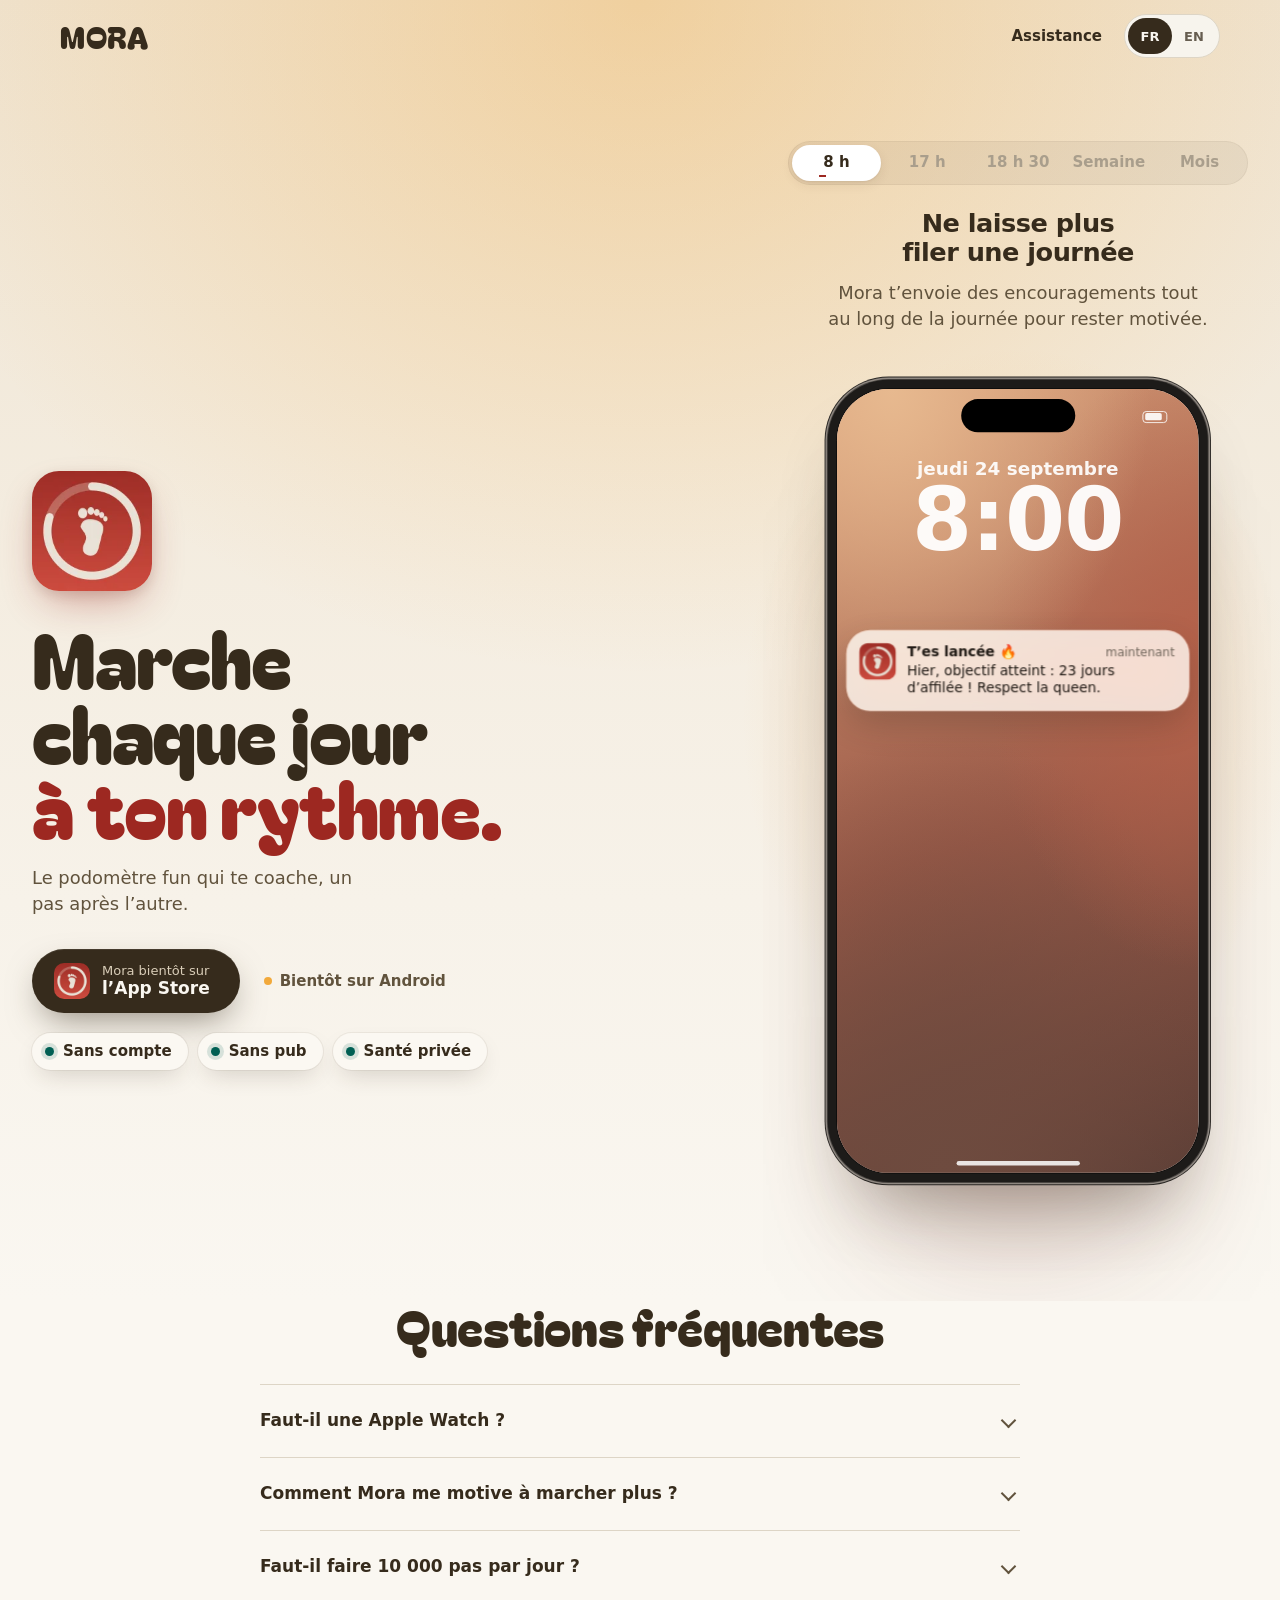
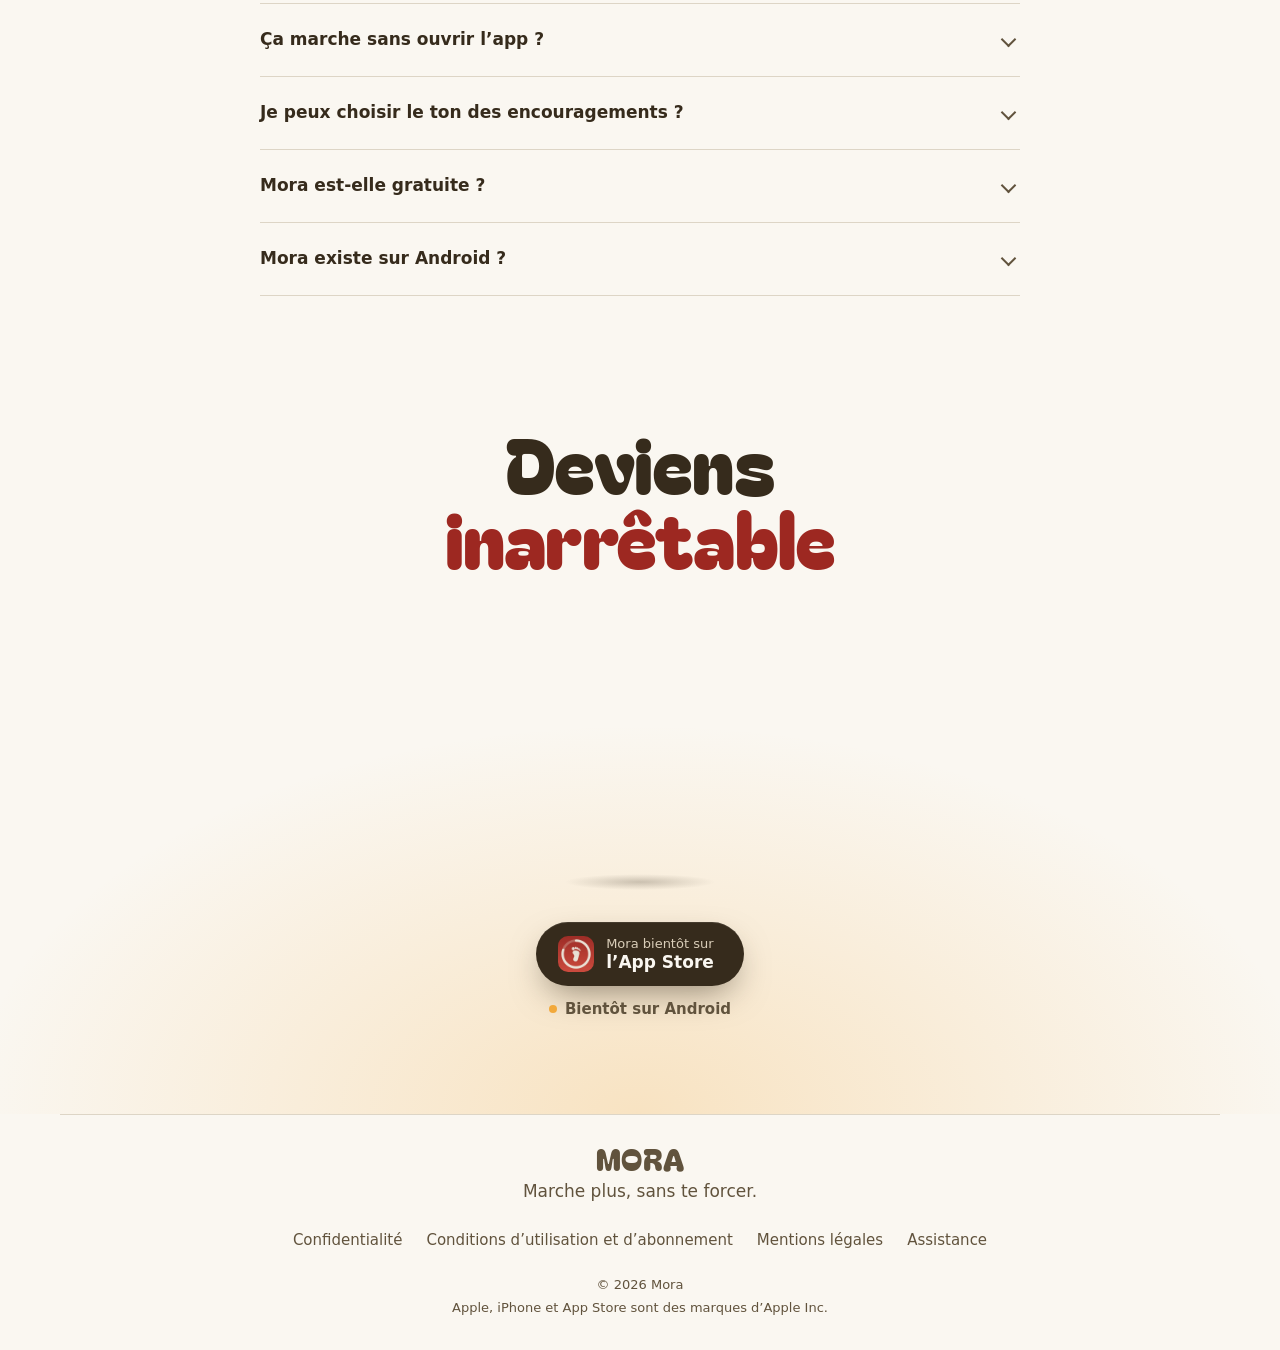
==== commit 4d8af8dd: "site : « Selon Santé » retiré sous Énergie dépensée, comme dans l'app (2026-10-17)" ====
--- a/index.html
+++ b/index.html
@@ -5,7 +5,7 @@
 <div class="demo-cta"><span class="store fonce" role="img" aria-label="App Store"><img class="ico" src="assets/icone-apercu.webp" alt=""><span class="si-bientot"><small><span lang="fr">Mora bientôt sur</span></small><span><span lang="fr">l’App Store</span></span></span><span class="si-dispo"><small><span lang="fr">Télécharger Mora sur</span></small><span><span lang="fr">l’App Store</span></span></span></span><span class="android"><i></i><span lang="fr">Bientôt sur Android</span></span></div>
 <ul class="garanties" aria-label="Garanties"><li><span lang="fr">Sans compte</span></li><li><span lang="fr">Sans pub</span></li><li><span lang="fr">Santé privée</span></li></ul>
 <div class="demo-vis"><ol class="jr" id="jr"><li class="on"><button type="button" data-i="0"><span lang="fr">8 h</span></button></li><li><button type="button" data-i="1"><span lang="fr">17 h</span></button></li><li><button type="button" data-i="2"><span lang="fr">18 h 30</span></button></li><li><button type="button" data-i="3"><span lang="fr">Semaine</span></button></li><li><button type="button" data-i="4"><span lang="fr">Mois</span></button></li></ol><div class="caps" aria-live="polite"><div class="cap on" data-cap="0"><h2 class="cap-t"><span lang="fr">Ne laisse plus filer <em>une journée</em></span></h2><p class="cap-x"><span lang="fr">Mora t’envoie des encouragements tout au long de la journée pour rester motivée.</span></p></div><div class="cap" data-cap="1"><h2 class="cap-t"><span lang="fr">Garde ton objectif <em>sous tes yeux</em></span></h2><p class="cap-x"><span lang="fr">Sans ouvrir l’app, regarde où tu en es grâce aux widgets.</span></p></div><div class="cap" data-cap="2"><h2 class="cap-t"><span lang="fr">Célèbre chaque jour <em>ton objectif atteint</em></span></h2><p class="cap-x"><span lang="fr">Un pas après l’autre. Un jour après l’autre.</span></p></div><div class="cap" data-cap="3"><h2 class="cap-t"><span lang="fr">Vois ta régularité <em>grandir</em></span></h2><p class="cap-x"><span lang="fr">Chaque jour validé s’ajoute à ta série de la semaine.</span></p></div><div class="cap" data-cap="4"><h2 class="cap-t"><span lang="fr">Ton mois, <em>jour après jour</em></span></h2><p class="cap-x"><span lang="fr">Retrouve tous tes objectifs atteints dans le calendrier.</span></p></div></div>
-<div aria-hidden="true"><div class="ph vt"><div class="ph-in" id="ph"><div class="ile"></div><div class="sc h-lock on" data-sc="0"><div class="sb"><span></span><i></i></div><p class="h-date"><span lang="fr">jeudi 24 septembre</span></p><p class="h-hr">8:00</p><div class="nt h-nt" id="nt0"><img src="assets/icone-apercu.webp" alt=""><div><p class="nt-h"><b><span lang="fr">T’es lancée 🔥</span></b><span><span lang="fr">maintenant</span></span></p><p class="x"><span lang="fr">Hier, objectif atteint&nbsp;: 23&nbsp;jours d’affilée&nbsp;! Respect la queen.</span></p></div></div><i class="hb"></i></div><div class="sc sc-home" data-sc="1"><div class="sb"><span>17:00</span><i></i></div><div class="wg-slot"><img class="wg-i on" src="assets/vitrine/widget-semaine-k4.webp" alt=""><span class="wg-serie">23</span></div><div class="apps"><i class="mora"></i><i></i><i></i><i></i></div><div class="dock"><i></i><i></i><i></i><i></i></div><i class="hb"></i></div><div class="sc h-app" data-sc="2"><div class="sb"><span>18:30</span><i></i></div><div class="cel-bulle" id="cel-bulle"><p><span lang="fr"><b>Bravo&nbsp;! T’as dead ça 👌</b> Tu as marché tes <b>7 000 pas</b> aujourd’hui. Félicitations la queen&nbsp;!</span></p></div><div class="cel" id="cel"><img class="cel-img" id="cel-img" src="assets/accueil-g2.webp" alt=""><div class="cel-rond" id="cel-rond"><svg width="189.75" height="189.75" viewBox="0 0 189.75 189.75"><circle cx="94.875" cy="94.875" r="88" fill="none" stroke="var(--line)" stroke-width="14"></circle><circle id="cel-an" cx="94.875" cy="94.875" r="88" fill="none" stroke="var(--accent)" stroke-width="14" stroke-linecap="round" stroke-dasharray="537.1 552.9" transform="rotate(-90 94.875 94.875)"></circle></svg><div class="cel-txt"><span class="cel-a"><span lang="fr">Aujourd’hui</span></span><span class="cel-n" id="cel-n">6 800</span><span class="cel-s"><span lang="fr">sur 7 000 pas</span></span></div></div><div class="cel-bras" id="cel-bras"></div></div><p class="h-serie" id="h-serie"><svg viewBox="0 0 24 24" width="14" height="14"><path d="M12 2c1 4 6 6 6 12a6 6 0 0 1-12 0c0-3 2-5 3-7 1 2 2 3 3 3 0-3-1-5 0-8z"></path></svg><b><span id="h-jours">23</span> <span lang="fr">jours</span></b></p><div class="h-tab"><p class="tb-h"><span lang="fr">Ma marche du jour</span></p><div class="tb" lang="fr"><div class="tb-l"><span class="tb-i">📍</span><span class="tb-c"><span class="tb-t"><span>Distance</span></span><b>5,2&nbsp;km</b></span></div><div class="tb-l"><span class="tb-i">⏱️</span><span class="tb-c"><span class="tb-t"><span>Temps de marche</span></span><b>1&nbsp;h&nbsp;10&nbsp;min</b></span></div><div class="tb-l"><span class="tb-i">🔥</span><span class="tb-c"><span class="tb-t"><span>Énergie dépensée</span><small>Selon Santé</small></span><b>277&nbsp;kcal</b></span></div><div class="tb-l"><span class="tb-i">👟</span><span class="tb-c"><span class="tb-t"><span>Cadence moyenne</span><em><svg viewBox="0 0 24 24" width="11" height="11" fill="none" stroke="currentColor" stroke-width="3" stroke-linecap="round" stroke-linejoin="round"><path d="M5 12.5 10 17 19 7"></path></svg>Marche active</em></span><b>100&nbsp;pas/min</b></span></div><div class="tb-l"><span class="tb-i">⚡</span><span class="tb-c der"><span class="tb-t"><span>Rythme</span></span><b>13’28&nbsp;/km</b></span></div></div></div><div class="h-conf" id="h-conf"></div><i class="hb"></i></div><div class="sc h-cal" data-sc="3"><iframe class="cal-f" data-n="1" scrolling="no" tabindex="-1" title=""></iframe></div><div class="sc h-cal" data-sc="4"><iframe class="cal-f" data-n="0" scrolling="no" tabindex="-1" title=""></iframe></div></div></div></div></div>
+<div aria-hidden="true"><div class="ph vt"><div class="ph-in" id="ph"><div class="ile"></div><div class="sc h-lock on" data-sc="0"><div class="sb"><span></span><i></i></div><p class="h-date"><span lang="fr">jeudi 24 septembre</span></p><p class="h-hr">8:00</p><div class="nt h-nt" id="nt0"><img src="assets/icone-apercu.webp" alt=""><div><p class="nt-h"><b><span lang="fr">T’es lancée 🔥</span></b><span><span lang="fr">maintenant</span></span></p><p class="x"><span lang="fr">Hier, objectif atteint&nbsp;: 23&nbsp;jours d’affilée&nbsp;! Respect la queen.</span></p></div></div><i class="hb"></i></div><div class="sc sc-home" data-sc="1"><div class="sb"><span>17:00</span><i></i></div><div class="wg-slot"><img class="wg-i on" src="assets/vitrine/widget-semaine-k4.webp" alt=""><span class="wg-serie">23</span></div><div class="apps"><i class="mora"></i><i></i><i></i><i></i></div><div class="dock"><i></i><i></i><i></i><i></i></div><i class="hb"></i></div><div class="sc h-app" data-sc="2"><div class="sb"><span>18:30</span><i></i></div><div class="cel-bulle" id="cel-bulle"><p><span lang="fr"><b>Bravo&nbsp;! T’as dead ça 👌</b> Tu as marché tes <b>7 000 pas</b> aujourd’hui. Félicitations la queen&nbsp;!</span></p></div><div class="cel" id="cel"><img class="cel-img" id="cel-img" src="assets/accueil-g2.webp" alt=""><div class="cel-rond" id="cel-rond"><svg width="189.75" height="189.75" viewBox="0 0 189.75 189.75"><circle cx="94.875" cy="94.875" r="88" fill="none" stroke="var(--line)" stroke-width="14"></circle><circle id="cel-an" cx="94.875" cy="94.875" r="88" fill="none" stroke="var(--accent)" stroke-width="14" stroke-linecap="round" stroke-dasharray="537.1 552.9" transform="rotate(-90 94.875 94.875)"></circle></svg><div class="cel-txt"><span class="cel-a"><span lang="fr">Aujourd’hui</span></span><span class="cel-n" id="cel-n">6 800</span><span class="cel-s"><span lang="fr">sur 7 000 pas</span></span></div></div><div class="cel-bras" id="cel-bras"></div></div><p class="h-serie" id="h-serie"><svg viewBox="0 0 24 24" width="14" height="14"><path d="M12 2c1 4 6 6 6 12a6 6 0 0 1-12 0c0-3 2-5 3-7 1 2 2 3 3 3 0-3-1-5 0-8z"></path></svg><b><span id="h-jours">23</span> <span lang="fr">jours</span></b></p><div class="h-tab"><p class="tb-h"><span lang="fr">Ma marche du jour</span></p><div class="tb" lang="fr"><div class="tb-l"><span class="tb-i">📍</span><span class="tb-c"><span class="tb-t"><span>Distance</span></span><b>5,2&nbsp;km</b></span></div><div class="tb-l"><span class="tb-i">⏱️</span><span class="tb-c"><span class="tb-t"><span>Temps de marche</span></span><b>1&nbsp;h&nbsp;10&nbsp;min</b></span></div><div class="tb-l"><span class="tb-i">🔥</span><span class="tb-c"><span class="tb-t"><span>Énergie dépensée</span></span><b>277&nbsp;kcal</b></span></div><div class="tb-l"><span class="tb-i">👟</span><span class="tb-c"><span class="tb-t"><span>Cadence moyenne</span><em><svg viewBox="0 0 24 24" width="11" height="11" fill="none" stroke="currentColor" stroke-width="3" stroke-linecap="round" stroke-linejoin="round"><path d="M5 12.5 10 17 19 7"></path></svg>Marche active</em></span><b>100&nbsp;pas/min</b></span></div><div class="tb-l"><span class="tb-i">⚡</span><span class="tb-c der"><span class="tb-t"><span>Rythme</span></span><b>13’28&nbsp;/km</b></span></div></div></div><div class="h-conf" id="h-conf"></div><i class="hb"></i></div><div class="sc h-cal" data-sc="3"><iframe class="cal-f" data-n="1" scrolling="no" tabindex="-1" title=""></iframe></div><div class="sc h-cal" data-sc="4"><iframe class="cal-f" data-n="0" scrolling="no" tabindex="-1" title=""></iframe></div></div></div></div></div>
 </div></section>
 <section class="faq-site" data-screen-label="03 Questions"><div class="cadre faq-c"><h2 class="faq-titre"><span lang="fr">Questions fréquentes</span></h2><div class="faq-l"><details><summary><span lang="fr">Faut-il une Apple Watch ?</span></summary><p><span lang="fr">Non. Mora compte tes pas avec ton iPhone, grâce à Santé et Mouvement et forme. Tu n’as rien d’autre à porter.</span></p></details><details><summary><span lang="fr">Comment Mora me motive à marcher plus ?</span></summary><p><span lang="fr">Mora transforme ta marche en jeu : un objectif de pas fait pour toi, une série de jours d’affilée à faire grandir, une fête à chaque objectif atteint et un coach qui t’encourage avec le ton que tu choisis.</span></p></details><details><summary><span lang="fr">Faut-il faire 10 000 pas par jour ?</span></summary><p><span lang="fr">Pas forcément. Mora part de ta moyenne actuelle pour te proposer un objectif réaliste, que tu peux changer quand tu veux dans ton profil.</span></p></details><details><summary><span lang="fr">Ça marche sans ouvrir l’app ?</span></summary><p><span lang="fr">Oui. Les widgets d’écran d’accueil et d’écran verrouillé montrent tes pas et ta série, et Mora t’envoie des encouragements au fil de la journée.</span></p></details><details><summary><span lang="fr">Je peux choisir le ton des encouragements ?</span></summary><p><span lang="fr">Oui. Choisis comment Mora te parle : Coach sportif, Queen (ou Boss) ou Scientifique. Dans ton profil, tu règles aussi quels messages tu reçois (le mot du matin, la moitié, le rappel du soir…) et à quelle heure.</span></p></details><details><summary><span lang="fr">Mora est-elle gratuite ?</span></summary><p><span lang="fr">7 jours gratuits, puis 39,99 € par an (soit 3,33 € par mois) ou 7,99 € par mois, sans engagement. Annulable à tout moment.</span></p></details><details><summary><span lang="fr">Mora existe sur Android ?</span></summary><p><span lang="fr">Pas encore. Mora arrive d’abord sur iPhone, Android suivra.</span></p></details></div></div></section>
 <section class="fin" data-screen-label="04 Télécharger"><div class="cadre fin-c"><h2 class="fin-titre"><span lang="fr">Deviens <em>inarrêtable</em></span></h2><div class="maki-fin" role="img" aria-label="Maki marche"><img src="assets/marche-1.webp" alt=""><img src="assets/marche-2.webp" alt=""><img src="assets/marche-3.webp" alt=""><img src="assets/marche-4.webp" alt=""></div><span class="ombre-site"></span><div class="cta"><span class="store fonce" role="img" aria-label="App Store"><img class="ico" src="assets/icone-apercu.webp" alt=""><span class="si-bientot"><small><span lang="fr">Mora bientôt sur</span></small><span><span lang="fr">l’App Store</span></span></span><span class="si-dispo"><small><span lang="fr">Télécharger Mora sur</span></small><span><span lang="fr">l’App Store</span></span></span></span><span class="android"><i></i><span lang="fr">Bientôt sur Android</span></span></div></div></section>
